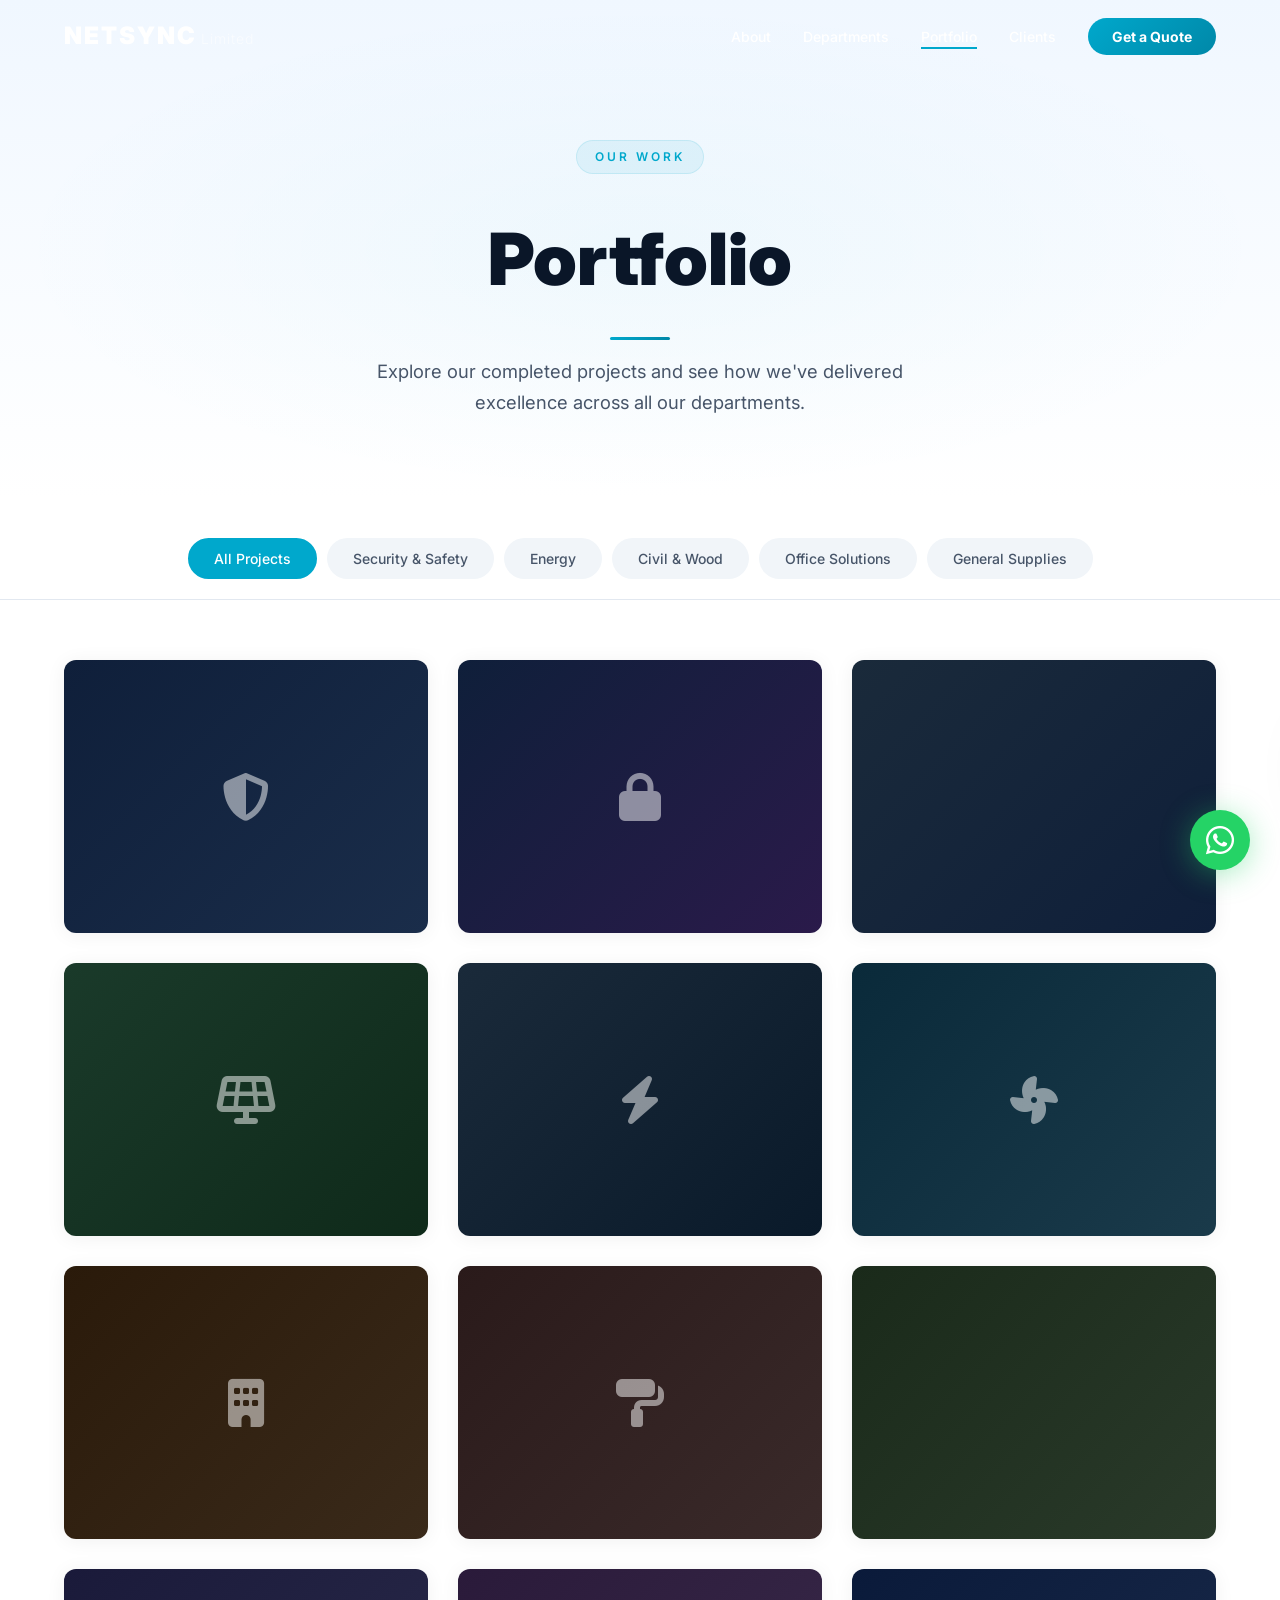
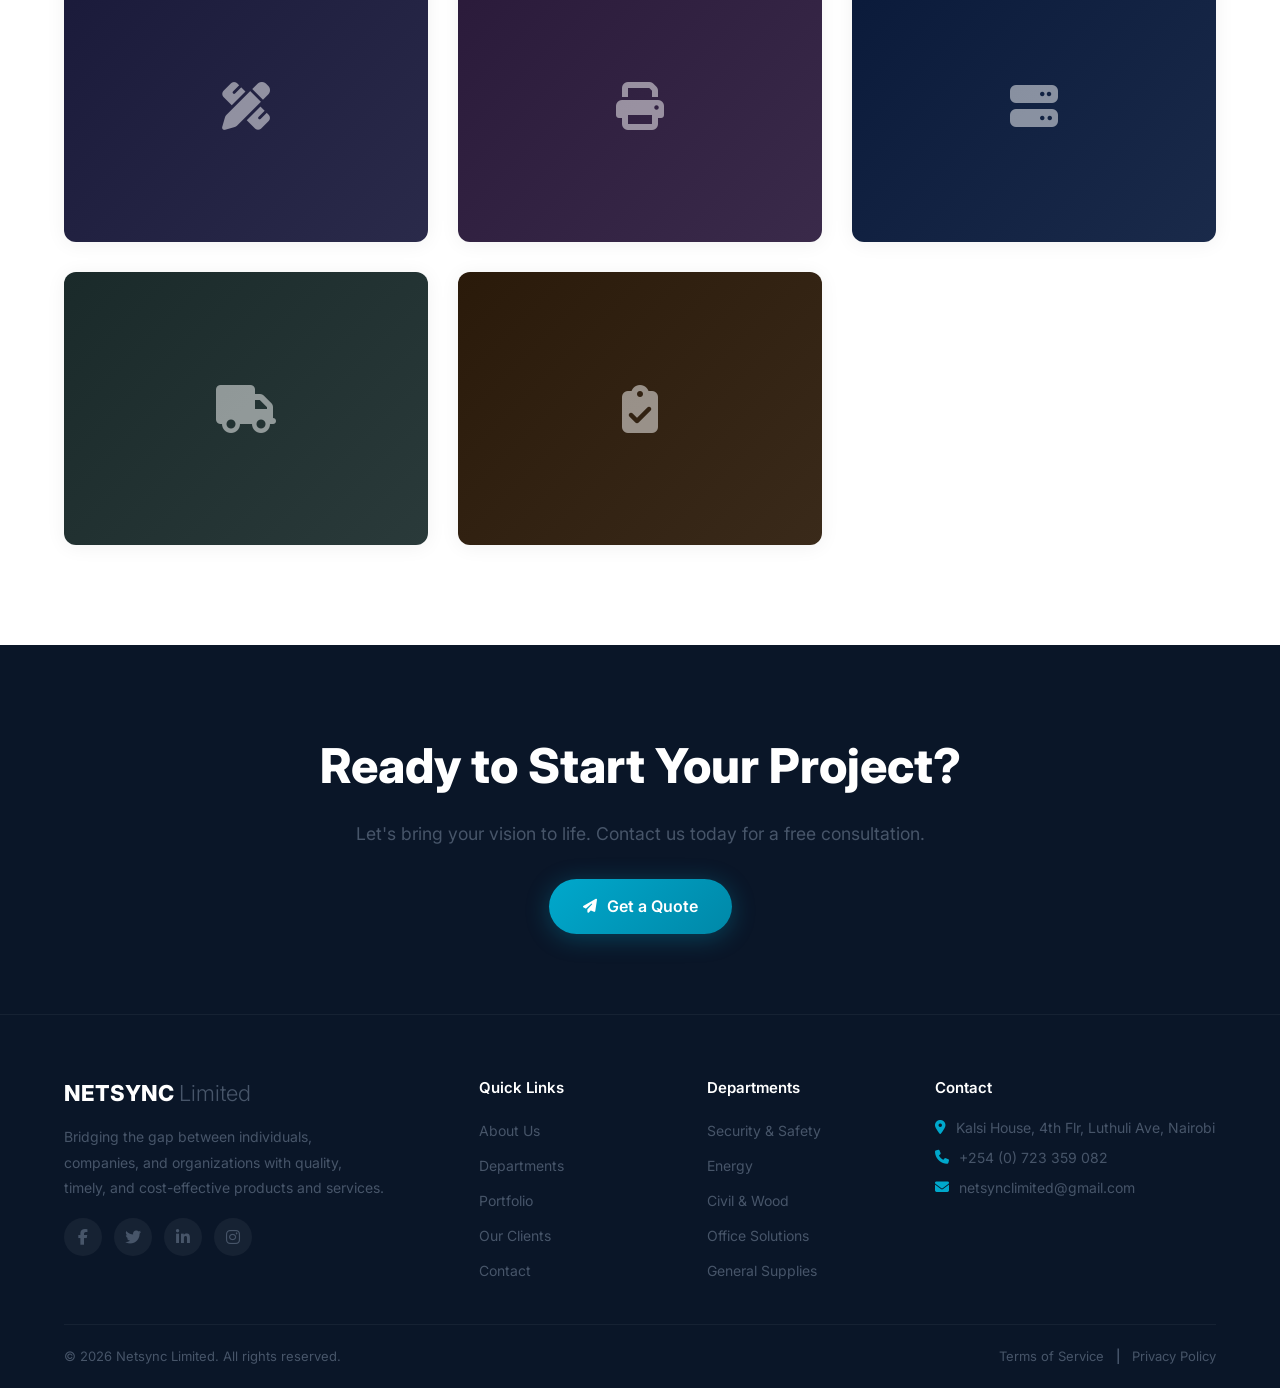
==== portfolio.html @ a8cf63d8 "initial commit" ====
<!DOCTYPE html>
<html lang="en">
<head>
    <meta charset="UTF-8" />
    <meta name="viewport" content="width=device-width, initial-scale=1.0" />
    
    <!-- SEO Meta Tags -->
    <title>Our Portfolio - Netsync Limited</title>
    <meta name="description" content="Explore our portfolio of completed projects across Security, Energy, Civil Works, Office Solutions, and General Supplies." />
    <meta name="keywords" content="Netsync portfolio, projects, security systems, energy solutions, civil works, office solutions, Kenya" />
    <meta name="author" content="Netsync Limited" />
    <meta name="robots" content="index, follow" />
    
    <!-- Open Graph Tags -->
    <meta property="og:title" content="Our Portfolio - Netsync Limited" />
    <meta property="og:description" content="Explore our portfolio of completed projects across Security, Energy, Civil Works, Office Solutions, and General Supplies." />
    <meta property="og:type" content="website" />
    <meta property="og:url" content="https://netsync-ltd.vercel.app/portfolio.html" />
    
    <!-- Favicon -->
    <link rel="icon" type="image/x-icon" href="data:image/svg+xml,<svg xmlns='http://www.w3.org/2000/svg' viewBox='0 0 100 100'><text y='.9em' font-size='90'>⚡</text></svg>" />
    
    <!-- Google Fonts -->
    <link rel="preconnect" href="https://fonts.googleapis.com" />
    <link rel="preconnect" href="https://fonts.gstatic.com" crossorigin />
    <link href="https://fonts.googleapis.com/css2?family=Inter:wght@300;400;600;700;800;900&display=swap" rel="stylesheet" />
    
    <!-- Font Awesome Icons -->
    <link rel="stylesheet" href="https://cdnjs.cloudflare.com/ajax/libs/font-awesome/6.5.0/css/all.min.css" />
    
    <!-- External CSS -->
    <link rel="stylesheet" href="css/style.css" />
</head>
<body>
    <!-- ===== LOADING SCREEN ===== -->
    <div id="loader" aria-hidden="true">
        <div class="loader-spinner"></div>
        <p>Loading...</p>
    </div>

    <!-- ===== NAVIGATION ===== -->
    <header id="navbar" role="navigation" aria-label="Main navigation">
        <nav class="nav-container">
            <div class="nav-logo">
                <a href="index.html" aria-label="Netsync Limited Home">
                    <span class="logo-text">NETSYNC</span>
                    <span class="logo-sub">Limited</span>
                </a>
            </div>
            
            <button class="nav-toggle" id="navToggle" aria-label="Toggle navigation menu" aria-expanded="false">
                <span class="hamburger-line"></span>
                <span class="hamburger-line"></span>
                <span class="hamburger-line"></span>
            </button>
            
            <ul class="nav-menu" id="navMenu" role="menubar">
                <li role="none"><a href="index.html#about" role="menuitem">About</a></li>
                <li role="none"><a href="index.html#departments" role="menuitem">Departments</a></li>
                <li role="none"><a href="portfolio.html" role="menuitem" class="active">Portfolio</a></li>
                <li role="none"><a href="index.html#clients" role="menuitem">Clients</a></li>
                <li role="none"><a href="index.html#contact" role="menuitem" class="nav-cta">Get a Quote</a></li>
            </ul>
        </nav>
    </header>

    <!-- ===== PORTFOLIO HERO ===== -->
    <section class="page-hero">
        <div class="page-hero-overlay"></div>
        <div class="container">
            <div class="page-hero-content">
                <span class="section-tag">Our Work</span>
                <h1>Portfolio</h1>
                <div class="section-divider"></div>
                <p class="page-hero-subtitle">
                    Explore our completed projects and see how we've delivered excellence 
                    across all our departments.
                </p>
            </div>
        </div>
    </section>

    <!-- ===== PORTFOLIO FILTER ===== -->
    <section class="portfolio-filter-section">
        <div class="container">
            <div class="filter-tabs" id="filterTabs">
                <button class="filter-tab active" data-filter="all">All Projects</button>
                <button class="filter-tab" data-filter="security">Security & Safety</button>
                <button class="filter-tab" data-filter="energy">Energy</button>
                <button class="filter-tab" data-filter="civil">Civil & Wood</button>
                <button class="filter-tab" data-filter="office">Office Solutions</button>
                <button class="filter-tab" data-filter="supplies">General Supplies</button>
            </div>
        </div>
    </section>

    <!-- ===== PORTFOLIO GRID ===== -->
    <section class="portfolio-grid-section">
        <div class="container">
            <div class="portfolio-grid" id="portfolioGrid">
                <!-- Project 1: Security -->
                <div class="portfolio-item" data-category="security">
                    <div class="portfolio-image">
                        <div class="portfolio-placeholder" style="background: linear-gradient(135deg, #0f1f3a, #1a2d4a);">
                            <i class="fas fa-shield-halved" aria-hidden="true"></i>
                        </div>
                        <div class="portfolio-overlay">
                            <h3>CCTV Installation</h3>
                            <p>Commercial building surveillance system with 24/7 monitoring.</p>
                            <span class="portfolio-tag">Security</span>
                        </div>
                    </div>
                </div>

                <!-- Project 2: Security -->
                <div class="portfolio-item" data-category="security">
                    <div class="portfolio-image">
                        <div class="portfolio-placeholder" style="background: linear-gradient(135deg, #0f1f3a, #2a1a4a);">
                            <i class="fas fa-lock" aria-hidden="true"></i>
                        </div>
                        <div class="portfolio-overlay">
                            <h3>Access Control System</h3>
                            <p>Biometric access control for a corporate office building.</p>
                            <span class="portfolio-tag">Security</span>
                        </div>
                    </div>
                </div>

                <!-- Project 3: Security -->
                <div class="portfolio-item" data-category="security">
                    <div class="portfolio-image">
                        <div class="portfolio-placeholder" style="background: linear-gradient(135deg, #1a2a3a, #0f1f3a);">
                            <i class="fas fa-fence" aria-hidden="true"></i>
                        </div>
                        <div class="portfolio-overlay">
                            <h3>Electric Fence System</h3>
                            <p>Perimeter security for a residential estate in Nairobi.</p>
                            <span class="portfolio-tag">Security</span>
                        </div>
                    </div>
                </div>

                <!-- Project 4: Energy -->
                <div class="portfolio-item" data-category="energy">
                    <div class="portfolio-image">
                        <div class="portfolio-placeholder" style="background: linear-gradient(135deg, #1a3a2a, #0f2a1a);">
                            <i class="fas fa-solar-panel" aria-hidden="true"></i>
                        </div>
                        <div class="portfolio-overlay">
                            <h3>Solar Power Installation</h3>
                            <p>50kW solar system for a commercial facility in Industrial Area.</p>
                            <span class="portfolio-tag">Energy</span>
                        </div>
                    </div>
                </div>

                <!-- Project 5: Energy -->
                <div class="portfolio-item" data-category="energy">
                    <div class="portfolio-image">
                        <div class="portfolio-placeholder" style="background: linear-gradient(135deg, #1a2a3a, #0a1a2a);">
                            <i class="fas fa-bolt" aria-hidden="true"></i>
                        </div>
                        <div class="portfolio-overlay">
                            <h3>Electrical Wiring & Fittings</h3>
                            <p>Complete electrical installation for a new office block.</p>
                            <span class="portfolio-tag">Energy</span>
                        </div>
                    </div>
                </div>

                <!-- Project 6: Energy -->
                <div class="portfolio-item" data-category="energy">
                    <div class="portfolio-image">
                        <div class="portfolio-placeholder" style="background: linear-gradient(135deg, #0a2a3a, #1a3a4a);">
                            <i class="fas fa-fan" aria-hidden="true"></i>
                        </div>
                        <div class="portfolio-overlay">
                            <h3>Air Conditioning Systems</h3>
                            <p>HVAC installation for a medical facility in Westlands.</p>
                            <span class="portfolio-tag">Energy</span>
                        </div>
                    </div>
                </div>

                <!-- Project 7: Civil -->
                <div class="portfolio-item" data-category="civil">
                    <div class="portfolio-image">
                        <div class="portfolio-placeholder" style="background: linear-gradient(135deg, #2a1a0a, #3a2a1a);">
                            <i class="fas fa-building" aria-hidden="true"></i>
                        </div>
                        <div class="portfolio-overlay">
                            <h3>Office Partitioning</h3>
                            <p>Modern glass partitioning for a tech company in Upper Hill.</p>
                            <span class="portfolio-tag">Civil & Wood</span>
                        </div>
                    </div>
                </div>

                <!-- Project 8: Civil -->
                <div class="portfolio-item" data-category="civil">
                    <div class="portfolio-image">
                        <div class="portfolio-placeholder" style="background: linear-gradient(135deg, #2a1a1a, #3a2a2a);">
                            <i class="fas fa-paint-roller" aria-hidden="true"></i>
                        </div>
                        <div class="portfolio-overlay">
                            <h3>Surface Painting</h3>
                            <p>Interior and exterior painting for a luxury apartment complex.</p>
                            <span class="portfolio-tag">Civil & Wood</span>
                        </div>
                    </div>
                </div>

                <!-- Project 9: Civil -->
                <div class="portfolio-item" data-category="civil">
                    <div class="portfolio-image">
                        <div class="portfolio-placeholder" style="background: linear-gradient(135deg, #1a2a1a, #2a3a2a);">
                            <i class="fas fa-cabinet-filing" aria-hidden="true"></i>
                        </div>
                        <div class="portfolio-overlay">
                            <h3>Custom Cabinets & Shelves</h3>
                            <p>Designer cabinets for a corporate executive office.</p>
                            <span class="portfolio-tag">Civil & Wood</span>
                        </div>
                    </div>
                </div>

                <!-- Project 10: Office -->
                <div class="portfolio-item" data-category="office">
                    <div class="portfolio-image">
                        <div class="portfolio-placeholder" style="background: linear-gradient(135deg, #1a1a3a, #2a2a4a);">
                            <i class="fas fa-pen-ruler" aria-hidden="true"></i>
                        </div>
                        <div class="portfolio-overlay">
                            <h3>Branding & Design</h3>
                            <p>Complete brand identity for a new startup in Nairobi.</p>
                            <span class="portfolio-tag">Office Solutions</span>
                        </div>
                    </div>
                </div>

                <!-- Project 11: Office -->
                <div class="portfolio-item" data-category="office">
                    <div class="portfolio-image">
                        <div class="portfolio-placeholder" style="background: linear-gradient(135deg, #2a1a3a, #3a2a4a);">
                            <i class="fas fa-print" aria-hidden="true"></i>
                        </div>
                        <div class="portfolio-overlay">
                            <h3>Printing Solutions</h3>
                            <p>Large format printing for a retail chain's marketing campaign.</p>
                            <span class="portfolio-tag">Office Solutions</span>
                        </div>
                    </div>
                </div>

                <!-- Project 12: Office -->
                <div class="portfolio-item" data-category="office">
                    <div class="portfolio-image">
                        <div class="portfolio-placeholder" style="background: linear-gradient(135deg, #0a1a3a, #1a2a4a);">
                            <i class="fas fa-server" aria-hidden="true"></i>
                        </div>
                        <div class="portfolio-overlay">
                            <h3>Server & Hardware Supply</h3>
                            <p>Complete IT infrastructure for a financial institution.</p>
                            <span class="portfolio-tag">Office Solutions</span>
                        </div>
                    </div>
                </div>

                <!-- Project 13: Supplies -->
                <div class="portfolio-item" data-category="supplies">
                    <div class="portfolio-image">
                        <div class="portfolio-placeholder" style="background: linear-gradient(135deg, #1a2a2a, #2a3a3a);">
                            <i class="fas fa-truck" aria-hidden="true"></i>
                        </div>
                        <div class="portfolio-overlay">
                            <h3>Procurement Services</h3>
                            <p>Sourcing and supply of quality equipment for a construction firm.</p>
                            <span class="portfolio-tag">General Supplies</span>
                        </div>
                    </div>
                </div>

                <!-- Project 14: Supplies -->
                <div class="portfolio-item" data-category="supplies">
                    <div class="portfolio-image">
                        <div class="portfolio-placeholder" style="background: linear-gradient(135deg, #2a1a0a, #3a2a1a);">
                            <i class="fas fa-clipboard-check" aria-hidden="true"></i>
                        </div>
                        <div class="portfolio-overlay">
                            <h3>Quality Verification</h3>
                            <p>Quality assurance and verification services for imported goods.</p>
                            <span class="portfolio-tag">General Supplies</span>
                        </div>
                    </div>
                </div>
            </div>
        </div>
    </section>

    <!-- ===== CTA SECTION ===== -->
    <section class="portfolio-cta">
        <div class="container">
            <div class="cta-content">
                <h2>Ready to Start Your Project?</h2>
                <p>Let's bring your vision to life. Contact us today for a free consultation.</p>
                <a href="index.html#contact" class="btn btn-primary">
                    <i class="fas fa-paper-plane" aria-hidden="true"></i>
                    Get a Quote
                </a>
            </div>
        </div>
    </section>

    <!-- ===== FOOTER ===== -->
    <footer class="footer">
        <div class="container">
            <div class="footer-grid">
                <div class="footer-brand">
                    <h3>NETSYNC <span>Limited</span></h3>
                    <p>
                        Bridging the gap between individuals, companies, and organizations 
                        with quality, timely, and cost-effective products and services.
                    </p>
                    <div class="footer-social">
                        <a href="#" aria-label="Facebook"><i class="fab fa-facebook-f" aria-hidden="true"></i></a>
                        <a href="#" aria-label="Twitter"><i class="fab fa-twitter" aria-hidden="true"></i></a>
                        <a href="#" aria-label="LinkedIn"><i class="fab fa-linkedin-in" aria-hidden="true"></i></a>
                        <a href="#" aria-label="Instagram"><i class="fab fa-instagram" aria-hidden="true"></i></a>
                    </div>
                </div>
                
                <div class="footer-links">
                    <h4>Quick Links</h4>
                    <ul>
                        <li><a href="index.html#about">About Us</a></li>
                        <li><a href="index.html#departments">Departments</a></li>
                        <li><a href="portfolio.html">Portfolio</a></li>
                        <li><a href="index.html#clients">Our Clients</a></li>
                        <li><a href="index.html#contact">Contact</a></li>
                    </ul>
                </div>
                
                <div class="footer-departments">
                    <h4>Departments</h4>
                    <ul>
                        <li><a href="index.html#departments">Security &amp; Safety</a></li>
                        <li><a href="index.html#departments">Energy</a></li>
                        <li><a href="index.html#departments">Civil &amp; Wood</a></li>
                        <li><a href="index.html#departments">Office Solutions</a></li>
                        <li><a href="index.html#departments">General Supplies</a></li>
                    </ul>
                </div>
                
                <div class="footer-contact">
                    <h4>Contact</h4>
                    <ul>
                        <li><i class="fas fa-map-marker-alt" aria-hidden="true"></i> Kalsi House, 4th Flr, Luthuli Ave, Nairobi</li>
                        <li><i class="fas fa-phone" aria-hidden="true"></i> +254 (0) 723 359 082</li>
                        <li><i class="fas fa-envelope" aria-hidden="true"></i> netsynclimited@gmail.com</li>
                    </ul>
                </div>
            </div>
            
            <div class="footer-bottom">
                <p>&copy; 2026 Netsync Limited. All rights reserved.</p>
                <div class="footer-legal">
                    <a href="#">Terms of Service</a>
                    <span>|</span>
                    <a href="#">Privacy Policy</a>
                </div>
            </div>
        </div>
    </footer>

    <!-- ===== WHATSAPP FLOATING BUTTON ===== -->
    <a href="https://wa.me/254723359082?text=Hi%20Netsync%2C%20I'd%20like%20to%20inquire%20about%20your%20services." 
       class="whatsapp-float" 
       target="_blank" 
       rel="noopener noreferrer" 
       aria-label="Chat on WhatsApp">
        <i class="fab fa-whatsapp" aria-hidden="true"></i>
    </a>

    <!-- ===== TOAST NOTIFICATION ===== -->
    <div id="toast" class="toast" role="alert" aria-live="polite">
        <div class="toast-icon">
            <i class="fas fa-check-circle" aria-hidden="true"></i>
        </div>
        <div class="toast-content">
            <h4>Success!</h4>
            <p id="toastMessage">Your message has been sent.</p>
        </div>
        <button class="toast-close" aria-label="Close notification">&times;</button>
    </div>

    <!-- ===== EXTERNAL JAVASCRIPT ===== -->
    <script src="js/script.js"></script>
</body>
</html>
---- css/style.css ----
/* ============================================================
   CSS VARIABLES & RESET - WHITE THEME
   ============================================================ */
:root {
    --primary-dark: #0A1628;
    --primary-mid: #f8fafc;
    --primary-light: #e2e8f0;
    --accent-cyan: #00A8CC;
    --accent-teal: #0088A8;
    --accent-glow: rgba(0, 168, 204, 0.25);
    --white: #FFFFFF;
    --gray-100: #f1f5f9;
    --gray-200: #e2e8f0;
    --gray-300: #cbd5e1;
    --gray-400: #94a3b8;
    --gray-500: #64748b;
    --gray-600: #475569;
    --gray-700: #334155;
    --text-dark: #0A1628;
    --text-muted: #475569;
    --text-light: #64748b;
    --shadow-sm: 0 2px 20px rgba(0, 0, 0, 0.06);
    --shadow-md: 0 4px 30px rgba(0, 0, 0, 0.08);
    --shadow-lg: 0 10px 60px rgba(0, 0, 0, 0.1);
    --glass-bg: rgba(255, 255, 255, 0.8);
    --glass-border: rgba(0, 0, 0, 0.06);
    --radius: 12px;
    --transition: 0.4s cubic-bezier(0.25, 0.46, 0.45, 0.94);
    --font-primary: 'Inter', -apple-system, BlinkMacSystemFont, 'Segoe UI', sans-serif;
}

*,
*::before,
*::after {
    margin: 0;
    padding: 0;
    box-sizing: border-box;
}

html {
    scroll-behavior: smooth;
    -webkit-font-smoothing: antialiased;
    -moz-osx-font-smoothing: grayscale;
}

body {
    font-family: var(--font-primary);
    background-color: var(--white);
    color: var(--text-dark);
    line-height: 1.7;
    overflow-x: hidden;
}

img {
    max-width: 100%;
    height: auto;
    display: block;
}

a {
    color: var(--accent-cyan);
    text-decoration: none;
    transition: var(--transition);
}

a:hover {
    color: var(--accent-teal);
}

ul {
    list-style: none;
}

.container {
    width: 100%;
    max-width: 1200px;
    margin: 0 auto;
    padding: 0 24px;
}

/* ============================================================
   LOADING SCREEN
   ============================================================ */
#loader {
    position: fixed;
    inset: 0;
    z-index: 9999;
    display: flex;
    flex-direction: column;
    align-items: center;
    justify-content: center;
    background: var(--white);
    transition: opacity 0.8s ease, visibility 0.8s ease;
}

#loader.hidden {
    opacity: 0;
    visibility: hidden;
    pointer-events: none;
}

.loader-spinner {
    width: 60px;
    height: 60px;
    border: 3px solid rgba(0, 168, 204, 0.1);
    border-top-color: var(--accent-cyan);
    border-radius: 50%;
    animation: spin 1s linear infinite;
}

@keyframes spin {
    to {
        transform: rotate(360deg);
    }
}

#loader p {
    margin-top: 20px;
    font-size: 14px;
    color: var(--gray-400);
    letter-spacing: 2px;
    text-transform: uppercase;
}

/* ============================================================
   SECTION HEADERS
   ============================================================ */
.section-header {
    text-align: center;
    margin-bottom: 60px;
}

.section-tag {
    display: inline-block;
    font-size: 12px;
    font-weight: 600;
    letter-spacing: 3px;
    text-transform: uppercase;
    color: var(--accent-cyan);
    background: rgba(0, 168, 204, 0.08);
    padding: 6px 18px;
    border-radius: 50px;
    border: 1px solid rgba(0, 168, 204, 0.12);
    margin-bottom: 12px;
}

.section-title {
    font-size: clamp(2rem, 5vw, 3.2rem);
    font-weight: 800;
    line-height: 1.15;
    color: var(--text-dark);
}

.section-divider {
    width: 60px;
    height: 3px;
    background: linear-gradient(90deg, var(--accent-cyan), var(--accent-teal));
    margin: 16px auto 0;
    border-radius: 10px;
}

.section-subtitle {
    font-size: clamp(1rem, 1.2vw, 1.2rem);
    color: var(--text-muted);
    max-width: 600px;
    margin: 16px auto 0;
}

/* ============================================================
   BUTTONS
   ============================================================ */
.btn {
    display: inline-flex;
    align-items: center;
    gap: 10px;
    padding: 14px 34px;
    font-family: var(--font-primary);
    font-size: 16px;
    font-weight: 600;
    border: none;
    border-radius: 50px;
    cursor: pointer;
    transition: var(--transition);
    position: relative;
    overflow: hidden;
}

.btn i {
    font-size: 14px;
}

.btn-primary {
    background: linear-gradient(135deg, var(--accent-cyan), var(--accent-teal));
    color: var(--white);
    box-shadow: 0 4px 25px rgba(0, 168, 204, 0.3);
}

.btn-primary:hover {
    transform: translateY(-3px);
    box-shadow: 0 8px 40px rgba(0, 168, 204, 0.4);
    color: var(--white);
}

.btn-secondary {
    background: transparent;
    color: var(--text-dark);
    border: 2px solid var(--gray-300);
}

.btn-secondary:hover {
    background: var(--gray-100);
    border-color: var(--accent-cyan);
    transform: translateY(-3px);
    color: var(--text-dark);
}

.btn-full {
    width: 100%;
    justify-content: center;
}

/* ============================================================
   NAVIGATION
   ============================================================ */
#navbar {
    position: fixed;
    top: 0;
    left: 0;
    right: 0;
    z-index: 1000;
    padding: 16px 0;
    transition: var(--transition);
    background: transparent;
}

#navbar.scrolled {
    background: rgba(255, 255, 255, 0.95);
    backdrop-filter: blur(20px);
    -webkit-backdrop-filter: blur(20px);
    padding: 10px 0;
    box-shadow: 0 4px 30px rgba(0, 0, 0, 0.06);
}

.nav-container {
    display: flex;
    align-items: center;
    justify-content: space-between;
    max-width: 1200px;
    margin: 0 auto;
    padding: 0 24px;
}

.nav-logo a {
    display: flex;
    align-items: baseline;
    gap: 4px;
    color: var(--white);
}

.logo-text {
    font-size: 24px;
    font-weight: 900;
    letter-spacing: 2px;
    color: var(--white);
}

#navbar.scrolled .logo-text {
    color: var(--text-dark);
}

.logo-sub {
    font-size: 14px;
    font-weight: 300;
    color: rgba(255, 255, 255, 0.6);
    letter-spacing: 1px;
}

#navbar.scrolled .logo-sub {
    color: var(--gray-500);
}

.nav-toggle {
    display: none;
    flex-direction: column;
    gap: 5px;
    background: none;
    border: none;
    cursor: pointer;
    padding: 8px;
}

.hamburger-line {
    width: 28px;
    height: 2.5px;
    background: var(--white);
    border-radius: 10px;
    transition: var(--transition);
}

#navbar.scrolled .hamburger-line {
    background: var(--text-dark);
}

.nav-menu {
    display: flex;
    align-items: center;
    gap: 32px;
}

.nav-menu a {
    color: var(--white);
    font-size: 14px;
    font-weight: 500;
    position: relative;
    padding: 4px 0;
}

#navbar.scrolled .nav-menu a {
    color: var(--text-dark);
}

.nav-menu a::after {
    content: '';
    position: absolute;
    bottom: 0;
    left: 0;
    width: 0;
    height: 2px;
    background: var(--accent-cyan);
    transition: var(--transition);
}

.nav-menu a:hover::after,
.nav-menu a:focus::after,
.nav-menu a.active::after {
    width: 100%;
}

.nav-cta {
    background: linear-gradient(135deg, var(--accent-cyan), var(--accent-teal));
    color: var(--white) !important;
    padding: 10px 24px !important;
    border-radius: 50px;
    font-weight: 700 !important;
}

.nav-cta::after {
    display: none !important;
}

.nav-cta:hover {
    transform: translateY(-2px);
    box-shadow: 0 4px 20px rgba(0, 168, 204, 0.4);
    color: var(--white) !important;
}

/* ============================================================
   HERO SECTION
   ============================================================ */
.hero-section {
    position: relative;
    min-height: 100vh;
    display: flex;
    align-items: center;
    justify-content: center;
    overflow: hidden;
    padding: 100px 24px 60px;
    /* Background is now set via inline style */
}

.hero-overlay {
    position: absolute;
    inset: 0;
    background:
        radial-gradient(ellipse at 20% 50%, rgba(0, 168, 204, 0.06) 0%, transparent 60%),
        radial-gradient(ellipse at 80% 50%, rgba(0, 136, 168, 0.04) 0%, transparent 60%);
    z-index: 1;
}

.hero-binary-bg {
    position: absolute;
    inset: 0;
    z-index: 0;
    opacity: 0.04;
    background-image:
        repeating-linear-gradient(0deg,
            transparent,
            transparent 28px,
            rgba(0, 168, 204, 0.08) 28px,
            rgba(0, 168, 204, 0.08) 29px),
        repeating-linear-gradient(90deg,
            transparent,
            transparent 28px,
            rgba(0, 168, 204, 0.08) 28px,
            rgba(0, 168, 204, 0.08) 29px);
    background-size: 58px 58px;
    animation: binaryMove 20s linear infinite;
}

@keyframes binaryMove {
    0% {
        transform: translate(0, 0);
    }
    100% {
        transform: translate(58px, 58px);
    }
}

.hero-content {
    position: relative;
    z-index: 2;
    max-width: 900px;
    text-align: center;
}

.hero-badge {
    display: inline-flex;
    align-items: center;
    gap: 8px;
    font-size: 13px;
    font-weight: 500;
    color: var(--accent-cyan);
    background: rgba(0, 168, 204, 0.08);
    padding: 8px 20px;
    border-radius: 50px;
    border: 1px solid rgba(0, 168, 204, 0.12);
    margin-bottom: 24px;
}

.hero-title {
    font-size: clamp(2.4rem, 8vw, 5rem);
    font-weight: 900;
    line-height: 1.05;
    margin-bottom: 20px;
    /* Color set via inline style */
}


.typed-text {
    /* Color and border set via inline style */
    padding-right: 6px;
    animation: blink 0.8s step-end infinite;
}

@keyframes blink {
    50% {
        border-color: transparent;
    }
}

.hero-subtitle {
    font-size: clamp(1rem, 1.2vw, 1.25rem);
    max-width: 600px;
    margin: 0 auto 36px;
    line-height: 1.8;
    /* Color set via inline style */
}

.hero-buttons {
    display: flex;
    flex-wrap: wrap;
    gap: 16px;
    justify-content: center;
}

.hero-scroll-indicator {
    position: absolute;
    bottom: 30px;
    left: 50%;
    transform: translateX(-50%);
    z-index: 2;
    display: flex;
    flex-direction: column;
    align-items: center;
    gap: 6px;
    font-size: 12px;
    letter-spacing: 2px;
    text-transform: uppercase;
    animation: bounceDown 2s ease-in-out infinite;
    /* Color set via inline style */
}

@keyframes bounceDown {
    0%,
    100% {
        transform: translateX(-50%) translateY(0);
    }
    50% {
        transform: translateX(-50%) translateY(10px);
    }
}

/* ============================================================
   ABOUT SECTION
   ============================================================ */
.about-section {
    padding: 100px 0;
    background: var(--white);
}

.about-grid {
    display: grid;
    grid-template-columns: 1fr 1fr;
    gap: 60px;
    align-items: start;
}

.about-intro {
    font-size: 1.15rem;
    line-height: 1.9;
    margin-bottom: 20px;
    color: var(--text-dark);
}

.about-text p {
    color: var(--text-muted);
    margin-bottom: 16px;
}

.about-stats {
    display: grid;
    grid-template-columns: repeat(3, 1fr);
    gap: 20px;
    margin-top: 36px;
}

.stat-item {
    text-align: center;
    padding: 20px;
    background: var(--gray-100);
    border: 1px solid var(--gray-200);
    border-radius: var(--radius);
    transition: var(--transition);
}

.stat-item:hover {
    transform: translateY(-4px);
    border-color: var(--accent-cyan);
    box-shadow: var(--shadow-sm);
}

.stat-number {
    display: block;
    font-size: 2.4rem;
    font-weight: 800;
    color: var(--accent-cyan);
}

.stat-label {
    font-size: 13px;
    color: var(--text-muted);
    text-transform: uppercase;
    letter-spacing: 1px;
}

.about-values {
    display: grid;
    grid-template-columns: 1fr;
    gap: 20px;
}

.value-card {
    padding: 28px 30px;
    background: var(--gray-100);
    border: 1px solid var(--gray-200);
    border-radius: var(--radius);
    transition: var(--transition);
    opacity: 0;
    transform: translateY(30px);
}

.value-card.visible {
    opacity: 1;
    transform: translateY(0);
}

.value-card:hover {
    transform: translateY(-4px);
    border-color: var(--accent-cyan);
    box-shadow: var(--shadow-sm);
}

.value-icon {
    display: inline-flex;
    align-items: center;
    justify-content: center;
    width: 48px;
    height: 48px;
    background: rgba(0, 168, 204, 0.08);
    border-radius: 50%;
    margin-bottom: 14px;
    color: var(--accent-cyan);
    font-size: 20px;
}

.value-card h3 {
    font-size: 18px;
    font-weight: 700;
    margin-bottom: 6px;
    color: var(--text-dark);
}

.value-card p {
    font-size: 14px;
    color: var(--text-muted);
    line-height: 1.6;
}

/* ============================================================
   DEPARTMENTS SECTION
   ============================================================ */
.departments-section {
    padding: 100px 0;
    background: var(--gray-100);
}

.departments-grid {
    display: grid;
    grid-template-columns: repeat(auto-fit, minmax(340px, 1fr));
    gap: 30px;
}

.dept-card {
    position: relative;
    border-radius: var(--radius);
    overflow: hidden;
    min-height: 380px;
    cursor: pointer;
    transition: var(--transition);
    box-shadow: var(--shadow-sm);
}

.dept-card:hover {
    transform: translateY(-6px);
    box-shadow: var(--shadow-md);
}

.dept-card-bg {
    position: absolute;
    inset: 0;
    background-size: cover;
    background-position: center;
    transition: var(--transition);
}

/* Department background images (gradient fallbacks) */
.dept-card[data-department="security"] .dept-card-bg {
    background: linear-gradient(135deg, #0f1f3a, #1a2d4a),
        url('https://images.unsplash.com/photo-1558002038-1055907df827?w=600&auto=format');
    background-blend-mode: overlay;
}

.dept-card[data-department="energy"] .dept-card-bg {
    background: linear-gradient(135deg, #0f1f3a, #1a2d4a),
        url('https://images.unsplash.com/photo-1504328345606-18bbc8c9d7d1?w=600&auto=format');
    background-blend-mode: overlay;
}

.dept-card[data-department="civil"] .dept-card-bg {
    background: linear-gradient(135deg, #0f1f3a, #1a2d4a),
        url('https://images.unsplash.com/photo-1581094794329-c8112a89af12?w=600&auto=format');
    background-blend-mode: overlay;
}

.dept-card[data-department="office"] .dept-card-bg {
    background: linear-gradient(135deg, #0f1f3a, #1a2d4a),
        url('https://images.unsplash.com/photo-1497366216548-37526070297c?w=600&auto=format');
    background-blend-mode: overlay;
}

.dept-card[data-department="supplies"] .dept-card-bg {
    background: linear-gradient(135deg, #0f1f3a, #1a2d4a),
        url('https://images.unsplash.com/photo-1586528116311-ad8dd3c8310d?w=600&auto=format');
    background-blend-mode: overlay;
}

.dept-card-overlay {
    position: relative;
    z-index: 2;
    padding: 36px 30px;
    height: 100%;
    display: flex;
    flex-direction: column;
    background: linear-gradient(180deg,
            rgba(10, 22, 40, 0.2) 0%,
            rgba(10, 22, 40, 0.85) 70%,
            rgba(10, 22, 40, 0.95) 100%);
    transition: var(--transition);
}

.dept-card:hover .dept-card-overlay {
    background: linear-gradient(180deg,
            rgba(10, 22, 40, 0.1) 0%,
            rgba(10, 22, 40, 0.8) 60%,
            rgba(10, 22, 40, 0.95) 100%);
}

.dept-card:hover .dept-card-bg {
    transform: scale(1.08);
}

.dept-icon {
    display: inline-flex;
    align-items: center;
    justify-content: center;
    width: 56px;
    height: 56px;
    background: rgba(0, 212, 255, 0.12);
    border-radius: 50%;
    color: var(--accent-cyan);
    font-size: 24px;
    margin-bottom: 16px;
    transition: var(--transition);
}

.dept-card:hover .dept-icon {
    background: rgba(0, 212, 255, 0.2);
    transform: scale(1.05);
}

.dept-card-overlay h3 {
    font-size: 22px;
    font-weight: 700;
    margin-bottom: 4px;
    color: var(--white);
}

.dept-tagline {
    font-size: 13px;
    font-weight: 500;
    color: var(--accent-cyan);
    font-style: italic;
    margin-bottom: 4px;
}

.dept-card-overlay>p {
    font-size: 14px;
    color: rgba(255, 255, 255, 0.7);
    margin-bottom: 16px;
}

.dept-services {
    display: grid;
    grid-template-columns: 1fr 1fr;
    gap: 4px 16px;
    margin-top: auto;
}

.dept-services li {
    font-size: 13px;
    color: rgba(255, 255, 255, 0.85);
    display: flex;
    align-items: center;
    gap: 8px;
    opacity: 0.8;
    transition: var(--transition);
}

.dept-services li i {
    color: var(--accent-cyan);
    font-size: 12px;
    flex-shrink: 0;
}

.dept-card:hover .dept-services li {
    opacity: 1;
}

/* ============================================================
   CLIENTS SECTION
   ============================================================ */
.clients-section {
    padding: 80px 0;
    background: var(--white);
}

.clients-grid {
    display: grid;
    grid-template-columns: repeat(auto-fit, minmax(180px, 1fr));
    gap: 20px;
}

.client-logo {
    display: flex;
    align-items: center;
    justify-content: center;
    padding: 24px 16px;
    background: var(--gray-100);
    border: 1px solid var(--gray-200);
    border-radius: var(--radius);
    transition: var(--transition);
    text-align: center;
    min-height: 80px;
}

.client-logo span {
    font-size: 14px;
    font-weight: 500;
    color: var(--text-muted);
    transition: var(--transition);
    letter-spacing: 0.5px;
}

.client-logo:hover {
    transform: translateY(-4px);
    border-color: var(--accent-cyan);
    box-shadow: var(--shadow-sm);
    background: rgba(0, 168, 204, 0.04);
}

.client-logo:hover span {
    color: var(--text-dark);
}

/* ============================================================
   CONTACT SECTION
   ============================================================ */
.contact-section {
    padding: 100px 0;
    background: var(--gray-100);
}

.contact-wrapper {
    display: grid;
    grid-template-columns: 1fr 1.2fr;
    gap: 50px;
    align-items: start;
}

.contact-info {
    display: grid;
    grid-template-columns: 1fr 1fr;
    gap: 16px;
}

.info-card {
    display: flex;
    align-items: flex-start;
    gap: 14px;
    padding: 20px;
    background: var(--white);
    border: 1px solid var(--gray-200);
    border-radius: var(--radius);
    transition: var(--transition);
    box-shadow: var(--shadow-sm);
}

.info-card:hover {
    border-color: var(--accent-cyan);
    transform: translateY(-2px);
    box-shadow: var(--shadow-md);
}

.info-icon {
    display: flex;
    align-items: center;
    justify-content: center;
    width: 40px;
    height: 40px;
    background: rgba(0, 168, 204, 0.08);
    border-radius: 50%;
    color: var(--accent-cyan);
    font-size: 16px;
    flex-shrink: 0;
}

.info-card h4 {
    font-size: 14px;
    font-weight: 600;
    color: var(--text-dark);
    margin-bottom: 2px;
}

.info-card p,
.info-card a {
    font-size: 13px;
    color: var(--text-muted);
    line-height: 1.5;
}

.info-card a:hover {
    color: var(--accent-cyan);
}

.info-credentials {
    grid-column: 1 / -1;
    display: flex;
    flex-wrap: wrap;
    gap: 12px;
    margin-top: 8px;
}

.cred-badge {
    display: inline-flex;
    align-items: center;
    gap: 8px;
    padding: 10px 18px;
    background: rgba(0, 168, 204, 0.06);
    border: 1px solid rgba(0, 168, 204, 0.1);
    border-radius: 50px;
    font-size: 12px;
    color: var(--text-muted);
}

.cred-badge i {
    color: var(--accent-cyan);
}

/* Contact Form */
.contact-form-wrapper {
    background: var(--white);
    border: 1px solid var(--gray-200);
    border-radius: var(--radius);
    padding: 40px;
    box-shadow: var(--shadow-sm);
}

.contact-form-wrapper .form-group {
    margin-bottom: 20px;
}

.form-group label {
    display: block;
    font-size: 14px;
    font-weight: 500;
    color: var(--text-dark);
    margin-bottom: 6px;
}

.required {
    color: #ef4444;
}

.form-group input,
.form-group textarea {
    width: 100%;
    padding: 12px 16px;
    background: var(--gray-100);
    border: 2px solid var(--gray-200);
    border-radius: 8px;
    color: var(--text-dark);
    font-family: var(--font-primary);
    font-size: 15px;
    transition: var(--transition);
}

.form-group input:focus,
.form-group textarea:focus {
    outline: none;
    border-color: var(--accent-cyan);
    box-shadow: 0 0 0 3px rgba(0, 168, 204, 0.08);
    background: var(--white);
}

.form-group input::placeholder,
.form-group textarea::placeholder {
    color: var(--gray-400);
}

.form-group textarea {
    resize: vertical;
    min-height: 120px;
}

.form-row {
    display: grid;
    grid-template-columns: 1fr 1fr;
    gap: 20px;
}

.error-message {
    display: none;
    font-size: 12px;
    color: #ef4444;
    margin-top: 4px;
}

.form-group.error input,
.form-group.error textarea {
    border-color: #ef4444;
}

.form-group.error .error-message {
    display: block;
}

.form-quote-toggle {
    margin-top: 4px;
}

.checkbox-label {
    display: flex;
    align-items: center;
    gap: 12px;
    cursor: pointer;
    font-size: 14px;
    color: var(--text-muted);
}

.checkbox-label input {
    display: none;
}

.checkmark {
    display: inline-block;
    width: 20px;
    height: 20px;
    background: var(--gray-100);
    border: 2px solid var(--gray-300);
    border-radius: 4px;
    flex-shrink: 0;
    transition: var(--transition);
}

.checkbox-label input:checked+.checkmark {
    background: var(--accent-cyan);
    border-color: var(--accent-cyan);
    position: relative;
}

.checkbox-label input:checked+.checkmark::after {
    content: '✓';
    position: absolute;
    top: 50%;
    left: 50%;
    transform: translate(-50%, -50%);
    color: var(--white);
    font-size: 14px;
    font-weight: 700;
}

/* ============================================================
   TOAST NOTIFICATION
   ============================================================ */
.toast {
    position: fixed;
    bottom: 100px;
    right: 30px;
    z-index: 9998;
    display: flex;
    align-items: center;
    gap: 16px;
    padding: 16px 24px;
    background: var(--white);
    border: 1px solid var(--gray-200);
    border-radius: var(--radius);
    box-shadow: var(--shadow-lg);
    transform: translateX(120%);
    transition: transform 0.5s cubic-bezier(0.34, 1.56, 0.64, 1);
    max-width: 400px;
}

.toast.show {
    transform: translateX(0);
}

.toast-icon {
    display: flex;
    align-items: center;
    justify-content: center;
    width: 40px;
    height: 40px;
    background: rgba(0, 168, 204, 0.1);
    border-radius: 50%;
    color: var(--accent-cyan);
    font-size: 18px;
    flex-shrink: 0;
}

.toast-content h4 {
    font-size: 15px;
    font-weight: 600;
    color: var(--text-dark);
}

.toast-content p {
    font-size: 13px;
    color: var(--text-muted);
}

.toast-close {
    background: none;
    border: none;
    color: var(--gray-400);
    font-size: 24px;
    cursor: pointer;
    padding: 0 4px;
    transition: var(--transition);
}

.toast-close:hover {
    color: var(--text-dark);
}

/* ============================================================
   WHATSAPP FLOATING BUTTON
   ============================================================ */
.whatsapp-float {
    position: fixed;
    bottom: 30px;
    right: 30px;
    z-index: 1000;
    display: flex;
    align-items: center;
    justify-content: center;
    width: 60px;
    height: 60px;
    background: #25D366;
    border-radius: 50%;
    color: var(--white);
    font-size: 32px;
    box-shadow: 0 4px 30px rgba(37, 211, 102, 0.4);
    transition: var(--transition);
    animation: floatPulse 2s ease-in-out infinite;
}

.whatsapp-float:hover {
    transform: scale(1.1);
    color: var(--white);
    box-shadow: 0 8px 40px rgba(37, 211, 102, 0.6);
}

@keyframes floatPulse {
    0%,
    100% {
        transform: scale(1);
    }
    50% {
        transform: scale(1.05);
    }
}

/* ============================================================
   FOOTER
   ============================================================ */
.footer {
    padding: 60px 0 20px;
    background: var(--primary-dark);
    border-top: 1px solid rgba(255, 255, 255, 0.05);
}

.footer-grid {
    display: grid;
    grid-template-columns: 2fr 1fr 1fr 1.5fr;
    gap: 40px;
    padding-bottom: 40px;
    border-bottom: 1px solid rgba(255, 255, 255, 0.05);
}

.footer-brand h3 {
    font-size: 22px;
    font-weight: 800;
    margin-bottom: 12px;
    color: var(--white);
}

.footer-brand h3 span {
    color: var(--text-muted);
    font-weight: 300;
}

.footer-brand p {
    font-size: 14px;
    color: var(--text-muted);
    line-height: 1.8;
    max-width: 320px;
}

.footer-social {
    display: flex;
    gap: 12px;
    margin-top: 18px;
}

.footer-social a {
    display: flex;
    align-items: center;
    justify-content: center;
    width: 38px;
    height: 38px;
    background: rgba(255, 255, 255, 0.05);
    border-radius: 50%;
    color: var(--text-muted);
    transition: var(--transition);
}

.footer-social a:hover {
    background: rgba(0, 212, 255, 0.1);
    color: var(--accent-cyan);
    transform: translateY(-3px);
}

.footer h4 {
    font-size: 15px;
    font-weight: 600;
    color: var(--white);
    margin-bottom: 16px;
}

.footer-links ul,
.footer-departments ul,
.footer-contact ul {
    display: flex;
    flex-direction: column;
    gap: 8px;
}

.footer-links a,
.footer-departments a {
    font-size: 14px;
    color: var(--text-muted);
    transition: var(--transition);
}

.footer-links a:hover,
.footer-departments a:hover {
    color: var(--accent-cyan);
    padding-left: 4px;
}

.footer-contact li {
    font-size: 14px;
    color: var(--text-muted);
    display: flex;
    align-items: flex-start;
    gap: 10px;
    line-height: 1.6;
}

.footer-contact li i {
    color: var(--accent-cyan);
    margin-top: 3px;
    flex-shrink: 0;
}

.footer-bottom {
    display: flex;
    justify-content: space-between;
    align-items: center;
    padding-top: 20px;
    font-size: 13px;
    color: var(--text-muted);
}

.footer-legal {
    display: flex;
    align-items: center;
    gap: 12px;
}

.footer-legal a {
    color: var(--text-muted);
    font-size: 13px;
}

.footer-legal a:hover {
    color: var(--accent-cyan);
}

.footer-legal span {
    color: var(--gray-500);
}

/* ============================================================
   PORTFOLIO PAGE STYLES
   ============================================================ */

/* Page Hero */
.page-hero {
    position: relative;
    padding: 140px 0 80px;
    background: linear-gradient(180deg, #f0f7ff 0%, var(--white) 100%);
    text-align: center;
    overflow: hidden;
}

.page-hero-overlay {
    position: absolute;
    inset: 0;
    background: radial-gradient(ellipse at 50% 50%, rgba(0, 168, 204, 0.04) 0%, transparent 70%);
}

.page-hero-content {
    position: relative;
    z-index: 1;
}

.page-hero h1 {
    font-size: clamp(2.8rem, 6vw, 4.5rem);
    font-weight: 900;
    color: var(--text-dark);
    margin: 12px 0;
}

.page-hero-subtitle {
    font-size: 1.15rem;
    color: var(--text-muted);
    max-width: 600px;
    margin: 16px auto 0;
}

/* Portfolio Filter */
.portfolio-filter-section {
    padding: 40px 0 20px;
    background: var(--white);
    border-bottom: 1px solid var(--gray-200);
}

.filter-tabs {
    display: flex;
    flex-wrap: wrap;
    gap: 10px;
    justify-content: center;
}

.filter-tab {
    padding: 10px 24px;
    background: var(--gray-100);
    border: 2px solid transparent;
    border-radius: 50px;
    font-family: var(--font-primary);
    font-size: 14px;
    font-weight: 500;
    color: var(--text-muted);
    cursor: pointer;
    transition: var(--transition);
}

.filter-tab:hover {
    background: var(--gray-200);
    color: var(--text-dark);
}

.filter-tab.active {
    background: var(--accent-cyan);
    color: var(--white);
    border-color: var(--accent-cyan);
}

/* Portfolio Grid */
.portfolio-grid-section {
    padding: 60px 0 100px;
    background: var(--white);
}

.portfolio-grid {
    display: grid;
    grid-template-columns: repeat(auto-fill, minmax(340px, 1fr));
    gap: 30px;
}

.portfolio-item {
    opacity: 0;
    transform: translateY(30px);
    animation: fadeUp 0.6s ease forwards;
}

.portfolio-item:nth-child(1) {
    animation-delay: 0.1s;
}
.portfolio-item:nth-child(2) {
    animation-delay: 0.15s;
}
.portfolio-item:nth-child(3) {
    animation-delay: 0.2s;
}
.portfolio-item:nth-child(4) {
    animation-delay: 0.25s;
}
.portfolio-item:nth-child(5) {
    animation-delay: 0.3s;
}
.portfolio-item:nth-child(6) {
    animation-delay: 0.35s;
}
.portfolio-item:nth-child(7) {
    animation-delay: 0.4s;
}
.portfolio-item:nth-child(8) {
    animation-delay: 0.45s;
}
.portfolio-item:nth-child(9) {
    animation-delay: 0.5s;
}
.portfolio-item:nth-child(10) {
    animation-delay: 0.55s;
}
.portfolio-item:nth-child(11) {
    animation-delay: 0.6s;
}
.portfolio-item:nth-child(12) {
    animation-delay: 0.65s;
}
.portfolio-item:nth-child(13) {
    animation-delay: 0.7s;
}
.portfolio-item:nth-child(14) {
    animation-delay: 0.75s;
}

@keyframes fadeUp {
    to {
        opacity: 1;
        transform: translateY(0);
    }
}

.portfolio-item.hidden {
    display: none;
}

.portfolio-image {
    position: relative;
    border-radius: var(--radius);
    overflow: hidden;
    aspect-ratio: 4/3;
    cursor: pointer;
    box-shadow: var(--shadow-sm);
    transition: var(--transition);
}

.portfolio-image:hover {
    transform: translateY(-6px);
    box-shadow: var(--shadow-md);
}

.portfolio-placeholder {
    width: 100%;
    height: 100%;
    display: flex;
    align-items: center;
    justify-content: center;
    color: rgba(255, 255, 255, 0.5);
    font-size: 48px;
}

.portfolio-overlay {
    position: absolute;
    inset: 0;
    padding: 24px;
    display: flex;
    flex-direction: column;
    justify-content: flex-end;
    background: linear-gradient(180deg, transparent 40%, rgba(0, 0, 0, 0.8) 100%);
    opacity: 0;
    transition: var(--transition);
}

.portfolio-image:hover .portfolio-overlay {
    opacity: 1;
}

.portfolio-overlay h3 {
    font-size: 20px;
    font-weight: 700;
    color: var(--white);
    margin-bottom: 4px;
}

.portfolio-overlay p {
    font-size: 14px;
    color: rgba(255, 255, 255, 0.7);
    margin-bottom: 10px;
}

.portfolio-tag {
    display: inline-block;
    padding: 4px 14px;
    background: var(--accent-cyan);
    color: var(--white);
    font-size: 11px;
    font-weight: 600;
    border-radius: 50px;
    text-transform: uppercase;
    letter-spacing: 0.5px;
    align-self: flex-start;
}

/* Portfolio CTA */
.portfolio-cta {
    padding: 80px 0;
    background: var(--primary-dark);
    text-align: center;
}

.cta-content h2 {
    font-size: clamp(2rem, 4vw, 3rem);
    font-weight: 800;
    color: var(--white);
    margin-bottom: 12px;
}

.cta-content p {
    font-size: 1.1rem;
    color: var(--text-muted);
    margin-bottom: 30px;
}

/* ============================================================
   REVEAL ANIMATIONS (Intersection Observer)
   ============================================================ */
.reveal {
    opacity: 0;
    transform: translateY(40px);
    transition: opacity 0.8s ease, transform 0.8s ease;
}

.reveal.visible {
    opacity: 1;
    transform: translateY(0);
}

.reveal-left {
    opacity: 0;
    transform: translateX(-40px);
    transition: opacity 0.8s ease, transform 0.8s ease;
}

.reveal-left.visible {
    opacity: 1;
    transform: translateX(0);
}

.reveal-right {
    opacity: 0;
    transform: translateX(40px);
    transition: opacity 0.8s ease, transform 0.8s ease;
}

.reveal-right.visible {
    opacity: 1;
    transform: translateX(0);
}

/* ============================================================
   RESPONSIVE BREAKPOINTS
   ============================================================ */

/* Tablets & Small Laptops */
@media (max-width: 1024px) {
    .about-grid {
        grid-template-columns: 1fr;
        gap: 40px;
    }

    .contact-wrapper {
        grid-template-columns: 1fr;
        gap: 40px;
    }

    .contact-info {
        grid-template-columns: 1fr 1fr;
    }

    .footer-grid {
        grid-template-columns: 1fr 1fr;
        gap: 30px;
    }

    .portfolio-grid {
        grid-template-columns: repeat(auto-fill, minmax(280px, 1fr));
    }
}

/* Mobile & Small Tablets */
@media (max-width: 768px) {
    .nav-toggle {
        display: flex;
    }

    .nav-menu {
        position: absolute;
        top: 100%;
        left: 0;
        right: 0;
        flex-direction: column;
        background: rgba(255, 255, 255, 0.98);
        backdrop-filter: blur(20px);
        -webkit-backdrop-filter: blur(20px);
        padding: 24px 32px;
        gap: 16px;
        transform: scaleY(0);
        transform-origin: top center;
        opacity: 0;
        transition: var(--transition);
        border-top: 1px solid var(--gray-200);
        box-shadow: var(--shadow-md);
    }

    .nav-menu.open {
        transform: scaleY(1);
        opacity: 1;
    }

    .nav-toggle.open .hamburger-line:nth-child(1) {
        transform: rotate(45deg) translate(5px, 5px);
    }
    .nav-toggle.open .hamburger-line:nth-child(2) {
        opacity: 0;
    }
    .nav-toggle.open .hamburger-line:nth-child(3) {
        transform: rotate(-45deg) translate(5px, -5px);
    }

    /* Mobile menu links - dark text on white background */
    .nav-menu a {
        color: var(--text-dark) !important;
    }

    .nav-menu .nav-cta {
        color: var(--white) !important;
    }

    .hero-title {
        font-size: clamp(2rem, 10vw, 3rem);
    }

    .hero-buttons {
        flex-direction: column;
        align-items: center;
    }

    .hero-buttons .btn {
        width: 100%;
        max-width: 300px;
        justify-content: center;
    }

    .departments-grid {
        grid-template-columns: 1fr;
    }

    .dept-services {
        grid-template-columns: 1fr 1fr;
    }

    .clients-grid {
        grid-template-columns: repeat(auto-fit, minmax(140px, 1fr));
    }

    .contact-info {
        grid-template-columns: 1fr;
    }

    .contact-form-wrapper {
        padding: 24px;
    }

    .form-row {
        grid-template-columns: 1fr;
        gap: 0;
    }

    .footer-grid {
        grid-template-columns: 1fr;
        gap: 24px;
    }

    .footer-bottom {
        flex-direction: column;
        gap: 12px;
        text-align: center;
    }

    .whatsapp-float {
        width: 52px;
        height: 52px;
        font-size: 26px;
        bottom: 20px;
        right: 20px;
    }

    .toast {
        bottom: 80px;
        right: 16px;
        left: 16px;
        max-width: none;
        padding: 14px 18px;
    }

    .page-hero {
        padding: 120px 0 60px;
    }

    .portfolio-grid {
        grid-template-columns: 1fr;
        gap: 20px;
    }

    .filter-tabs {
        gap: 8px;
    }

    .filter-tab {
        padding: 8px 16px;
        font-size: 12px;
    }
}

/* Small Phones */
@media (max-width: 480px) {
    .container {
        padding: 0 16px;
    }

    .hero-section {
        padding: 80px 16px 40px;
        min-height: 90vh;
    }

    .hero-badge {
        font-size: 11px;
        padding: 6px 14px;
    }

    .hero-subtitle {
        font-size: 15px;
    }

    .about-stats {
        grid-template-columns: 1fr 1fr;
    }

    .stat-item:last-child {
        grid-column: span 2;
    }

    .dept-services {
        grid-template-columns: 1fr;
    }

    .dept-card-overlay {
        padding: 24px 18px;
    }

    .clients-grid {
        grid-template-columns: repeat(2, 1fr);
    }

    .client-logo {
        padding: 16px 12px;
        min-height: 60px;
    }

    .client-logo span {
        font-size: 12px;
    }

    .info-credentials {
        flex-direction: column;
    }

    .cred-badge {
        justify-content: center;
    }

    .section-header {
        margin-bottom: 40px;
    }

    .portfolio-item .portfolio-image {
        aspect-ratio: 4/3;
    }
}

/* Touch devices: remove sticky hovers */
@media (hover: none) {
    .dept-card:hover .dept-card-bg {
        transform: none;
    }
    .dept-card:hover .dept-card-overlay {
        background: linear-gradient(180deg,
                rgba(10, 22, 40, 0.2) 0%,
                rgba(10, 22, 40, 0.85) 70%,
                rgba(10, 22, 40, 0.95) 100%);
    }
    .client-logo:hover {
        transform: none;
    }
    .info-card:hover {
        transform: none;
    }
    .stat-item:hover {
        transform: none;
    }
    .value-card:hover {
        transform: none;
    }
    .portfolio-image:hover {
        transform: none;
    }
    .portfolio-image:hover .portfolio-overlay {
        opacity: 0;
    }
}
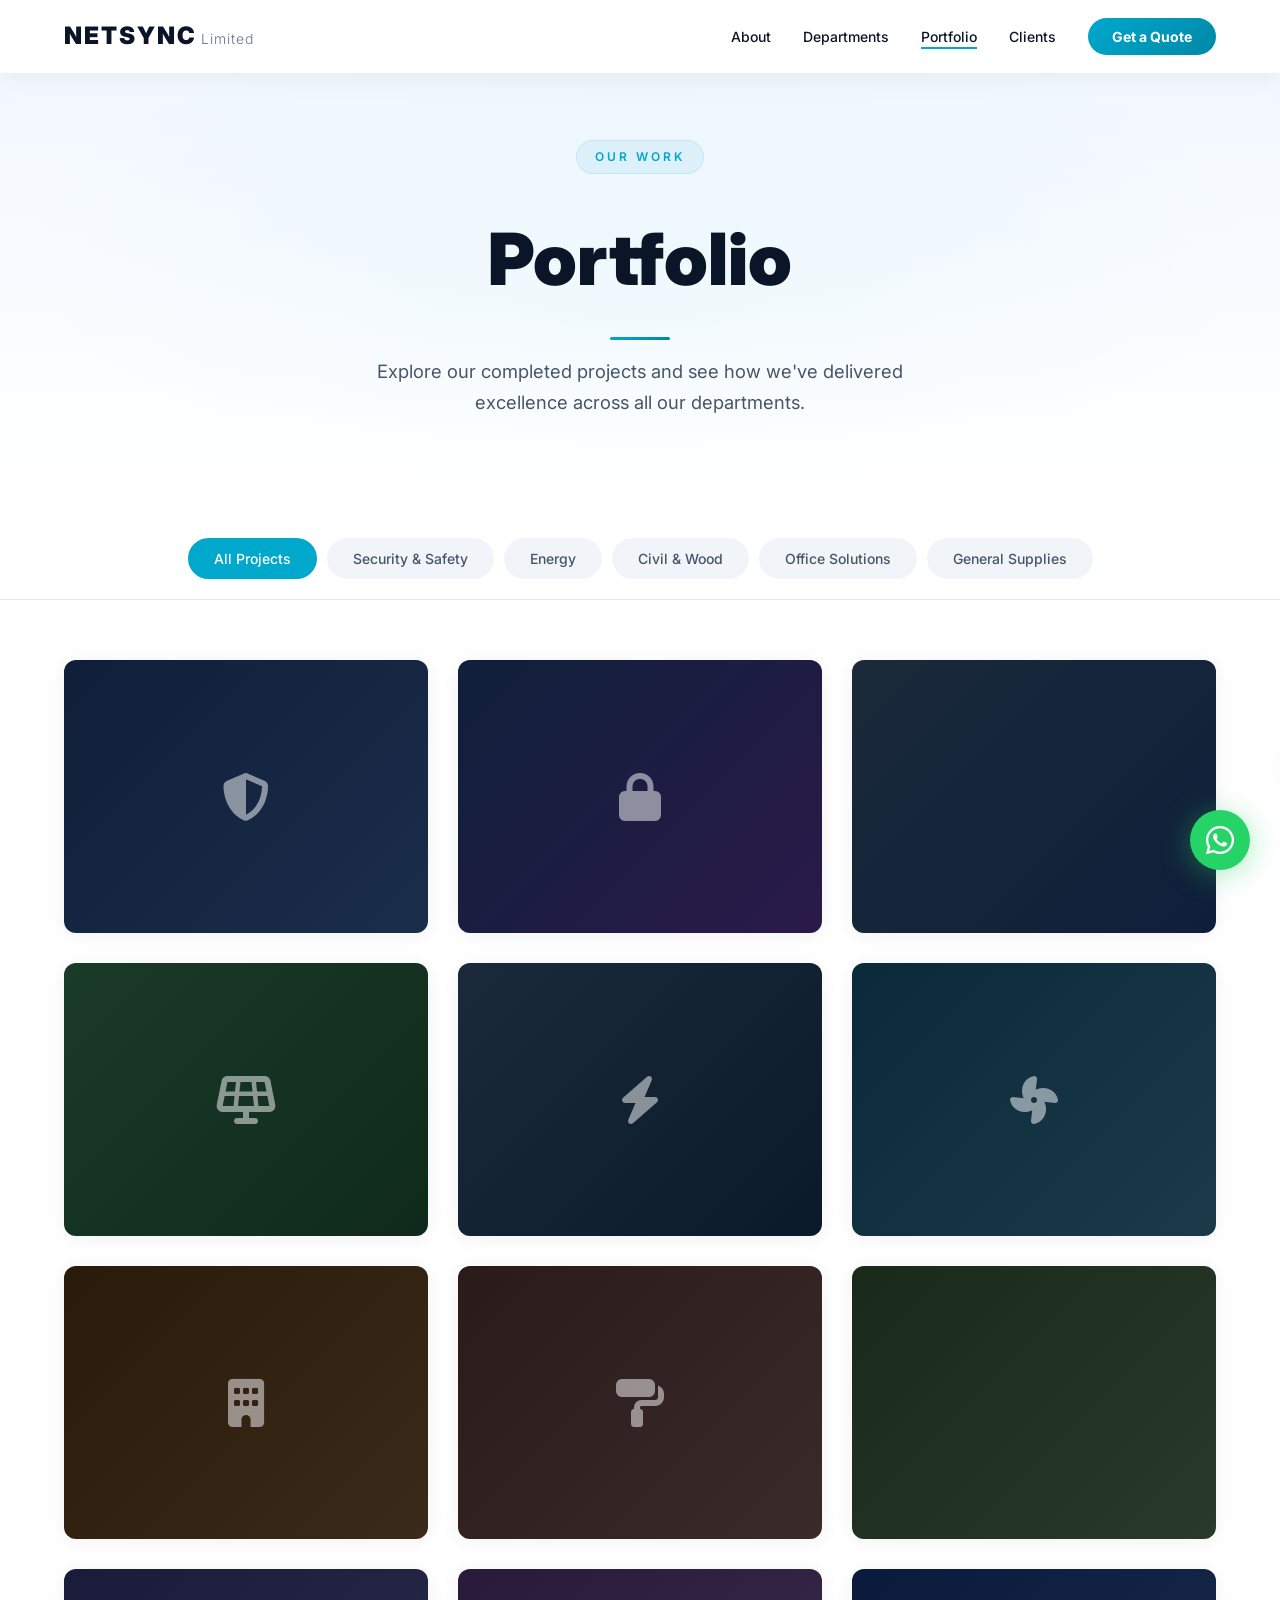
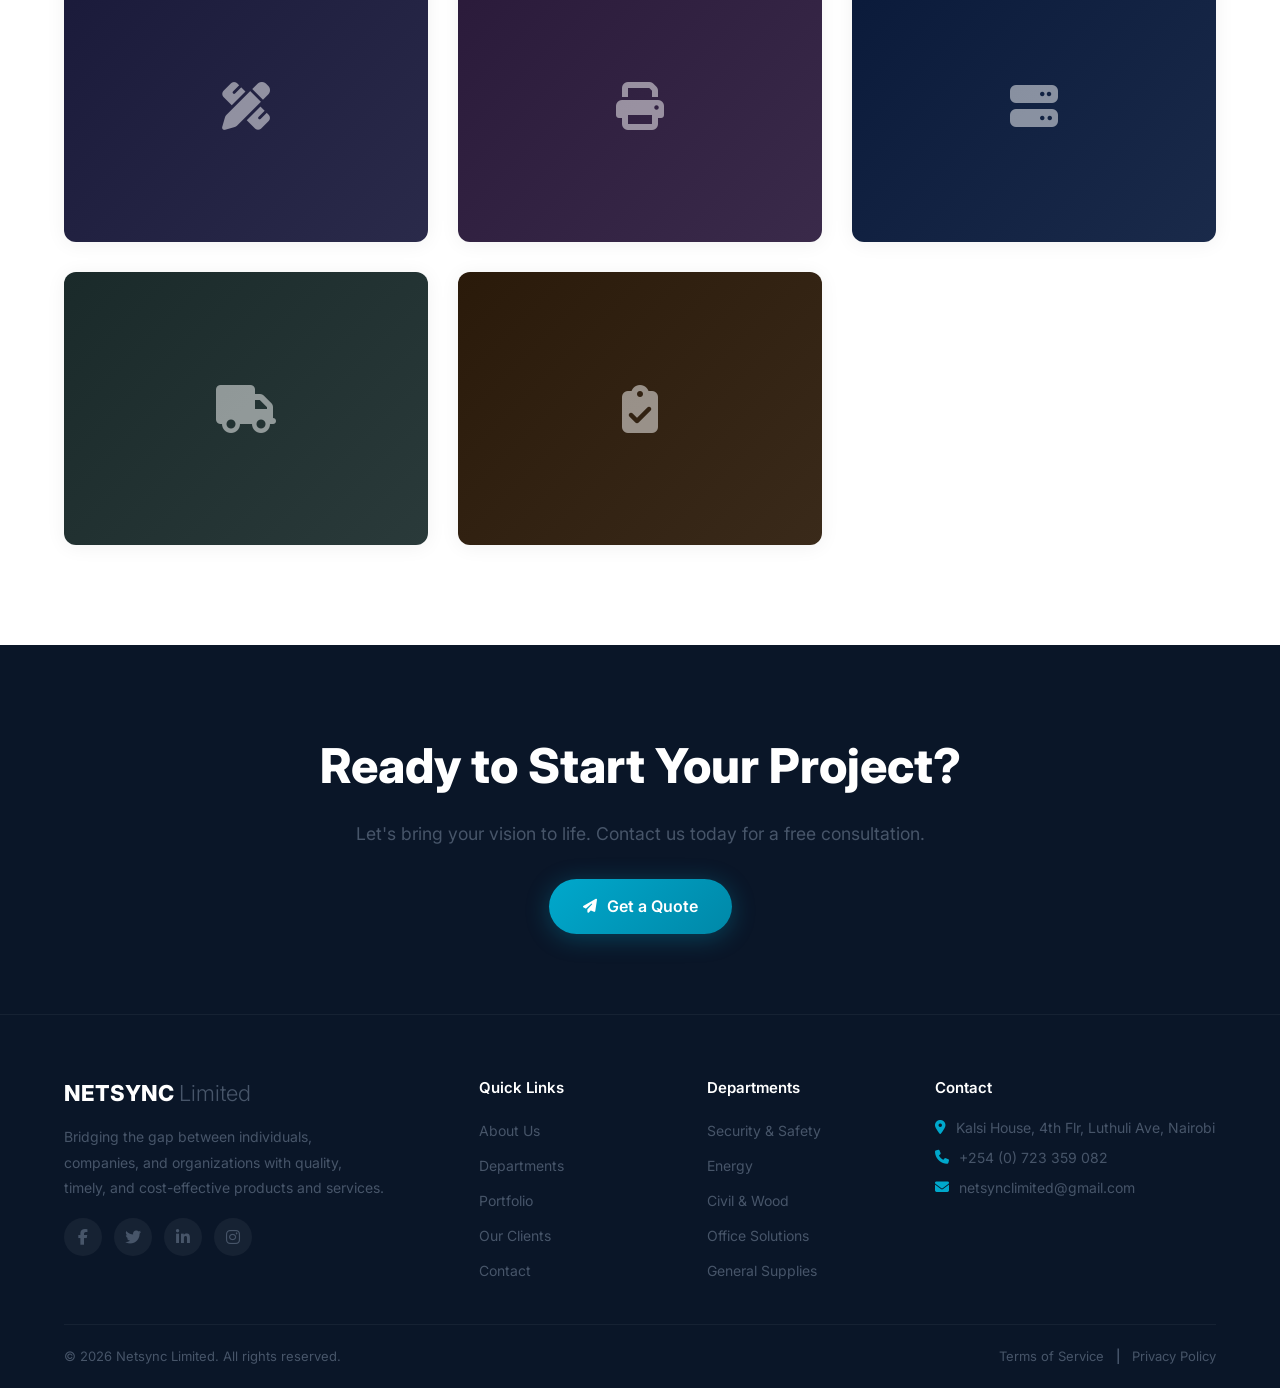
==== commit caabcdd6: "added terms and privacy pages" ====
--- a/portfolio.html
+++ b/portfolio.html
@@ -39,27 +39,27 @@
     </div>
 
     <!-- ===== NAVIGATION ===== -->
-    <header id="navbar" role="navigation" aria-label="Main navigation">
+    <header id="navbar" role="navigation" aria-label="Main navigation" style="background: rgba(255, 255, 255, 0.95); backdrop-filter: blur(20px); -webkit-backdrop-filter: blur(20px); box-shadow: 0 4px 30px rgba(0, 0, 0, 0.06);">
         <nav class="nav-container">
             <div class="nav-logo">
                 <a href="index.html" aria-label="Netsync Limited Home">
-                    <span class="logo-text">NETSYNC</span>
-                    <span class="logo-sub">Limited</span>
+                    <span class="logo-text" style="color: #0A1628;">NETSYNC</span>
+                    <span class="logo-sub" style="color: #64748b;">Limited</span>
                 </a>
             </div>
             
-            <button class="nav-toggle" id="navToggle" aria-label="Toggle navigation menu" aria-expanded="false">
-                <span class="hamburger-line"></span>
-                <span class="hamburger-line"></span>
-                <span class="hamburger-line"></span>
+            <button class="nav-toggle" id="navToggle" aria-label="Toggle navigation menu" aria-expanded="false" style="display: none;">
+                <span class="hamburger-line" style="background: #0A1628;"></span>
+                <span class="hamburger-line" style="background: #0A1628;"></span>
+                <span class="hamburger-line" style="background: #0A1628;"></span>
             </button>
             
             <ul class="nav-menu" id="navMenu" role="menubar">
-                <li role="none"><a href="index.html#about" role="menuitem">About</a></li>
-                <li role="none"><a href="index.html#departments" role="menuitem">Departments</a></li>
-                <li role="none"><a href="portfolio.html" role="menuitem" class="active">Portfolio</a></li>
-                <li role="none"><a href="index.html#clients" role="menuitem">Clients</a></li>
-                <li role="none"><a href="index.html#contact" role="menuitem" class="nav-cta">Get a Quote</a></li>
+                <li role="none"><a href="index.html#about" role="menuitem" style="color: #0A1628;">About</a></li>
+                <li role="none"><a href="index.html#departments" role="menuitem" style="color: #0A1628;">Departments</a></li>
+                <li role="none"><a href="portfolio.html" role="menuitem" style="color: #0A1628;" class="active">Portfolio</a></li>
+                <li role="none"><a href="index.html#clients" role="menuitem" style="color: #0A1628;">Clients</a></li>
+                <li role="none"><a href="index.html#contact" role="menuitem" class="nav-cta" style="background: linear-gradient(135deg, #00A8CC, #0088A8); color: #FFFFFF !important;">Get a Quote</a></li>
             </ul>
         </nav>
     </header>
@@ -364,9 +364,9 @@
             <div class="footer-bottom">
                 <p>&copy; 2026 Netsync Limited. All rights reserved.</p>
                 <div class="footer-legal">
-                    <a href="#">Terms of Service</a>
+                    <a href="terms.html">Terms of Service</a>
                     <span>|</span>
-                    <a href="#">Privacy Policy</a>
+                    <a href="privacy.html">Privacy Policy</a>
                 </div>
             </div>
         </div>
--- a/css/style.css
+++ b/css/style.css
@@ -1792,4 +1792,289 @@
     .portfolio-image:hover .portfolio-overlay {
         opacity: 0;
     }
+}
+
+/* ============================================================
+   LEGAL PAGES (Terms & Privacy)
+   ============================================================ */
+
+/* Legal Hero */
+.legal-hero {
+    position: relative;
+    padding: 140px 0 60px;
+    background: linear-gradient(180deg, #f0f7ff 0%, var(--white) 100%);
+    text-align: center;
+    overflow: hidden;
+}
+
+.legal-hero-content {
+    position: relative;
+    z-index: 1;
+}
+
+.legal-hero h1 {
+    font-size: clamp(2.8rem, 6vw, 4.5rem);
+    font-weight: 900;
+    color: var(--text-dark);
+    margin: 12px 0;
+}
+
+.legal-hero-subtitle {
+    font-size: 1.15rem;
+    color: var(--text-muted);
+    max-width: 600px;
+    margin: 16px auto 0;
+}
+
+.legal-meta {
+    display: flex;
+    flex-wrap: wrap;
+    gap: 24px;
+    justify-content: center;
+    margin-top: 24px;
+}
+
+.legal-meta span {
+    display: inline-flex;
+    align-items: center;
+    gap: 8px;
+    font-size: 14px;
+    color: var(--text-muted);
+    background: var(--gray-100);
+    padding: 6px 16px;
+    border-radius: 50px;
+    border: 1px solid var(--gray-200);
+}
+
+.legal-meta i {
+    color: var(--accent-cyan);
+}
+
+/* Legal Content Layout */
+.legal-content {
+    padding: 60px 0 100px;
+    background: var(--white);
+}
+
+.legal-wrapper {
+    display: grid;
+    grid-template-columns: 280px 1fr;
+    gap: 50px;
+    align-items: start;
+}
+
+/* Sidebar / Table of Contents */
+.legal-sidebar {
+    position: sticky;
+    top: 100px;
+}
+
+.legal-toc {
+    background: var(--gray-100);
+    border: 1px solid var(--gray-200);
+    border-radius: var(--radius);
+    padding: 28px 24px;
+}
+
+.legal-toc h3 {
+    font-size: 16px;
+    font-weight: 700;
+    color: var(--text-dark);
+    margin-bottom: 16px;
+    padding-bottom: 12px;
+    border-bottom: 2px solid var(--gray-200);
+}
+
+.legal-toc ul {
+    display: flex;
+    flex-direction: column;
+    gap: 6px;
+}
+
+.legal-toc ul li a {
+    font-size: 14px;
+    color: var(--text-muted);
+    transition: var(--transition);
+    display: block;
+    padding: 4px 0;
+}
+
+.legal-toc ul li a:hover {
+    color: var(--accent-cyan);
+    padding-left: 8px;
+}
+
+/* Legal Body */
+.legal-body {
+    max-width: 800px;
+}
+
+.legal-section {
+    margin-bottom: 48px;
+    padding-bottom: 40px;
+    border-bottom: 1px solid var(--gray-200);
+}
+
+.legal-section:last-child {
+    border-bottom: none;
+    margin-bottom: 0;
+    padding-bottom: 0;
+}
+
+.legal-section h2 {
+    font-size: 24px;
+    font-weight: 700;
+    color: var(--text-dark);
+    margin-bottom: 16px;
+}
+
+.legal-section p {
+    font-size: 15px;
+    color: var(--text-muted);
+    line-height: 1.8;
+    margin-bottom: 12px;
+}
+
+.legal-section p strong {
+    color: var(--text-dark);
+}
+
+.legal-list {
+    list-style: none;
+    padding-left: 0;
+    margin: 12px 0 16px 0;
+}
+
+.legal-list li {
+    font-size: 15px;
+    color: var(--text-muted);
+    line-height: 1.7;
+    padding: 6px 0 6px 28px;
+    position: relative;
+}
+
+.legal-list li::before {
+    content: '▸';
+    position: absolute;
+    left: 0;
+    color: var(--accent-cyan);
+    font-weight: 700;
+}
+
+.legal-list li strong {
+    color: var(--text-dark);
+}
+
+/* Legal Contact */
+.legal-contact {
+    background: var(--gray-100);
+    border: 1px solid var(--gray-200);
+    border-radius: var(--radius);
+    padding: 20px 24px;
+    margin-top: 12px;
+}
+
+.legal-contact p {
+    display: flex;
+    align-items: center;
+    gap: 12px;
+    margin-bottom: 8px;
+    font-size: 15px;
+    color: var(--text-muted);
+}
+
+.legal-contact p:last-child {
+    margin-bottom: 0;
+}
+
+.legal-contact i {
+    width: 20px;
+    color: var(--accent-cyan);
+    flex-shrink: 0;
+}
+
+.legal-contact a {
+    color: var(--accent-cyan);
+}
+
+.legal-contact a:hover {
+    color: var(--accent-teal);
+}
+
+/* ============================================================
+   LEGAL PAGES RESPONSIVE
+   ============================================================ */
+
+@media (max-width: 1024px) {
+    .legal-wrapper {
+        grid-template-columns: 1fr;
+        gap: 30px;
+    }
+
+    .legal-sidebar {
+        position: static;
+        display: none;
+    }
+
+    .legal-body {
+        max-width: 100%;
+    }
+}
+
+@media (max-width: 768px) {
+    .legal-hero {
+        padding: 120px 0 40px;
+    }
+
+    .legal-hero h1 {
+        font-size: 2.4rem;
+    }
+
+    .legal-meta {
+        gap: 12px;
+    }
+
+    .legal-meta span {
+        font-size: 12px;
+        padding: 4px 12px;
+    }
+
+    .legal-section h2 {
+        font-size: 20px;
+    }
+
+    .legal-section p,
+    .legal-list li {
+        font-size: 14px;
+    }
+
+    .legal-contact {
+        padding: 16px 18px;
+    }
+
+    .legal-contact p {
+        font-size: 14px;
+    }
+}
+
+@media (max-width: 480px) {
+    .legal-meta {
+        flex-direction: column;
+        align-items: center;
+    }
+
+    .legal-meta span {
+        width: 100%;
+        justify-content: center;
+    }
+
+    .legal-section {
+        margin-bottom: 32px;
+        padding-bottom: 24px;
+    }
+
+    .legal-list li {
+        padding-left: 22px;
+        font-size: 13px;
+    }
 }
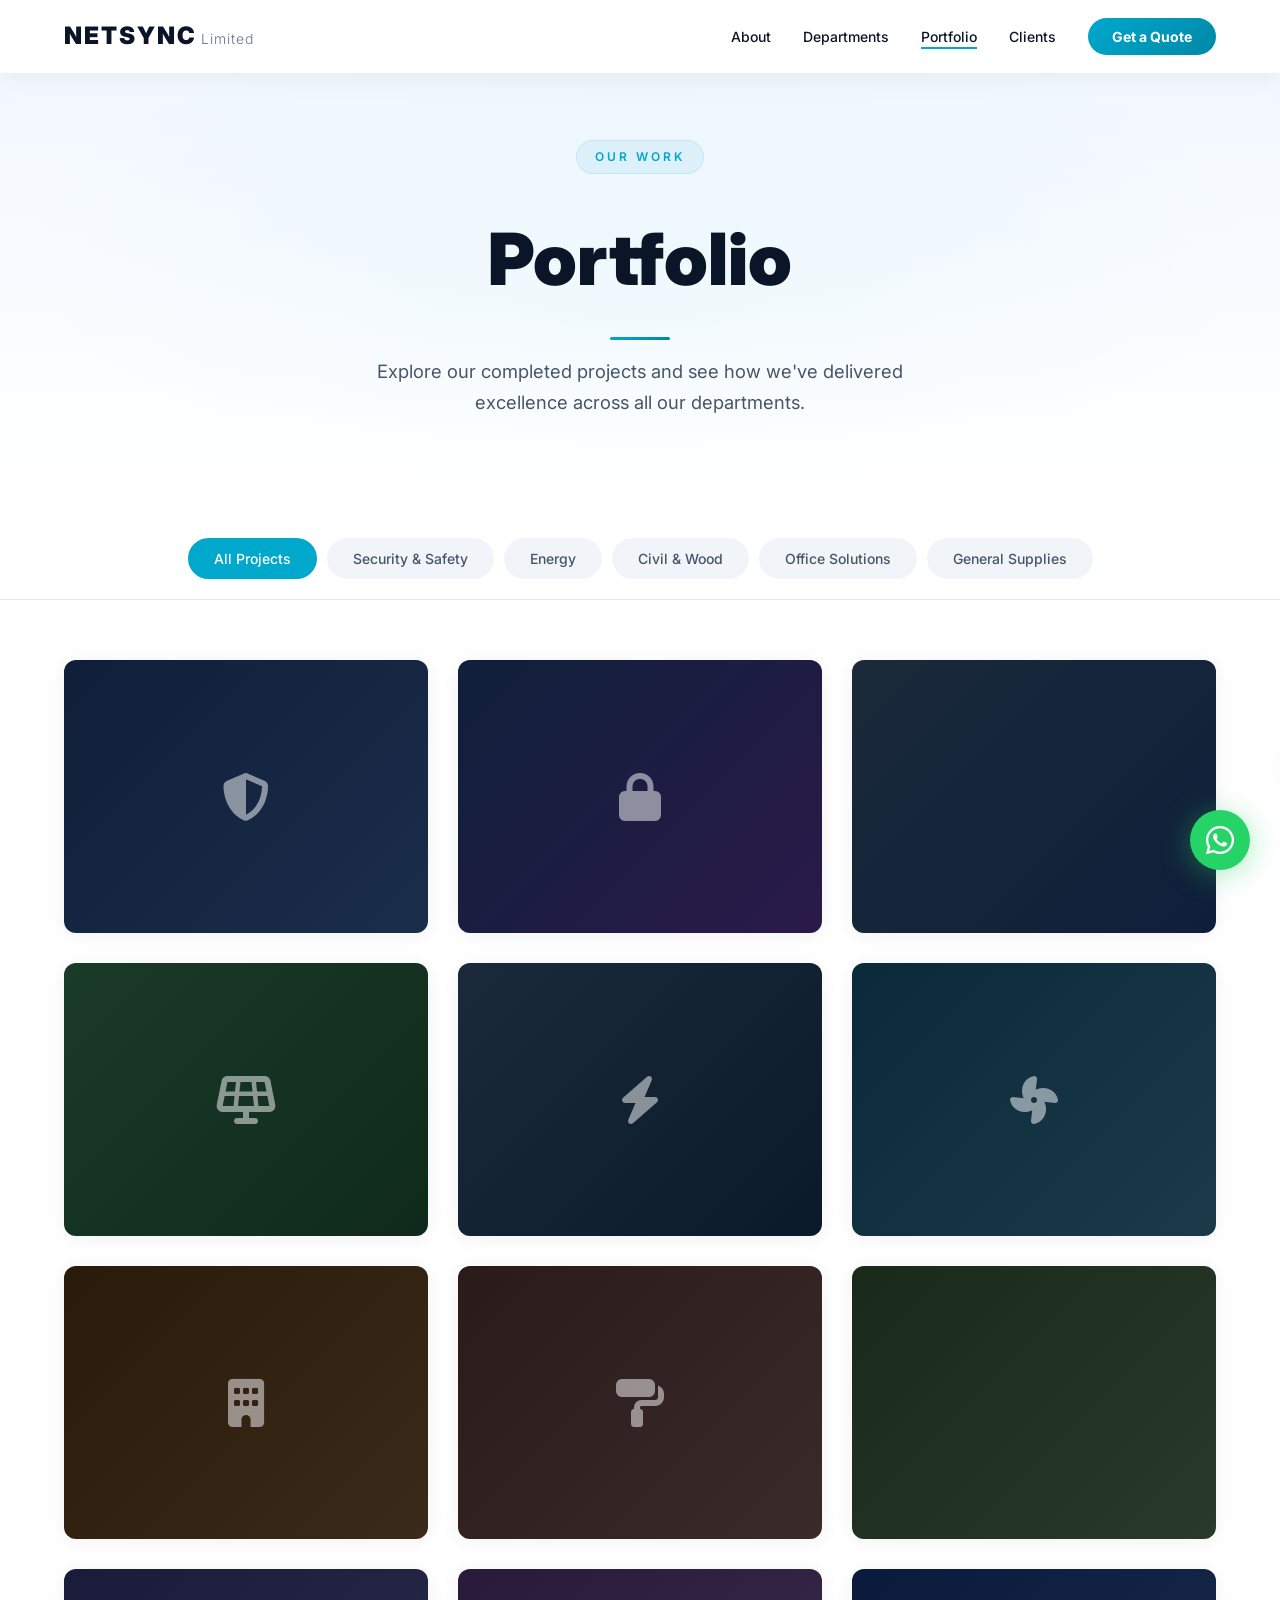
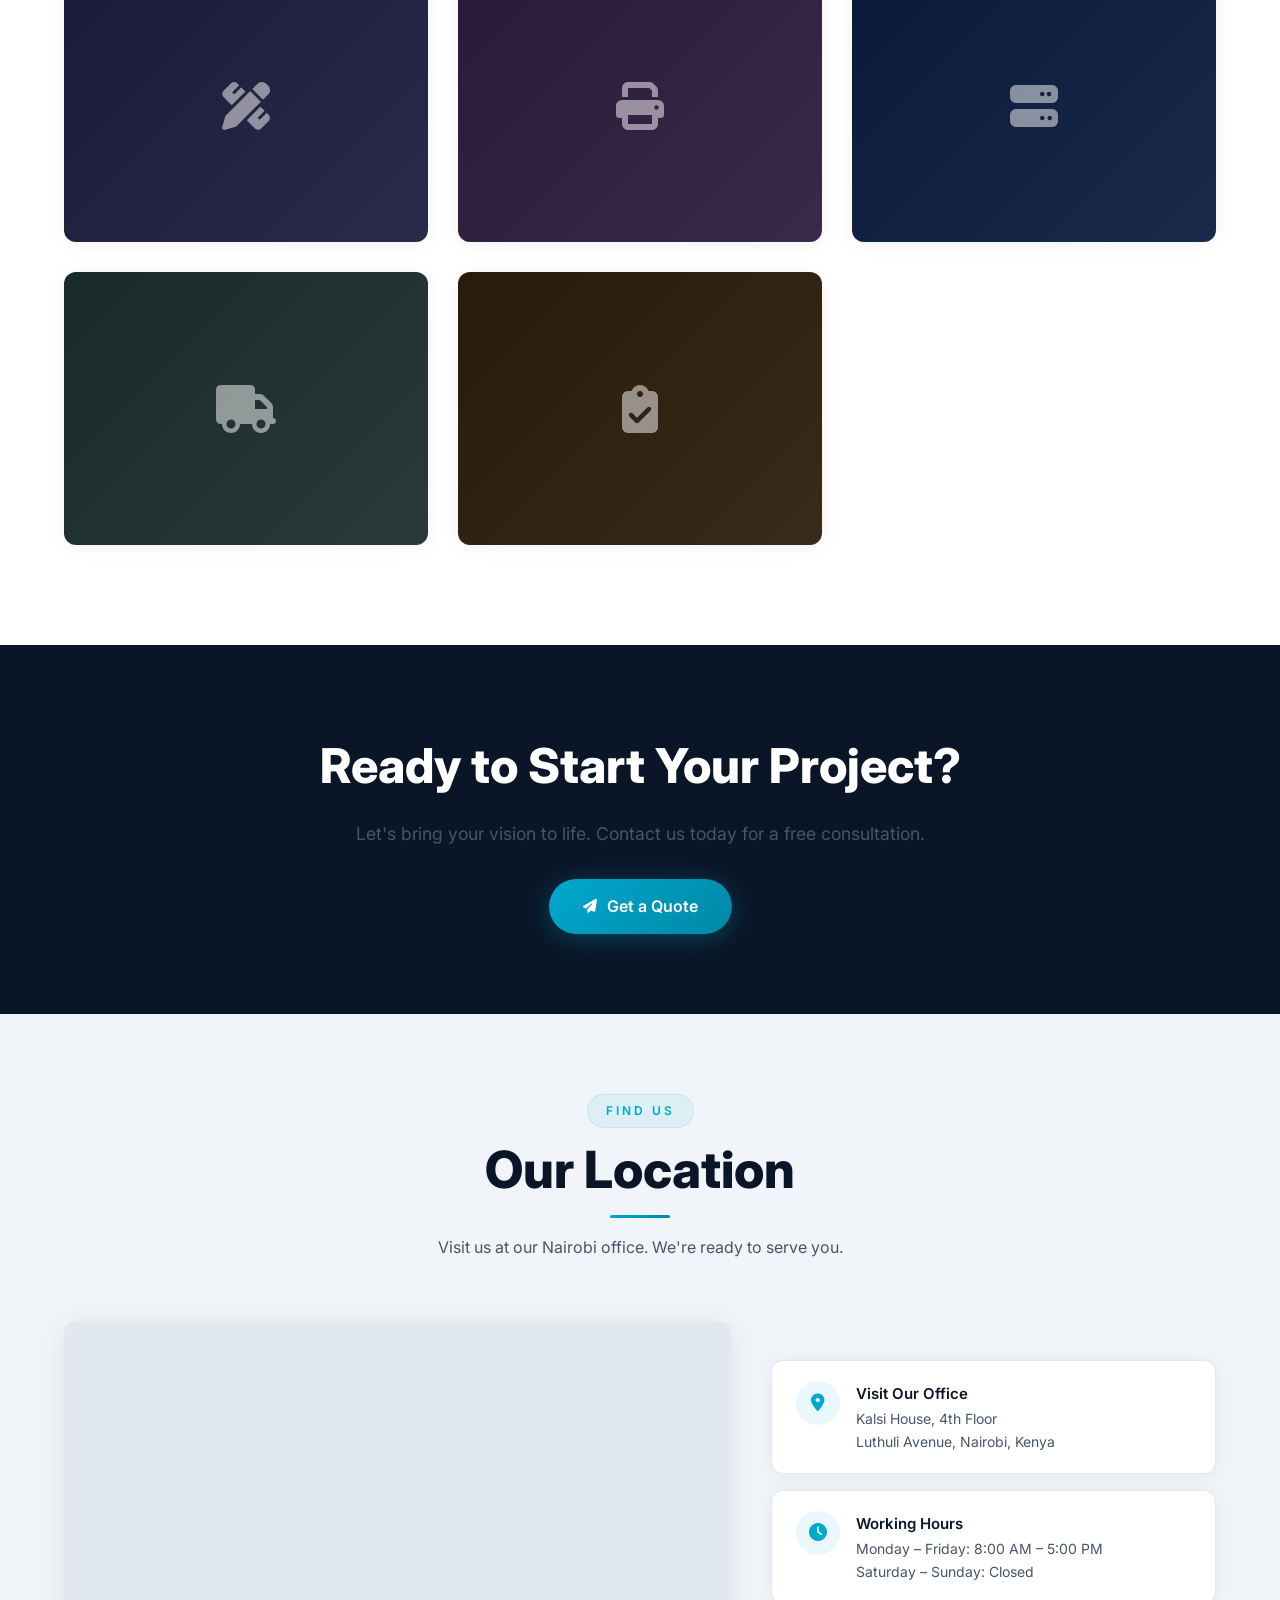
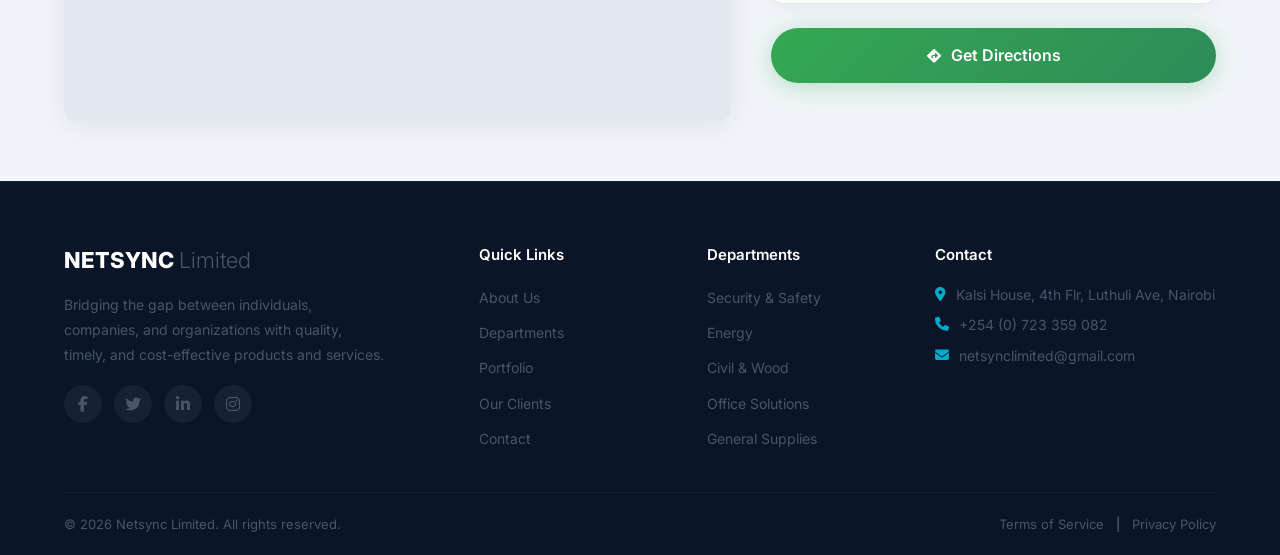
==== commit e98d0692: "fixed header visibility" ====
--- a/portfolio.html
+++ b/portfolio.html
@@ -43,23 +43,23 @@
         <nav class="nav-container">
             <div class="nav-logo">
                 <a href="index.html" aria-label="Netsync Limited Home">
-                    <span class="logo-text" style="color: #0A1628;">NETSYNC</span>
-                    <span class="logo-sub" style="color: #64748b;">Limited</span>
+                    <span class="logo-text" style="color: #0A1628 !important;">NETSYNC</span>
+                    <span class="logo-sub" style="color: #64748b !important;">Limited</span>
                 </a>
             </div>
             
-            <button class="nav-toggle" id="navToggle" aria-label="Toggle navigation menu" aria-expanded="false" style="display: none;">
-                <span class="hamburger-line" style="background: #0A1628;"></span>
-                <span class="hamburger-line" style="background: #0A1628;"></span>
-                <span class="hamburger-line" style="background: #0A1628;"></span>
+            <button class="nav-toggle" id="navToggle" aria-label="Toggle navigation menu" aria-expanded="false">
+                <span class="hamburger-line" style="background: #0A1628 !important;"></span>
+                <span class="hamburger-line" style="background: #0A1628 !important;"></span>
+                <span class="hamburger-line" style="background: #0A1628 !important;"></span>
             </button>
             
             <ul class="nav-menu" id="navMenu" role="menubar">
-                <li role="none"><a href="index.html#about" role="menuitem" style="color: #0A1628;">About</a></li>
-                <li role="none"><a href="index.html#departments" role="menuitem" style="color: #0A1628;">Departments</a></li>
-                <li role="none"><a href="portfolio.html" role="menuitem" style="color: #0A1628;" class="active">Portfolio</a></li>
-                <li role="none"><a href="index.html#clients" role="menuitem" style="color: #0A1628;">Clients</a></li>
-                <li role="none"><a href="index.html#contact" role="menuitem" class="nav-cta" style="background: linear-gradient(135deg, #00A8CC, #0088A8); color: #FFFFFF !important;">Get a Quote</a></li>
+                <li role="none"><a href="index.html#about" role="menuitem" style="color: #0A1628 !important;">About</a></li>
+                <li role="none"><a href="index.html#departments" role="menuitem" style="color: #0A1628 !important;">Departments</a></li>
+                <li role="none"><a href="portfolio.html" role="menuitem" style="color: #0A1628 !important;" class="active">Portfolio</a></li>
+                <li role="none"><a href="index.html#clients" role="menuitem" style="color: #0A1628 !important;">Clients</a></li>
+                <li role="none"><a href="index.html#contact" role="menuitem" class="nav-cta" style="background: linear-gradient(135deg, #00A8CC, #0088A8) !important; color: #FFFFFF !important;">Get a Quote</a></li>
             </ul>
         </nav>
     </header>
@@ -307,6 +307,65 @@
                     <i class="fas fa-paper-plane" aria-hidden="true"></i>
                     Get a Quote
                 </a>
+            </div>
+        </div>
+    </section>
+
+    <!-- ===== MAP SECTION ===== -->
+    <section class="map-section">
+        <div class="container">
+            <div class="section-header">
+                <span class="section-tag">Find Us</span>
+                <h2 class="section-title">Our Location</h2>
+                <div class="section-divider"></div>
+                <p class="section-subtitle">
+                    Visit us at our Nairobi office. We're ready to serve you.
+                </p>
+            </div>
+            
+            <div class="map-wrapper">
+                <div class="map-container">
+                    <iframe 
+                        src="https://www.google.com/maps/embed?pb=!1m18!1m12!1m3!1d3988.819602!2d36.8212728!3d-1.2836186!2m3!1f0!2f0!3f0!3m2!1i1024!2i768!4f13.1!3m3!1m2!1s0x182f1171625a0b5b%3A0x2c8a0e5d8f1a3c7d!2sKalsi%20House!5e0!3m2!1sen!2ske!4v1700000000000" 
+                        width="100%" 
+                        height="100%" 
+                        style="border:0; border-radius: 12px;" 
+                        allowfullscreen="" 
+                        loading="lazy" 
+                        referrerpolicy="no-referrer-when-downgrade"
+                        title="Kalsi House - Netsync Limited Office Location"
+                        aria-label="Google Maps showing Kalsi House, Luthuli Avenue, Nairobi, the office location of Netsync Limited">
+                    </iframe>
+                </div>
+                <div class="map-details">
+                    <div class="map-info-card">
+                        <div class="map-info-icon">
+                            <i class="fas fa-location-dot" aria-hidden="true"></i>
+                        </div>
+                        <div>
+                            <h4>Visit Our Office</h4>
+                            <p>Kalsi House, 4th Floor</p>
+                            <p>Luthuli Avenue, Nairobi, Kenya</p>
+                        </div>
+                    </div>
+                    <div class="map-info-card">
+                        <div class="map-info-icon">
+                            <i class="fas fa-clock" aria-hidden="true"></i>
+                        </div>
+                        <div>
+                            <h4>Working Hours</h4>
+                            <p>Monday – Friday: 8:00 AM – 5:00 PM</p>
+                            <p>Saturday – Sunday: Closed</p>
+                        </div>
+                    </div>
+                    <a href="https://maps.app.goo.gl/UtrdAbxBU79KjLDu7" 
+                       target="_blank" 
+                       rel="noopener noreferrer" 
+                       class="btn btn-primary btn-get-directions">
+                        <i class="fas fa-directions" aria-hidden="true"></i>
+                        Get Directions
+                    </a>
+                </div>
             </div>
         </div>
     </section>
--- a/css/style.css
+++ b/css/style.css
@@ -2077,4 +2077,198 @@
         padding-left: 22px;
         font-size: 13px;
     }
+}
+
+/* ============================================================
+   MAP SECTION
+   ============================================================ */
+.map-section {
+    padding: 80px 0 60px;
+    background: var(--gray-100);
+}
+
+.map-wrapper {
+    display: grid;
+    grid-template-columns: 1.5fr 1fr;
+    gap: 40px;
+    align-items: stretch;
+}
+
+.map-container {
+    position: relative;
+    border-radius: var(--radius);
+    overflow: hidden;
+    box-shadow: var(--shadow-md);
+    min-height: 400px;
+    background: var(--gray-200);
+}
+
+.map-container iframe {
+    position: absolute;
+    top: 0;
+    left: 0;
+    width: 100%;
+    height: 100%;
+    border: 0;
+}
+
+.map-details {
+    display: flex;
+    flex-direction: column;
+    gap: 16px;
+    justify-content: center;
+}
+
+.map-info-card {
+    display: flex;
+    align-items: flex-start;
+    gap: 16px;
+    padding: 20px 24px;
+    background: var(--white);
+    border: 1px solid var(--gray-200);
+    border-radius: var(--radius);
+    box-shadow: var(--shadow-sm);
+    transition: var(--transition);
+}
+
+.map-info-card:hover {
+    transform: translateY(-2px);
+    box-shadow: var(--shadow-md);
+    border-color: var(--accent-cyan);
+}
+
+.map-info-icon {
+    display: flex;
+    align-items: center;
+    justify-content: center;
+    width: 44px;
+    height: 44px;
+    background: rgba(0, 168, 204, 0.08);
+    border-radius: 50%;
+    color: var(--accent-cyan);
+    font-size: 18px;
+    flex-shrink: 0;
+}
+
+.map-info-card h4 {
+    font-size: 15px;
+    font-weight: 600;
+    color: var(--text-dark);
+    margin-bottom: 2px;
+}
+
+.map-info-card p {
+    font-size: 14px;
+    color: var(--text-muted);
+    line-height: 1.6;
+    margin-bottom: 0;
+}
+
+.btn-get-directions {
+    margin-top: 8px;
+    justify-content: center;
+    background: linear-gradient(135deg, #34A853, #2E8B57);
+    box-shadow: 0 4px 25px rgba(52, 168, 83, 0.3);
+}
+
+.btn-get-directions:hover {
+    background: linear-gradient(135deg, #2E8B57, #1A6B3C);
+    box-shadow: 0 8px 40px rgba(52, 168, 83, 0.4);
+    transform: translateY(-3px);
+}
+
+/* ============================================================
+   MAP SECTION RESPONSIVE
+   ============================================================ */
+
+@media (max-width: 1024px) {
+    .map-wrapper {
+        grid-template-columns: 1fr;
+        gap: 30px;
+    }
+
+    .map-container {
+        min-height: 350px;
+    }
+
+    .map-details {
+        display: grid;
+        grid-template-columns: 1fr 1fr;
+        gap: 16px;
+    }
+
+    .btn-get-directions {
+        grid-column: 1 / -1;
+    }
+}
+
+@media (max-width: 768px) {
+    .map-section {
+        padding: 60px 0 40px;
+    }
+
+    .map-container {
+        min-height: 280px;
+    }
+
+    .map-details {
+        grid-template-columns: 1fr;
+        gap: 12px;
+    }
+
+    .map-info-card {
+        padding: 16px 18px;
+    }
+
+    .map-info-card h4 {
+        font-size: 14px;
+    }
+
+    .map-info-card p {
+        font-size: 13px;
+    }
+
+    .btn-get-directions {
+        width: 100%;
+        justify-content: center;
+        padding: 12px 24px;
+        font-size: 14px;
+    }
+}
+
+@media (max-width: 480px) {
+    .map-container {
+        min-height: 220px;
+    }
+
+    .map-info-card {
+        padding: 14px 16px;
+        gap: 12px;
+    }
+
+    .map-info-icon {
+        width: 36px;
+        height: 36px;
+        font-size: 14px;
+    }
+
+    .map-info-card h4 {
+        font-size: 13px;
+    }
+
+    .map-info-card p {
+        font-size: 12px;
+    }
+
+    .btn-get-directions {
+        padding: 10px 20px;
+        font-size: 13px;
+    }
+}
+
+/* Touch devices: remove sticky hovers */
+@media (hover: none) {
+    .map-info-card:hover {
+        transform: none;
+    }
 }
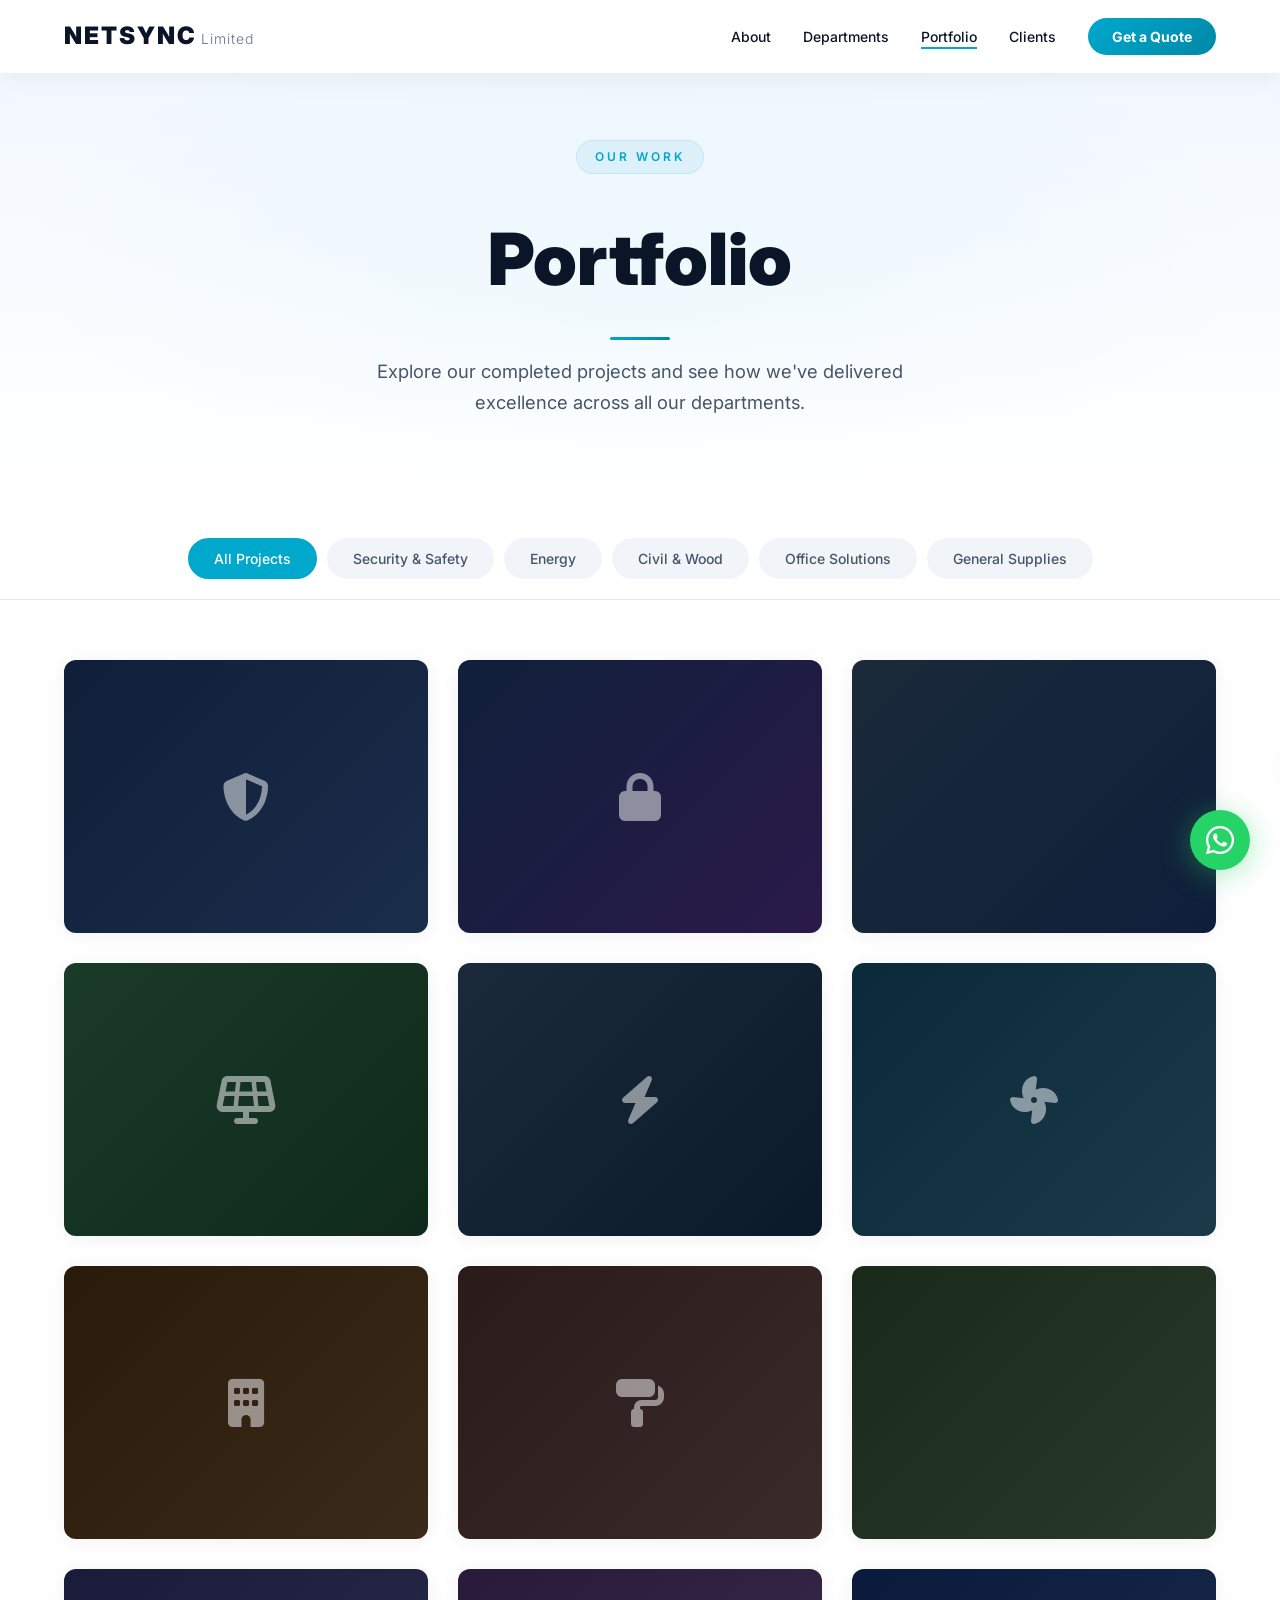
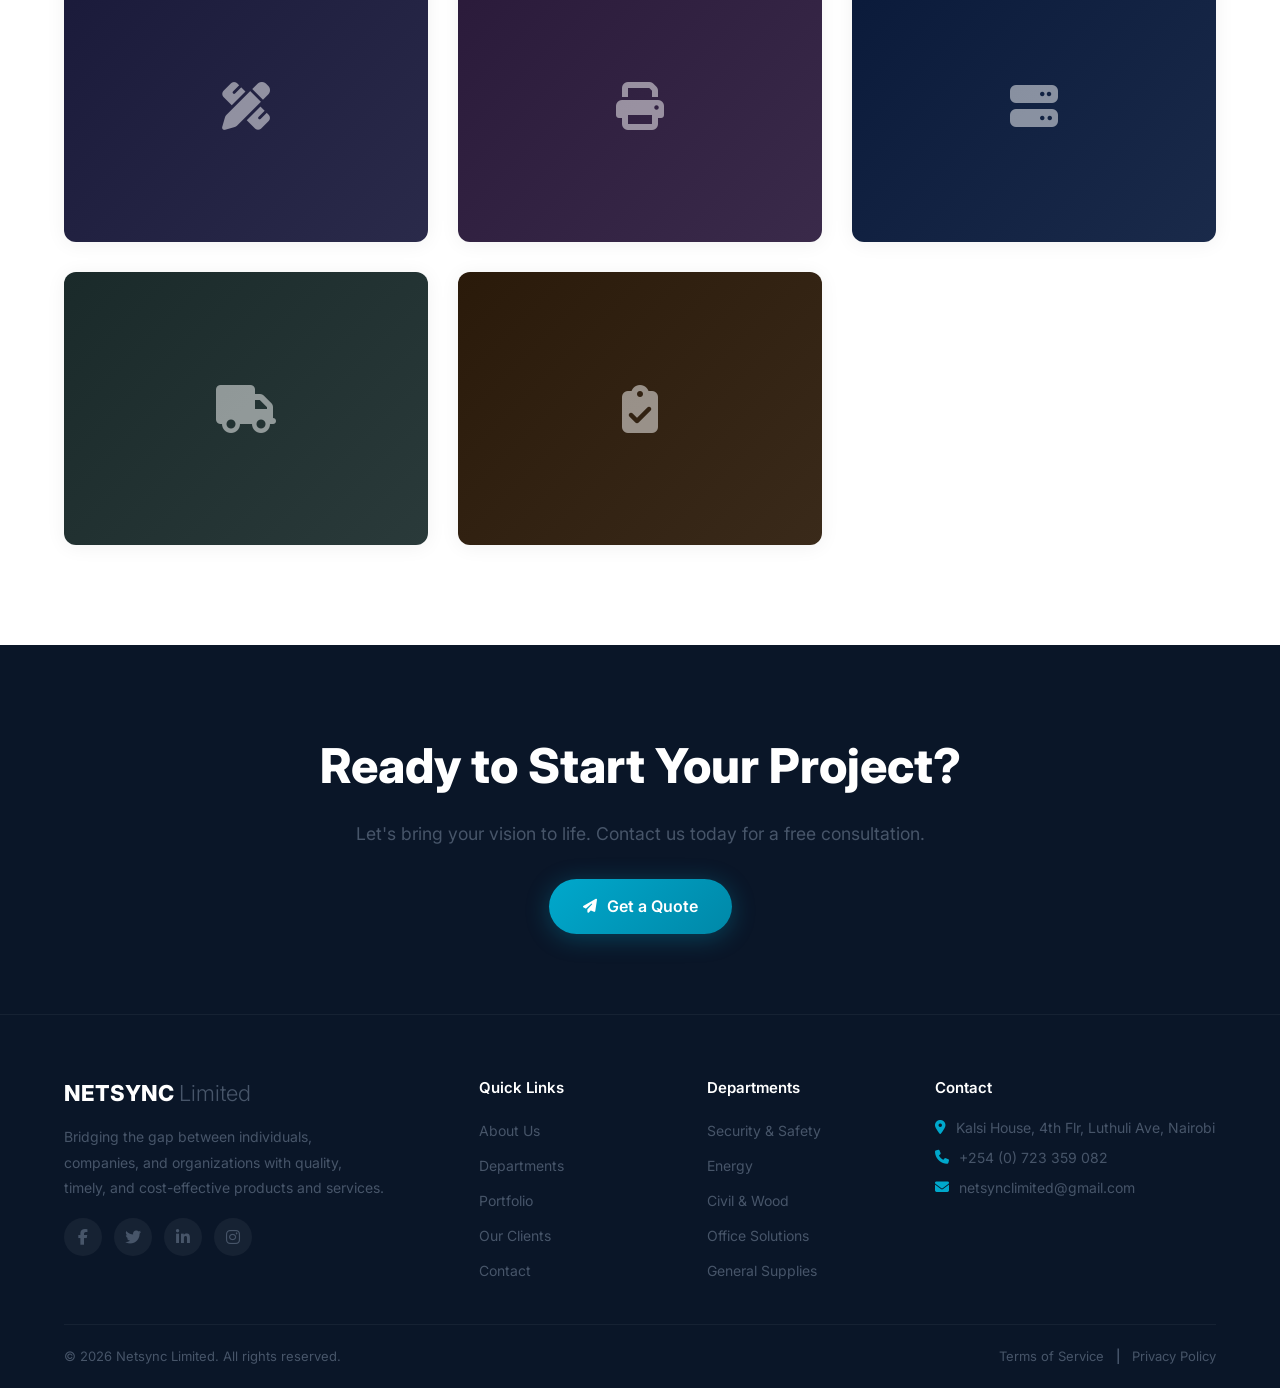
==== commit 6e7916d8: "changes" ====
--- a/portfolio.html
+++ b/portfolio.html
@@ -311,65 +311,6 @@
         </div>
     </section>
 
-    <!-- ===== MAP SECTION ===== -->
-    <section class="map-section">
-        <div class="container">
-            <div class="section-header">
-                <span class="section-tag">Find Us</span>
-                <h2 class="section-title">Our Location</h2>
-                <div class="section-divider"></div>
-                <p class="section-subtitle">
-                    Visit us at our Nairobi office. We're ready to serve you.
-                </p>
-            </div>
-            
-            <div class="map-wrapper">
-                <div class="map-container">
-                    <iframe 
-                        src="https://www.google.com/maps/embed?pb=!1m18!1m12!1m3!1d3988.819602!2d36.8212728!3d-1.2836186!2m3!1f0!2f0!3f0!3m2!1i1024!2i768!4f13.1!3m3!1m2!1s0x182f1171625a0b5b%3A0x2c8a0e5d8f1a3c7d!2sKalsi%20House!5e0!3m2!1sen!2ske!4v1700000000000" 
-                        width="100%" 
-                        height="100%" 
-                        style="border:0; border-radius: 12px;" 
-                        allowfullscreen="" 
-                        loading="lazy" 
-                        referrerpolicy="no-referrer-when-downgrade"
-                        title="Kalsi House - Netsync Limited Office Location"
-                        aria-label="Google Maps showing Kalsi House, Luthuli Avenue, Nairobi, the office location of Netsync Limited">
-                    </iframe>
-                </div>
-                <div class="map-details">
-                    <div class="map-info-card">
-                        <div class="map-info-icon">
-                            <i class="fas fa-location-dot" aria-hidden="true"></i>
-                        </div>
-                        <div>
-                            <h4>Visit Our Office</h4>
-                            <p>Kalsi House, 4th Floor</p>
-                            <p>Luthuli Avenue, Nairobi, Kenya</p>
-                        </div>
-                    </div>
-                    <div class="map-info-card">
-                        <div class="map-info-icon">
-                            <i class="fas fa-clock" aria-hidden="true"></i>
-                        </div>
-                        <div>
-                            <h4>Working Hours</h4>
-                            <p>Monday – Friday: 8:00 AM – 5:00 PM</p>
-                            <p>Saturday – Sunday: Closed</p>
-                        </div>
-                    </div>
-                    <a href="https://maps.app.goo.gl/UtrdAbxBU79KjLDu7" 
-                       target="_blank" 
-                       rel="noopener noreferrer" 
-                       class="btn btn-primary btn-get-directions">
-                        <i class="fas fa-directions" aria-hidden="true"></i>
-                        Get Directions
-                    </a>
-                </div>
-            </div>
-        </div>
-    </section>
-
     <!-- ===== FOOTER ===== -->
     <footer class="footer">
         <div class="container">
--- a/css/style.css
+++ b/css/style.css
@@ -2271,4 +2271,278 @@
     .map-info-card:hover {
         transform: none;
     }
+}
+
+/* ============================================================
+   FULL-WIDTH IMMERSIVE DEPARTMENT DESIGN
+   ============================================================ */
+.departments-wrapper {
+    padding: 4rem 0 0 0;
+    background: var(--white);
+}
+
+.dept-row {
+    position: relative;
+    min-height: 70vh;
+    display: flex;
+    align-items: center;
+    overflow: hidden;
+    margin-top: 4rem;
+}
+
+.dept-row:first-of-type {
+    margin-top: 2rem;
+}
+
+.dept-bg {
+    position: absolute;
+    top: 0;
+    left: 0;
+    width: 100%;
+    height: 100%;
+    background-size: cover;
+    background-position: center;
+    transition: transform 0.8s ease;
+    z-index: 1;
+}
+
+.dept-row:hover .dept-bg {
+    transform: scale(1.04);
+}
+
+.dept-content {
+    position: relative;
+    z-index: 2;
+    width: 100%;
+}
+
+.dept-info {
+    max-width: 550px;
+    background: rgba(5, 11, 20, 0.85);
+    backdrop-filter: blur(16px);
+    -webkit-backdrop-filter: blur(16px);
+    padding: 3.5rem;
+    border-left: 3px solid var(--accent-cyan);
+    box-shadow: 0 8px 32px 0 rgba(0, 0, 0, 0.37);
+    border-radius: 0 var(--radius) var(--radius) 0;
+}
+
+.dept-row.reverse .dept-info {
+    margin-left: auto;
+    border-left: none;
+    border-right: 3px solid var(--accent-cyan);
+    border-radius: var(--radius) 0 0 var(--radius);
+}
+
+.dept-number {
+    font-size: 0.9rem;
+    font-weight: 700;
+    color: var(--accent-cyan);
+    letter-spacing: 2px;
+}
+
+.dept-info h3 {
+    font-size: 2rem;
+    margin: 0.5rem 0 1rem;
+    color: var(--white);
+    font-weight: 700;
+}
+
+.dept-info p {
+    color: var(--gray-400);
+    margin-bottom: 2rem;
+    line-height: 1.8;
+}
+
+.service-list {
+    list-style: none;
+    display: grid;
+    grid-template-columns: repeat(auto-fit, minmax(220px, 1fr));
+    gap: 1rem;
+}
+
+.service-list li {
+    font-size: 0.95rem;
+    color: rgba(255, 255, 255, 0.85);
+    display: flex;
+    align-items: center;
+    gap: 0.75rem;
+}
+
+.service-list i {
+    color: var(--accent-cyan);
+    width: 20px;
+    font-size: 14px;
+}
+
+/* ============================================================
+   ENDLESS CLIENT MARQUEE STRIP
+   ============================================================ */
+.clients-section {
+    padding: 6rem 0;
+    background: var(--white);
+}
+
+.clients-section .section-header {
+    margin-bottom: 40px;
+}
+
+.marquee-container {
+    width: 100%;
+    overflow: hidden;
+    background: var(--primary-dark);
+    padding: 2.5rem 0;
+    border-top: 1px solid rgba(0, 212, 255, 0.15);
+    border-bottom: 1px solid rgba(0, 212, 255, 0.15);
+    position: relative;
+}
+
+.marquee-track {
+    display: flex;
+    width: max-content;
+    animation: scrollMarquee 35s linear infinite;
+    gap: 4rem;
+}
+
+.marquee-track span {
+    font-size: 1.15rem;
+    font-weight: 600;
+    color: var(--gray-400);
+    letter-spacing: 1px;
+    transition: all 0.4s ease;
+    cursor: default;
+    white-space: nowrap;
+}
+
+.marquee-track span:hover {
+    color: var(--accent-cyan);
+    text-shadow: 0 0 10px rgba(0, 212, 255, 0.3);
+}
+
+/* ============================================================
+   CORE KEYFRAME ANIMATIONS
+   ============================================================ */
+@keyframes scrollMarquee {
+    0% {
+        transform: translateX(0);
+    }
+    100% {
+        transform: translateX(-50%);
+    }
+}
+
+/* ============================================================
+   DEPARTMENTS RESPONSIVE
+   ============================================================ */
+@media (max-width: 1024px) {
+    .dept-info {
+        max-width: 480px;
+        padding: 2.5rem;
+    }
+    
+    .dept-info h3 {
+        font-size: 1.6rem;
+    }
+    
+    .service-list {
+        grid-template-columns: 1fr 1fr;
+        gap: 0.75rem;
+    }
+}
+
+@media (max-width: 768px) {
+    .departments-wrapper {
+        padding: 2rem 0 0 0;
+    }
+    
+    .dept-row {
+        min-height: 60vh;
+        margin-top: 2rem;
+    }
+    
+    .dept-row:first-of-type {
+        margin-top: 1rem;
+    }
+    
+    .dept-info {
+        max-width: 100%;
+        padding: 1.8rem;
+        border-left: 3px solid var(--accent-cyan);
+        border-radius: var(--radius);
+        margin: 0 0;
+    }
+    
+    .dept-row.reverse .dept-info {
+        border-right: none;
+        border-left: 3px solid var(--accent-cyan);
+        border-radius: var(--radius);
+    }
+    
+    .dept-info h3 {
+        font-size: 1.4rem;
+    }
+    
+    .dept-info p {
+        font-size: 0.95rem;
+    }
+    
+    .service-list {
+        grid-template-columns: 1fr;
+        gap: 0.5rem;
+    }
+    
+    .service-list li {
+        font-size: 0.9rem;
+    }
+    
+    .marquee-container {
+        padding: 1.5rem 0;
+    }
+    
+    .marquee-track {
+        gap: 2rem;
+        animation-duration: 25s;
+    }
+    
+    .marquee-track span {
+        font-size: 0.95rem;
+    }
+}
+
+@media (max-width: 480px) {
+    .dept-row {
+        min-height: 50vh;
+    }
+    
+    .dept-info {
+        padding: 1.5rem;
+    }
+    
+    .dept-info h3 {
+        font-size: 1.2rem;
+    }
+    
+    .dept-number {
+        font-size: 0.75rem;
+    }
+    
+    .marquee-track {
+        gap: 1.5rem;
+        animation-duration: 20s;
+    }
+    
+    .marquee-track span {
+        font-size: 0.85rem;
+    }
+}
+
+/* Touch devices: remove sticky hovers */
+@media (hover: none) {
+    .dept-row:hover .dept-bg {
+        transform: none;
+    }
+    .marquee-track span:hover {
+        color: var(--gray-400);
+        text-shadow: none;
+    }
 }
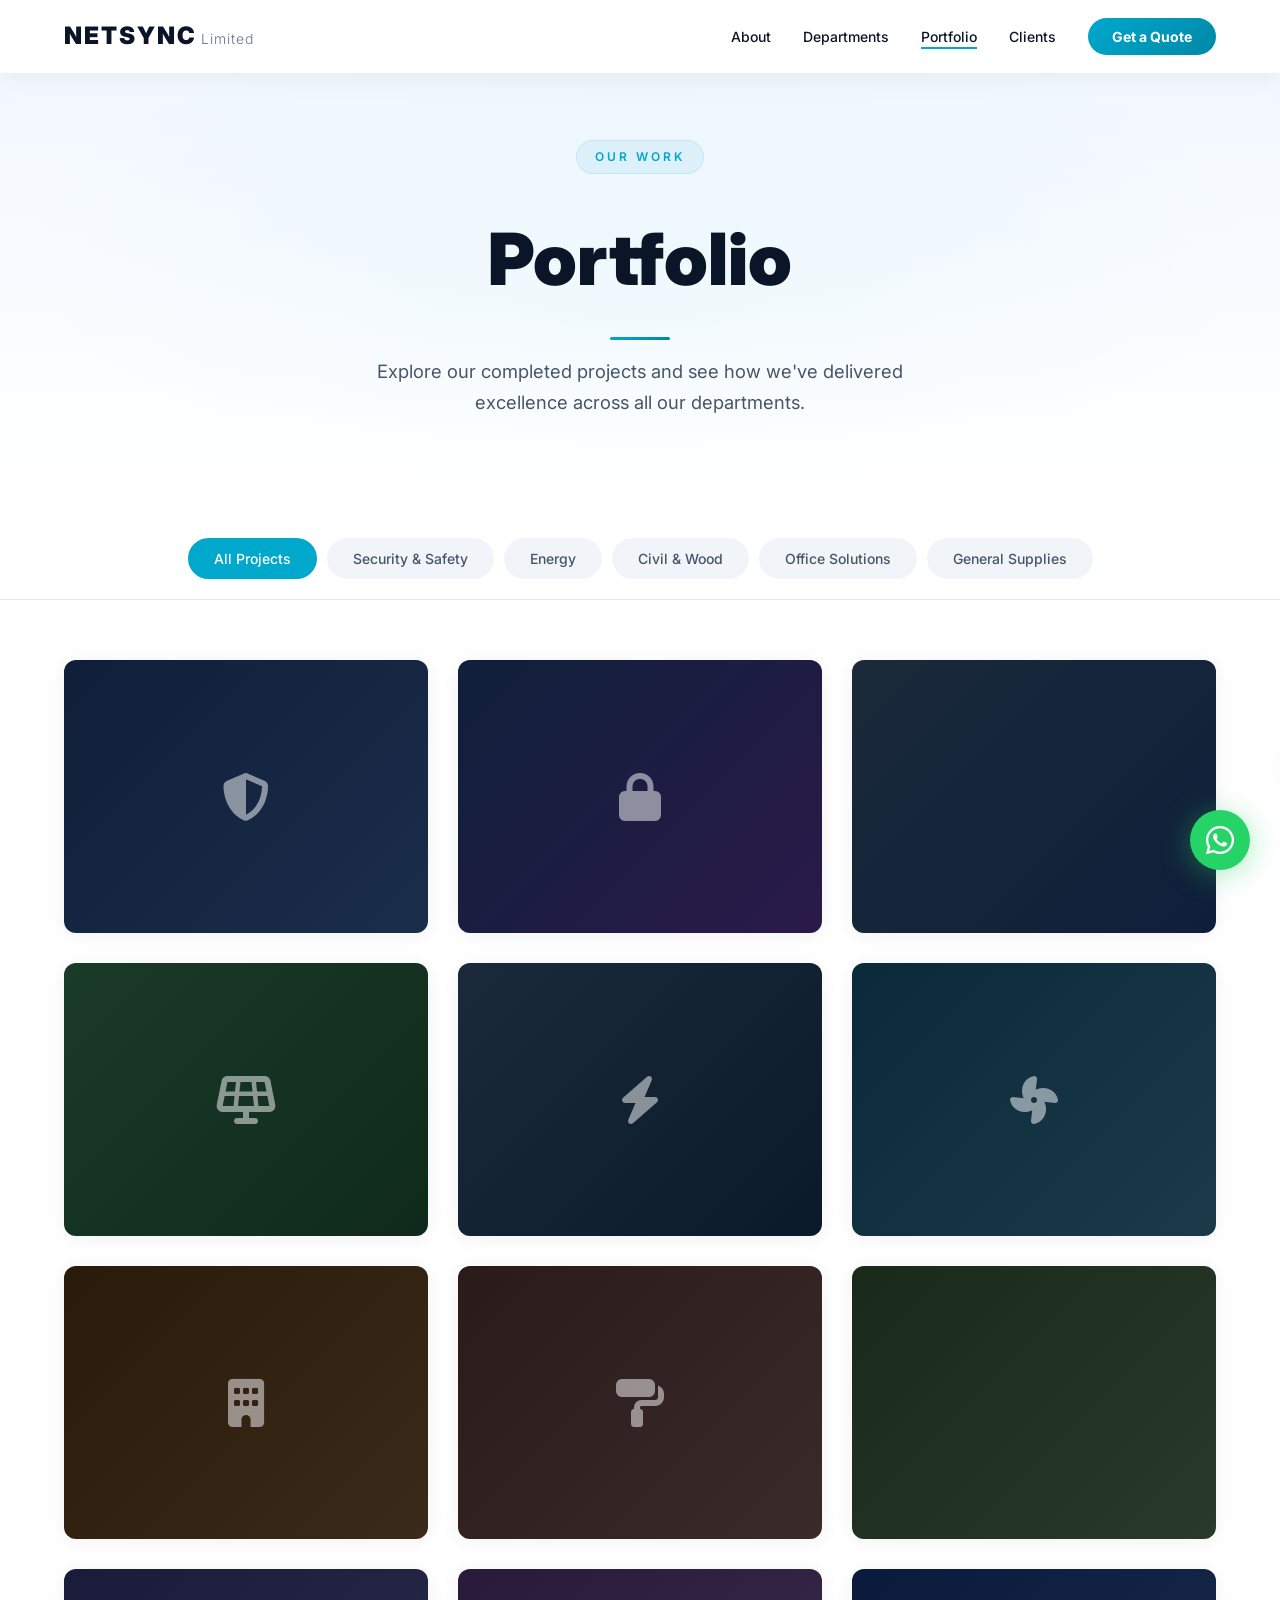
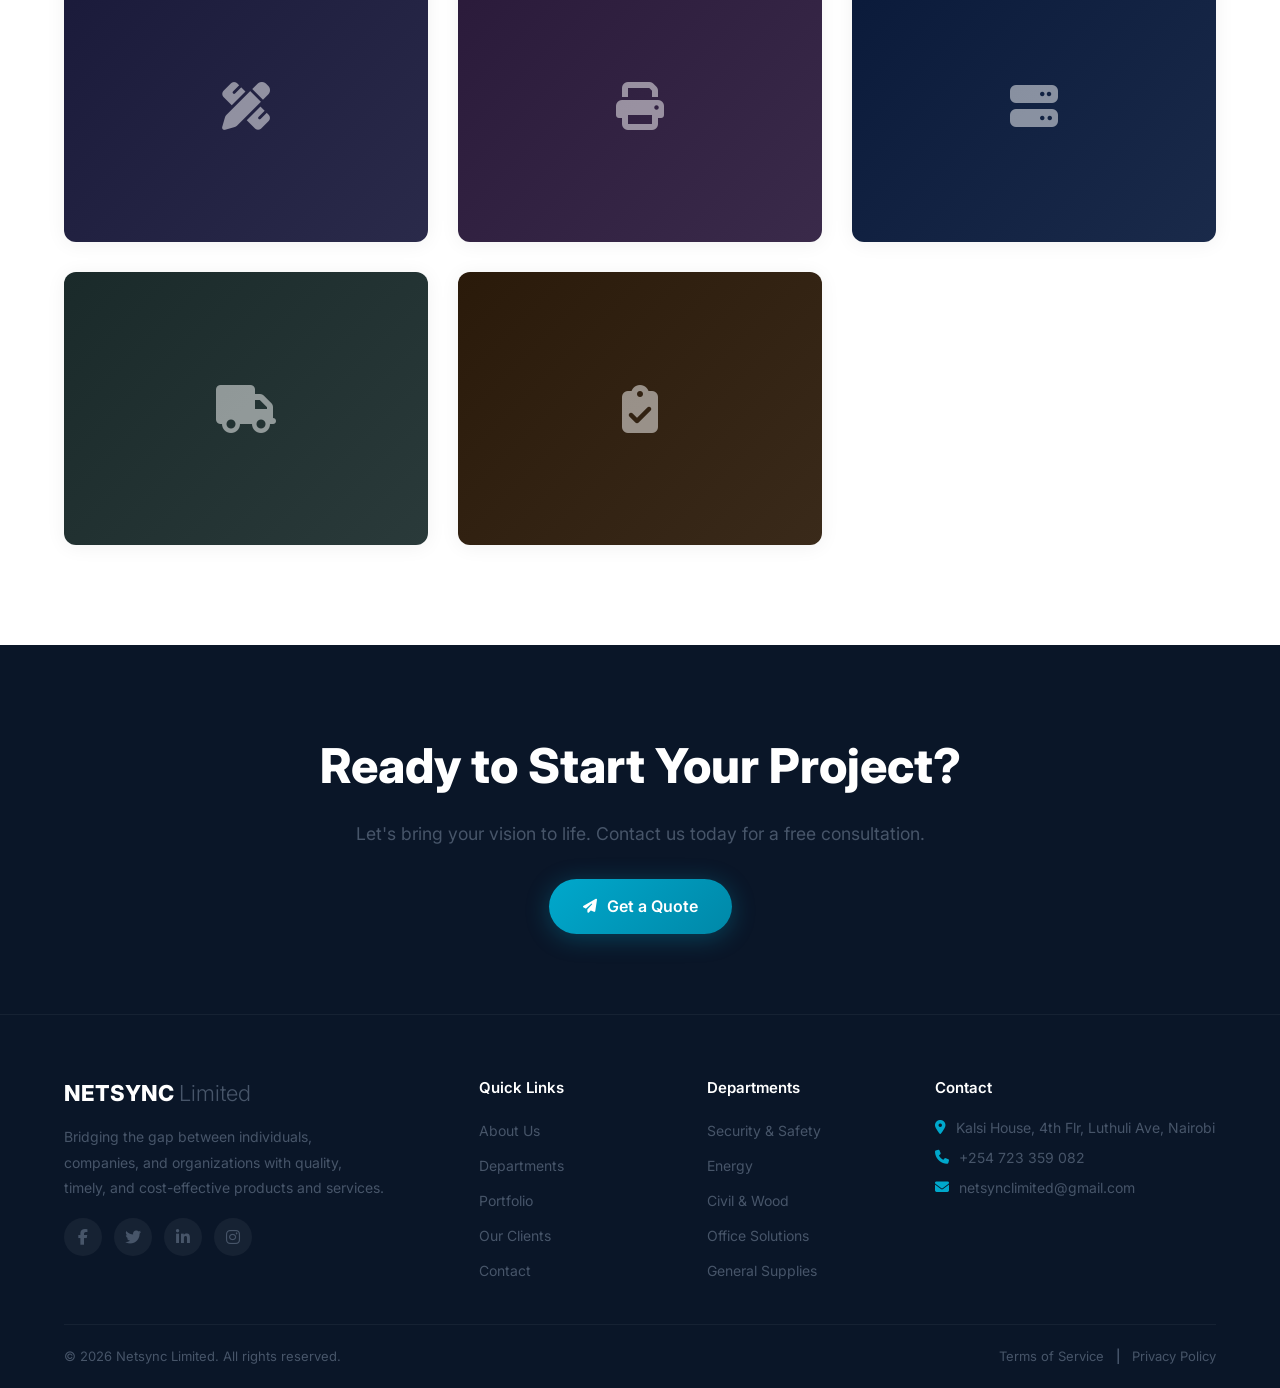
==== commit ff801377: "more changes" ====
--- a/portfolio.html
+++ b/portfolio.html
@@ -355,7 +355,7 @@
                     <h4>Contact</h4>
                     <ul>
                         <li><i class="fas fa-map-marker-alt" aria-hidden="true"></i> Kalsi House, 4th Flr, Luthuli Ave, Nairobi</li>
-                        <li><i class="fas fa-phone" aria-hidden="true"></i> +254 (0) 723 359 082</li>
+                        <li><i class="fas fa-phone" aria-hidden="true"></i> +254 723 359 082</li>
                         <li><i class="fas fa-envelope" aria-hidden="true"></i> netsynclimited@gmail.com</li>
                     </ul>
                 </div>
--- a/css/style.css
+++ b/css/style.css
@@ -354,6 +354,48 @@
     color: var(--white) !important;
 }
 
+/* Light Navbar (for portfolio, terms, privacy pages) */
+#navbar.navbar-light {
+    background: rgba(255, 255, 255, 0.95);
+    backdrop-filter: blur(20px);
+    -webkit-backdrop-filter: blur(20px);
+    box-shadow: 0 4px 30px rgba(0, 0, 0, 0.06);
+}
+
+#navbar.navbar-light .logo-text {
+    color: var(--text-dark);
+}
+
+#navbar.navbar-light .logo-sub {
+    color: var(--gray-500);
+}
+
+#navbar.navbar-light .hamburger-line {
+    background: var(--text-dark);
+}
+
+#navbar.navbar-light .nav-menu a {
+    color: var(--text-dark);
+}
+
+#navbar.navbar-light .nav-menu a:hover,
+#navbar.navbar-light .nav-menu a.active {
+    color: var(--accent-cyan);
+}
+
+#navbar.navbar-light .nav-menu a::after {
+    background: var(--accent-cyan);
+}
+
+#navbar.navbar-light .nav-cta {
+    color: var(--white) !important;
+}
+
+#navbar.navbar-light .nav-cta:hover {
+    color: var(--white) !important;
+    box-shadow: 0 4px 20px rgba(0, 168, 204, 0.4);
+}
+
 /* ============================================================
    HERO SECTION
    ============================================================ */
@@ -365,7 +407,6 @@
     justify-content: center;
     overflow: hidden;
     padding: 100px 24px 60px;
-    /* Background is now set via inline style */
 }
 
 .hero-overlay {
@@ -432,12 +473,9 @@
     font-weight: 900;
     line-height: 1.05;
     margin-bottom: 20px;
-    /* Color set via inline style */
-}
-
+}
 
 .typed-text {
-    /* Color and border set via inline style */
     padding-right: 6px;
     animation: blink 0.8s step-end infinite;
 }
@@ -453,7 +491,6 @@
     max-width: 600px;
     margin: 0 auto 36px;
     line-height: 1.8;
-    /* Color set via inline style */
 }
 
 .hero-buttons {
@@ -477,7 +514,6 @@
     letter-spacing: 2px;
     text-transform: uppercase;
     animation: bounceDown 2s ease-in-out infinite;
-    /* Color set via inline style */
 }
 
 @keyframes bounceDown {
@@ -491,325 +527,351 @@
 }
 
 /* ============================================================
-   ABOUT SECTION
+   ABOUT SECTION - NEW LAYOUT
    ============================================================ */
 .about-section {
     padding: 100px 0;
     background: var(--white);
 }
 
-.about-grid {
+.about-header {
+    text-align: center;
+    max-width: 800px;
+    margin: 0 auto 60px;
+}
+
+.about-tag {
+    display: inline-block;
+    font-size: 12px;
+    font-weight: 600;
+    letter-spacing: 3px;
+    text-transform: uppercase;
+    color: var(--accent-cyan);
+    background: rgba(0, 168, 204, 0.08);
+    padding: 6px 18px;
+    border-radius: 50px;
+    border: 1px solid rgba(0, 168, 204, 0.12);
+    margin-bottom: 16px;
+}
+
+.about-title {
+    font-size: clamp(2rem, 4vw, 3rem);
+    font-weight: 800;
+    color: var(--text-dark);
+    margin-bottom: 8px;
+}
+
+.about-divider {
+    width: 50px;
+    height: 3px;
+    background: linear-gradient(90deg, var(--accent-cyan), var(--accent-teal));
+    border-radius: 10px;
+    margin: 0 auto 24px;
+}
+
+.about-intro {
+    font-size: 1.05rem;
+    color: var(--text-muted);
+    line-height: 1.8;
+    margin-bottom: 16px;
+}
+
+.about-intro strong {
+    color: var(--text-dark);
+}
+
+/* Mission & Vision Cards */
+.mission-vision-grid {
     display: grid;
     grid-template-columns: 1fr 1fr;
-    gap: 60px;
-    align-items: start;
-}
-
-.about-intro {
-    font-size: 1.15rem;
-    line-height: 1.9;
-    margin-bottom: 20px;
-    color: var(--text-dark);
-}
-
-.about-text p {
-    color: var(--text-muted);
-    margin-bottom: 16px;
-}
-
-.about-stats {
-    display: grid;
-    grid-template-columns: repeat(3, 1fr);
-    gap: 20px;
-    margin-top: 36px;
-}
-
-.stat-item {
-    text-align: center;
-    padding: 20px;
-    background: var(--gray-100);
-    border: 1px solid var(--gray-200);
-    border-radius: var(--radius);
-    transition: var(--transition);
-}
-
-.stat-item:hover {
-    transform: translateY(-4px);
-    border-color: var(--accent-cyan);
-    box-shadow: var(--shadow-sm);
-}
-
-.stat-number {
-    display: block;
-    font-size: 2.4rem;
-    font-weight: 800;
-    color: var(--accent-cyan);
-}
-
-.stat-label {
-    font-size: 13px;
-    color: var(--text-muted);
-    text-transform: uppercase;
-    letter-spacing: 1px;
-}
-
-.about-values {
-    display: grid;
-    grid-template-columns: 1fr;
-    gap: 20px;
-}
-
-.value-card {
-    padding: 28px 30px;
-    background: var(--gray-100);
-    border: 1px solid var(--gray-200);
-    border-radius: var(--radius);
-    transition: var(--transition);
-    opacity: 0;
-    transform: translateY(30px);
-}
-
-.value-card.visible {
-    opacity: 1;
-    transform: translateY(0);
-}
-
-.value-card:hover {
-    transform: translateY(-4px);
-    border-color: var(--accent-cyan);
-    box-shadow: var(--shadow-sm);
-}
-
-.value-icon {
-    display: inline-flex;
-    align-items: center;
-    justify-content: center;
-    width: 48px;
-    height: 48px;
-    background: rgba(0, 168, 204, 0.08);
-    border-radius: 50%;
-    margin-bottom: 14px;
-    color: var(--accent-cyan);
-    font-size: 20px;
-}
-
-.value-card h3 {
-    font-size: 18px;
-    font-weight: 700;
-    margin-bottom: 6px;
-    color: var(--text-dark);
-}
-
-.value-card p {
-    font-size: 14px;
-    color: var(--text-muted);
-    line-height: 1.6;
-}
-
-/* ============================================================
-   DEPARTMENTS SECTION
-   ============================================================ */
-.departments-section {
-    padding: 100px 0;
-    background: var(--gray-100);
-}
-
-.departments-grid {
-    display: grid;
-    grid-template-columns: repeat(auto-fit, minmax(340px, 1fr));
     gap: 30px;
-}
-
-.dept-card {
+    margin-bottom: 60px;
+}
+
+.mv-card {
     position: relative;
     border-radius: var(--radius);
     overflow: hidden;
-    min-height: 380px;
-    cursor: pointer;
+    min-height: 300px;
+    display: flex;
+    align-items: center;
     transition: var(--transition);
     box-shadow: var(--shadow-sm);
 }
 
-.dept-card:hover {
+.mv-card:hover {
     transform: translateY(-6px);
     box-shadow: var(--shadow-md);
 }
 
-.dept-card-bg {
+.mv-bg {
     position: absolute;
     inset: 0;
     background-size: cover;
     background-position: center;
-    transition: var(--transition);
-}
-
-/* Department background images (gradient fallbacks) */
-.dept-card[data-department="security"] .dept-card-bg {
-    background: linear-gradient(135deg, #0f1f3a, #1a2d4a),
-        url('https://images.unsplash.com/photo-1558002038-1055907df827?w=600&auto=format');
-    background-blend-mode: overlay;
-}
-
-.dept-card[data-department="energy"] .dept-card-bg {
-    background: linear-gradient(135deg, #0f1f3a, #1a2d4a),
-        url('https://images.unsplash.com/photo-1504328345606-18bbc8c9d7d1?w=600&auto=format');
-    background-blend-mode: overlay;
-}
-
-.dept-card[data-department="civil"] .dept-card-bg {
-    background: linear-gradient(135deg, #0f1f3a, #1a2d4a),
-        url('https://images.unsplash.com/photo-1581094794329-c8112a89af12?w=600&auto=format');
-    background-blend-mode: overlay;
-}
-
-.dept-card[data-department="office"] .dept-card-bg {
-    background: linear-gradient(135deg, #0f1f3a, #1a2d4a),
-        url('https://images.unsplash.com/photo-1497366216548-37526070297c?w=600&auto=format');
-    background-blend-mode: overlay;
-}
-
-.dept-card[data-department="supplies"] .dept-card-bg {
-    background: linear-gradient(135deg, #0f1f3a, #1a2d4a),
-        url('https://images.unsplash.com/photo-1586528116311-ad8dd3c8310d?w=600&auto=format');
-    background-blend-mode: overlay;
-}
-
-.dept-card-overlay {
+    transition: transform 0.6s ease;
+    z-index: 1;
+}
+
+.mv-card:hover .mv-bg {
+    transform: scale(1.05);
+}
+
+.mv-content {
     position: relative;
     z-index: 2;
-    padding: 36px 30px;
-    height: 100%;
-    display: flex;
-    flex-direction: column;
-    background: linear-gradient(180deg,
-            rgba(10, 22, 40, 0.2) 0%,
-            rgba(10, 22, 40, 0.85) 70%,
-            rgba(10, 22, 40, 0.95) 100%);
-    transition: var(--transition);
-}
-
-.dept-card:hover .dept-card-overlay {
-    background: linear-gradient(180deg,
-            rgba(10, 22, 40, 0.1) 0%,
-            rgba(10, 22, 40, 0.8) 60%,
-            rgba(10, 22, 40, 0.95) 100%);
-}
-
-.dept-card:hover .dept-card-bg {
-    transform: scale(1.08);
-}
-
-.dept-icon {
+    padding: 40px 36px;
+    color: var(--white);
+    width: 100%;
+}
+
+.mv-icon {
     display: inline-flex;
     align-items: center;
     justify-content: center;
     width: 56px;
     height: 56px;
-    background: rgba(0, 212, 255, 0.12);
+    background: rgba(0, 168, 204, 0.2);
     border-radius: 50%;
     color: var(--accent-cyan);
     font-size: 24px;
     margin-bottom: 16px;
-    transition: var(--transition);
-}
-
-.dept-card:hover .dept-icon {
-    background: rgba(0, 212, 255, 0.2);
-    transform: scale(1.05);
-}
-
-.dept-card-overlay h3 {
-    font-size: 22px;
+    border: 1px solid rgba(0, 168, 204, 0.2);
+}
+
+.mv-content h3 {
+    font-size: 1.5rem;
     font-weight: 700;
-    margin-bottom: 4px;
+    margin-bottom: 8px;
     color: var(--white);
 }
 
-.dept-tagline {
-    font-size: 13px;
-    font-weight: 500;
-    color: var(--accent-cyan);
-    font-style: italic;
-    margin-bottom: 4px;
-}
-
-.dept-card-overlay>p {
-    font-size: 14px;
-    color: rgba(255, 255, 255, 0.7);
-    margin-bottom: 16px;
-}
-
-.dept-services {
+.mv-content p {
+    font-size: 1rem;
+    color: rgba(255, 255, 255, 0.85);
+    line-height: 1.7;
+    max-width: 90%;
+}
+
+/* Founded & Core Values */
+.about-bottom {
     display: grid;
-    grid-template-columns: 1fr 1fr;
-    gap: 4px 16px;
-    margin-top: auto;
-}
-
-.dept-services li {
-    font-size: 13px;
-    color: rgba(255, 255, 255, 0.85);
-    display: flex;
-    align-items: center;
-    gap: 8px;
-    opacity: 0.8;
-    transition: var(--transition);
-}
-
-.dept-services li i {
-    color: var(--accent-cyan);
-    font-size: 12px;
-    flex-shrink: 0;
-}
-
-.dept-card:hover .dept-services li {
-    opacity: 1;
-}
-
-/* ============================================================
-   CLIENTS SECTION
-   ============================================================ */
-.clients-section {
-    padding: 80px 0;
-    background: var(--white);
-}
-
-.clients-grid {
-    display: grid;
-    grid-template-columns: repeat(auto-fit, minmax(180px, 1fr));
-    gap: 20px;
-}
-
-.client-logo {
-    display: flex;
-    align-items: center;
-    justify-content: center;
-    padding: 24px 16px;
+    grid-template-columns: 280px 1fr;
+    gap: 40px;
+    align-items: center;
     background: var(--gray-100);
     border: 1px solid var(--gray-200);
     border-radius: var(--radius);
-    transition: var(--transition);
+    padding: 40px 48px;
+}
+
+.founded-card {
+    display: flex;
+    flex-direction: column;
+    align-items: center;
+    justify-content: center;
     text-align: center;
-    min-height: 80px;
-}
-
-.client-logo span {
+    padding-right: 40px;
+    border-right: 2px solid var(--gray-200);
+}
+
+.founded-number {
+    font-size: 4rem;
+    font-weight: 900;
+    color: var(--accent-cyan);
+    line-height: 1;
+}
+
+.founded-label {
+    font-size: 1rem;
+    font-weight: 600;
+    color: var(--text-dark);
+    text-transform: uppercase;
+    letter-spacing: 2px;
+    margin-top: 4px;
+}
+
+.founded-icon {
+    margin-top: 8px;
+    font-size: 20px;
+    color: var(--accent-cyan);
+    opacity: 0.5;
+}
+
+.values-list {
+    display: grid;
+    grid-template-columns: 1fr 1fr 1fr;
+    gap: 16px;
+}
+
+.value-item {
+    display: flex;
+    align-items: center;
+    gap: 10px;
+    font-size: 0.95rem;
+    color: var(--text-dark);
+    padding: 8px 0;
+}
+
+.value-item i {
+    color: var(--accent-cyan);
+    font-size: 16px;
+    flex-shrink: 0;
+}
+
+/* ============================================================
+   FULL-WIDTH IMMERSIVE DEPARTMENT DESIGN
+   ============================================================ */
+.departments-wrapper {
+    padding: 4rem 0 0 0;
+    background: var(--white);
+}
+
+.dept-row {
+    position: relative;
+    min-height: 70vh;
+    display: flex;
+    align-items: center;
+    overflow: hidden;
+    margin-top: 4rem;
+}
+
+.dept-row:first-of-type {
+    margin-top: 2rem;
+}
+
+.dept-bg {
+    position: absolute;
+    top: 0;
+    left: 0;
+    width: 100%;
+    height: 100%;
+    background-size: cover;
+    background-position: center;
+    transition: transform 0.8s ease;
+    z-index: 1;
+}
+
+.dept-row:hover .dept-bg {
+    transform: scale(1.04);
+}
+
+.dept-content {
+    position: relative;
+    z-index: 2;
+    width: 100%;
+}
+
+.dept-info {
+    max-width: 550px;
+    background: rgba(5, 11, 20, 0.85);
+    backdrop-filter: blur(16px);
+    -webkit-backdrop-filter: blur(16px);
+    padding: 3.5rem;
+    border-left: 3px solid var(--accent-cyan);
+    box-shadow: 0 8px 32px 0 rgba(0, 0, 0, 0.37);
+    border-radius: 0 var(--radius) var(--radius) 0;
+}
+
+.dept-row.reverse .dept-info {
+    margin-left: auto;
+    border-left: none;
+    border-right: 3px solid var(--accent-cyan);
+    border-radius: var(--radius) 0 0 var(--radius);
+}
+
+.dept-number {
+    font-size: 0.9rem;
+    font-weight: 700;
+    color: var(--accent-cyan);
+    letter-spacing: 2px;
+}
+
+.dept-info h3 {
+    font-size: 2rem;
+    margin: 0.5rem 0 1rem;
+    color: var(--white);
+    font-weight: 700;
+}
+
+.dept-info p {
+    color: var(--gray-400);
+    margin-bottom: 2rem;
+    line-height: 1.8;
+}
+
+.service-list {
+    list-style: none;
+    display: grid;
+    grid-template-columns: repeat(auto-fit, minmax(220px, 1fr));
+    gap: 1rem;
+}
+
+.service-list li {
+    font-size: 0.95rem;
+    color: rgba(255, 255, 255, 0.85);
+    display: flex;
+    align-items: center;
+    gap: 0.75rem;
+}
+
+.service-list i {
+    color: var(--accent-cyan);
+    width: 20px;
     font-size: 14px;
-    font-weight: 500;
-    color: var(--text-muted);
-    transition: var(--transition);
-    letter-spacing: 0.5px;
-}
-
-.client-logo:hover {
-    transform: translateY(-4px);
-    border-color: var(--accent-cyan);
-    box-shadow: var(--shadow-sm);
-    background: rgba(0, 168, 204, 0.04);
-}
-
-.client-logo:hover span {
-    color: var(--text-dark);
+}
+
+/* ============================================================
+   ENDLESS CLIENT MARQUEE STRIP
+   ============================================================ */
+.clients-section {
+    padding: 6rem 0;
+    background: var(--white);
+}
+
+.clients-section .section-header {
+    margin-bottom: 40px;
+}
+
+.marquee-container {
+    width: 100%;
+    overflow: hidden;
+    background: var(--primary-dark);
+    padding: 2.5rem 0;
+    border-top: 1px solid rgba(0, 212, 255, 0.15);
+    border-bottom: 1px solid rgba(0, 212, 255, 0.15);
+    position: relative;
+}
+
+.marquee-track {
+    display: flex;
+    width: max-content;
+    animation: scrollMarquee 35s linear infinite;
+    gap: 4rem;
+}
+
+.marquee-track span {
+    font-size: 1.15rem;
+    font-weight: 600;
+    color: var(--gray-400);
+    letter-spacing: 1px;
+    transition: all 0.4s ease;
+    cursor: default;
+    white-space: nowrap;
+}
+
+.marquee-track span:hover {
+    color: var(--accent-cyan);
+    text-shadow: 0 0 10px rgba(0, 212, 255, 0.3);
+}
+
+@keyframes scrollMarquee {
+    0% {
+        transform: translateX(0);
+    }
+    100% {
+        transform: translateX(-50%);
+    }
 }
 
 /* ============================================================
@@ -1030,242 +1092,106 @@
 }
 
 /* ============================================================
-   TOAST NOTIFICATION
+   MAP SECTION
    ============================================================ */
-.toast {
-    position: fixed;
-    bottom: 100px;
-    right: 30px;
-    z-index: 9998;
-    display: flex;
-    align-items: center;
+.map-section {
+    padding: 80px 0 60px;
+    background: var(--gray-100);
+}
+
+.map-wrapper {
+    display: grid;
+    grid-template-columns: 1.5fr 1fr;
+    gap: 40px;
+    align-items: stretch;
+}
+
+.map-container {
+    position: relative;
+    border-radius: var(--radius);
+    overflow: hidden;
+    box-shadow: var(--shadow-md);
+    min-height: 400px;
+    background: var(--gray-200);
+}
+
+.map-container iframe {
+    position: absolute;
+    top: 0;
+    left: 0;
+    width: 100%;
+    height: 100%;
+    border: 0;
+}
+
+.map-details {
+    display: flex;
+    flex-direction: column;
     gap: 16px;
-    padding: 16px 24px;
+    justify-content: center;
+}
+
+.map-info-card {
+    display: flex;
+    align-items: flex-start;
+    gap: 16px;
+    padding: 20px 24px;
     background: var(--white);
     border: 1px solid var(--gray-200);
     border-radius: var(--radius);
-    box-shadow: var(--shadow-lg);
-    transform: translateX(120%);
-    transition: transform 0.5s cubic-bezier(0.34, 1.56, 0.64, 1);
-    max-width: 400px;
-}
-
-.toast.show {
-    transform: translateX(0);
-}
-
-.toast-icon {
+    box-shadow: var(--shadow-sm);
+    transition: var(--transition);
+}
+
+.map-info-card:hover {
+    transform: translateY(-2px);
+    box-shadow: var(--shadow-md);
+    border-color: var(--accent-cyan);
+}
+
+.map-info-icon {
     display: flex;
     align-items: center;
     justify-content: center;
-    width: 40px;
-    height: 40px;
-    background: rgba(0, 168, 204, 0.1);
+    width: 44px;
+    height: 44px;
+    background: rgba(0, 168, 204, 0.08);
     border-radius: 50%;
     color: var(--accent-cyan);
     font-size: 18px;
     flex-shrink: 0;
 }
 
-.toast-content h4 {
+.map-info-card h4 {
     font-size: 15px;
     font-weight: 600;
     color: var(--text-dark);
-}
-
-.toast-content p {
-    font-size: 13px;
-    color: var(--text-muted);
-}
-
-.toast-close {
-    background: none;
-    border: none;
-    color: var(--gray-400);
-    font-size: 24px;
-    cursor: pointer;
-    padding: 0 4px;
-    transition: var(--transition);
-}
-
-.toast-close:hover {
-    color: var(--text-dark);
-}
-
-/* ============================================================
-   WHATSAPP FLOATING BUTTON
-   ============================================================ */
-.whatsapp-float {
-    position: fixed;
-    bottom: 30px;
-    right: 30px;
-    z-index: 1000;
-    display: flex;
-    align-items: center;
-    justify-content: center;
-    width: 60px;
-    height: 60px;
-    background: #25D366;
-    border-radius: 50%;
-    color: var(--white);
-    font-size: 32px;
-    box-shadow: 0 4px 30px rgba(37, 211, 102, 0.4);
-    transition: var(--transition);
-    animation: floatPulse 2s ease-in-out infinite;
-}
-
-.whatsapp-float:hover {
-    transform: scale(1.1);
-    color: var(--white);
-    box-shadow: 0 8px 40px rgba(37, 211, 102, 0.6);
-}
-
-@keyframes floatPulse {
-    0%,
-    100% {
-        transform: scale(1);
-    }
-    50% {
-        transform: scale(1.05);
-    }
-}
-
-/* ============================================================
-   FOOTER
-   ============================================================ */
-.footer {
-    padding: 60px 0 20px;
-    background: var(--primary-dark);
-    border-top: 1px solid rgba(255, 255, 255, 0.05);
-}
-
-.footer-grid {
-    display: grid;
-    grid-template-columns: 2fr 1fr 1fr 1.5fr;
-    gap: 40px;
-    padding-bottom: 40px;
-    border-bottom: 1px solid rgba(255, 255, 255, 0.05);
-}
-
-.footer-brand h3 {
-    font-size: 22px;
-    font-weight: 800;
-    margin-bottom: 12px;
-    color: var(--white);
-}
-
-.footer-brand h3 span {
-    color: var(--text-muted);
-    font-weight: 300;
-}
-
-.footer-brand p {
+    margin-bottom: 2px;
+}
+
+.map-info-card p {
     font-size: 14px;
     color: var(--text-muted);
-    line-height: 1.8;
-    max-width: 320px;
-}
-
-.footer-social {
-    display: flex;
-    gap: 12px;
-    margin-top: 18px;
-}
-
-.footer-social a {
-    display: flex;
-    align-items: center;
+    line-height: 1.6;
+    margin-bottom: 0;
+}
+
+.btn-get-directions {
+    margin-top: 8px;
     justify-content: center;
-    width: 38px;
-    height: 38px;
-    background: rgba(255, 255, 255, 0.05);
-    border-radius: 50%;
-    color: var(--text-muted);
-    transition: var(--transition);
-}
-
-.footer-social a:hover {
-    background: rgba(0, 212, 255, 0.1);
-    color: var(--accent-cyan);
+    background: linear-gradient(135deg, #34A853, #2E8B57);
+    box-shadow: 0 4px 25px rgba(52, 168, 83, 0.3);
+}
+
+.btn-get-directions:hover {
+    background: linear-gradient(135deg, #2E8B57, #1A6B3C);
+    box-shadow: 0 8px 40px rgba(52, 168, 83, 0.4);
     transform: translateY(-3px);
-}
-
-.footer h4 {
-    font-size: 15px;
-    font-weight: 600;
-    color: var(--white);
-    margin-bottom: 16px;
-}
-
-.footer-links ul,
-.footer-departments ul,
-.footer-contact ul {
-    display: flex;
-    flex-direction: column;
-    gap: 8px;
-}
-
-.footer-links a,
-.footer-departments a {
-    font-size: 14px;
-    color: var(--text-muted);
-    transition: var(--transition);
-}
-
-.footer-links a:hover,
-.footer-departments a:hover {
-    color: var(--accent-cyan);
-    padding-left: 4px;
-}
-
-.footer-contact li {
-    font-size: 14px;
-    color: var(--text-muted);
-    display: flex;
-    align-items: flex-start;
-    gap: 10px;
-    line-height: 1.6;
-}
-
-.footer-contact li i {
-    color: var(--accent-cyan);
-    margin-top: 3px;
-    flex-shrink: 0;
-}
-
-.footer-bottom {
-    display: flex;
-    justify-content: space-between;
-    align-items: center;
-    padding-top: 20px;
-    font-size: 13px;
-    color: var(--text-muted);
-}
-
-.footer-legal {
-    display: flex;
-    align-items: center;
-    gap: 12px;
-}
-
-.footer-legal a {
-    color: var(--text-muted);
-    font-size: 13px;
-}
-
-.footer-legal a:hover {
-    color: var(--accent-cyan);
-}
-
-.footer-legal span {
-    color: var(--gray-500);
 }
 
 /* ============================================================
    PORTFOLIO PAGE STYLES
    ============================================================ */
-
-/* Page Hero */
 .page-hero {
     position: relative;
     padding: 140px 0 80px;
@@ -1299,7 +1225,6 @@
     margin: 16px auto 0;
 }
 
-/* Portfolio Filter */
 .portfolio-filter-section {
     padding: 40px 0 20px;
     background: var(--white);
@@ -1337,7 +1262,6 @@
     border-color: var(--accent-cyan);
 }
 
-/* Portfolio Grid */
 .portfolio-grid-section {
     padding: 60px 0 100px;
     background: var(--white);
@@ -1355,48 +1279,20 @@
     animation: fadeUp 0.6s ease forwards;
 }
 
-.portfolio-item:nth-child(1) {
-    animation-delay: 0.1s;
-}
-.portfolio-item:nth-child(2) {
-    animation-delay: 0.15s;
-}
-.portfolio-item:nth-child(3) {
-    animation-delay: 0.2s;
-}
-.portfolio-item:nth-child(4) {
-    animation-delay: 0.25s;
-}
-.portfolio-item:nth-child(5) {
-    animation-delay: 0.3s;
-}
-.portfolio-item:nth-child(6) {
-    animation-delay: 0.35s;
-}
-.portfolio-item:nth-child(7) {
-    animation-delay: 0.4s;
-}
-.portfolio-item:nth-child(8) {
-    animation-delay: 0.45s;
-}
-.portfolio-item:nth-child(9) {
-    animation-delay: 0.5s;
-}
-.portfolio-item:nth-child(10) {
-    animation-delay: 0.55s;
-}
-.portfolio-item:nth-child(11) {
-    animation-delay: 0.6s;
-}
-.portfolio-item:nth-child(12) {
-    animation-delay: 0.65s;
-}
-.portfolio-item:nth-child(13) {
-    animation-delay: 0.7s;
-}
-.portfolio-item:nth-child(14) {
-    animation-delay: 0.75s;
-}
+.portfolio-item:nth-child(1) { animation-delay: 0.1s; }
+.portfolio-item:nth-child(2) { animation-delay: 0.15s; }
+.portfolio-item:nth-child(3) { animation-delay: 0.2s; }
+.portfolio-item:nth-child(4) { animation-delay: 0.25s; }
+.portfolio-item:nth-child(5) { animation-delay: 0.3s; }
+.portfolio-item:nth-child(6) { animation-delay: 0.35s; }
+.portfolio-item:nth-child(7) { animation-delay: 0.4s; }
+.portfolio-item:nth-child(8) { animation-delay: 0.45s; }
+.portfolio-item:nth-child(9) { animation-delay: 0.5s; }
+.portfolio-item:nth-child(10) { animation-delay: 0.55s; }
+.portfolio-item:nth-child(11) { animation-delay: 0.6s; }
+.portfolio-item:nth-child(12) { animation-delay: 0.65s; }
+.portfolio-item:nth-child(13) { animation-delay: 0.7s; }
+.portfolio-item:nth-child(14) { animation-delay: 0.75s; }
 
 @keyframes fadeUp {
     to {
@@ -1476,7 +1372,6 @@
     align-self: flex-start;
 }
 
-/* Portfolio CTA */
 .portfolio-cta {
     padding: 80px 0;
     background: var(--primary-dark);
@@ -1494,6 +1389,439 @@
     font-size: 1.1rem;
     color: var(--text-muted);
     margin-bottom: 30px;
+}
+
+/* ============================================================
+   LEGAL PAGES (Terms & Privacy)
+   ============================================================ */
+.legal-hero {
+    position: relative;
+    padding: 140px 0 60px;
+    background: linear-gradient(180deg, #f0f7ff 0%, var(--white) 100%);
+    text-align: center;
+    overflow: hidden;
+}
+
+.legal-hero-content {
+    position: relative;
+    z-index: 1;
+}
+
+.legal-hero h1 {
+    font-size: clamp(2.8rem, 6vw, 4.5rem);
+    font-weight: 900;
+    color: var(--text-dark);
+    margin: 12px 0;
+}
+
+.legal-hero-subtitle {
+    font-size: 1.15rem;
+    color: var(--text-muted);
+    max-width: 600px;
+    margin: 16px auto 0;
+}
+
+.legal-meta {
+    display: flex;
+    flex-wrap: wrap;
+    gap: 24px;
+    justify-content: center;
+    margin-top: 24px;
+}
+
+.legal-meta span {
+    display: inline-flex;
+    align-items: center;
+    gap: 8px;
+    font-size: 14px;
+    color: var(--text-muted);
+    background: var(--gray-100);
+    padding: 6px 16px;
+    border-radius: 50px;
+    border: 1px solid var(--gray-200);
+}
+
+.legal-meta i {
+    color: var(--accent-cyan);
+}
+
+.legal-content {
+    padding: 60px 0 100px;
+    background: var(--white);
+}
+
+.legal-wrapper {
+    display: grid;
+    grid-template-columns: 280px 1fr;
+    gap: 50px;
+    align-items: start;
+}
+
+.legal-sidebar {
+    position: sticky;
+    top: 100px;
+}
+
+.legal-toc {
+    background: var(--gray-100);
+    border: 1px solid var(--gray-200);
+    border-radius: var(--radius);
+    padding: 28px 24px;
+}
+
+.legal-toc h3 {
+    font-size: 16px;
+    font-weight: 700;
+    color: var(--text-dark);
+    margin-bottom: 16px;
+    padding-bottom: 12px;
+    border-bottom: 2px solid var(--gray-200);
+}
+
+.legal-toc ul {
+    display: flex;
+    flex-direction: column;
+    gap: 6px;
+}
+
+.legal-toc ul li a {
+    font-size: 14px;
+    color: var(--text-muted);
+    transition: var(--transition);
+    display: block;
+    padding: 4px 0;
+}
+
+.legal-toc ul li a:hover {
+    color: var(--accent-cyan);
+    padding-left: 8px;
+}
+
+.legal-body {
+    max-width: 800px;
+}
+
+.legal-section {
+    margin-bottom: 48px;
+    padding-bottom: 40px;
+    border-bottom: 1px solid var(--gray-200);
+}
+
+.legal-section:last-child {
+    border-bottom: none;
+    margin-bottom: 0;
+    padding-bottom: 0;
+}
+
+.legal-section h2 {
+    font-size: 24px;
+    font-weight: 700;
+    color: var(--text-dark);
+    margin-bottom: 16px;
+}
+
+.legal-section p {
+    font-size: 15px;
+    color: var(--text-muted);
+    line-height: 1.8;
+    margin-bottom: 12px;
+}
+
+.legal-section p strong {
+    color: var(--text-dark);
+}
+
+.legal-list {
+    list-style: none;
+    padding-left: 0;
+    margin: 12px 0 16px 0;
+}
+
+.legal-list li {
+    font-size: 15px;
+    color: var(--text-muted);
+    line-height: 1.7;
+    padding: 6px 0 6px 28px;
+    position: relative;
+}
+
+.legal-list li::before {
+    content: '▸';
+    position: absolute;
+    left: 0;
+    color: var(--accent-cyan);
+    font-weight: 700;
+}
+
+.legal-list li strong {
+    color: var(--text-dark);
+}
+
+.legal-contact {
+    background: var(--gray-100);
+    border: 1px solid var(--gray-200);
+    border-radius: var(--radius);
+    padding: 20px 24px;
+    margin-top: 12px;
+}
+
+.legal-contact p {
+    display: flex;
+    align-items: center;
+    gap: 12px;
+    margin-bottom: 8px;
+    font-size: 15px;
+    color: var(--text-muted);
+}
+
+.legal-contact p:last-child {
+    margin-bottom: 0;
+}
+
+.legal-contact i {
+    width: 20px;
+    color: var(--accent-cyan);
+    flex-shrink: 0;
+}
+
+.legal-contact a {
+    color: var(--accent-cyan);
+}
+
+.legal-contact a:hover {
+    color: var(--accent-teal);
+}
+
+/* ============================================================
+   FOOTER
+   ============================================================ */
+.footer {
+    padding: 60px 0 20px;
+    background: var(--primary-dark);
+    border-top: 1px solid rgba(255, 255, 255, 0.05);
+}
+
+.footer-grid {
+    display: grid;
+    grid-template-columns: 2fr 1fr 1fr 1.5fr;
+    gap: 40px;
+    padding-bottom: 40px;
+    border-bottom: 1px solid rgba(255, 255, 255, 0.05);
+}
+
+.footer-brand h3 {
+    font-size: 22px;
+    font-weight: 800;
+    margin-bottom: 12px;
+    color: var(--white);
+}
+
+.footer-brand h3 span {
+    color: var(--text-muted);
+    font-weight: 300;
+}
+
+.footer-brand p {
+    font-size: 14px;
+    color: var(--text-muted);
+    line-height: 1.8;
+    max-width: 320px;
+}
+
+.footer-social {
+    display: flex;
+    gap: 12px;
+    margin-top: 18px;
+}
+
+.footer-social a {
+    display: flex;
+    align-items: center;
+    justify-content: center;
+    width: 38px;
+    height: 38px;
+    background: rgba(255, 255, 255, 0.05);
+    border-radius: 50%;
+    color: var(--text-muted);
+    transition: var(--transition);
+}
+
+.footer-social a:hover {
+    background: rgba(0, 212, 255, 0.1);
+    color: var(--accent-cyan);
+    transform: translateY(-3px);
+}
+
+.footer h4 {
+    font-size: 15px;
+    font-weight: 600;
+    color: var(--white);
+    margin-bottom: 16px;
+}
+
+.footer-links ul,
+.footer-departments ul,
+.footer-contact ul {
+    display: flex;
+    flex-direction: column;
+    gap: 8px;
+}
+
+.footer-links a,
+.footer-departments a {
+    font-size: 14px;
+    color: var(--text-muted);
+    transition: var(--transition);
+}
+
+.footer-links a:hover,
+.footer-departments a:hover {
+    color: var(--accent-cyan);
+    padding-left: 4px;
+}
+
+.footer-contact li {
+    font-size: 14px;
+    color: var(--text-muted);
+    display: flex;
+    align-items: flex-start;
+    gap: 10px;
+    line-height: 1.6;
+}
+
+.footer-contact li i {
+    color: var(--accent-cyan);
+    margin-top: 3px;
+    flex-shrink: 0;
+}
+
+.footer-bottom {
+    display: flex;
+    justify-content: space-between;
+    align-items: center;
+    padding-top: 20px;
+    font-size: 13px;
+    color: var(--text-muted);
+}
+
+.footer-legal {
+    display: flex;
+    align-items: center;
+    gap: 12px;
+}
+
+.footer-legal a {
+    color: var(--text-muted);
+    font-size: 13px;
+}
+
+.footer-legal a:hover {
+    color: var(--accent-cyan);
+}
+
+.footer-legal span {
+    color: var(--gray-500);
+}
+
+/* ============================================================
+   TOAST NOTIFICATION
+   ============================================================ */
+.toast {
+    position: fixed;
+    bottom: 100px;
+    right: 30px;
+    z-index: 9998;
+    display: flex;
+    align-items: center;
+    gap: 16px;
+    padding: 16px 24px;
+    background: var(--white);
+    border: 1px solid var(--gray-200);
+    border-radius: var(--radius);
+    box-shadow: var(--shadow-lg);
+    transform: translateX(120%);
+    transition: transform 0.5s cubic-bezier(0.34, 1.56, 0.64, 1);
+    max-width: 400px;
+}
+
+.toast.show {
+    transform: translateX(0);
+}
+
+.toast-icon {
+    display: flex;
+    align-items: center;
+    justify-content: center;
+    width: 40px;
+    height: 40px;
+    background: rgba(0, 168, 204, 0.1);
+    border-radius: 50%;
+    color: var(--accent-cyan);
+    font-size: 18px;
+    flex-shrink: 0;
+}
+
+.toast-content h4 {
+    font-size: 15px;
+    font-weight: 600;
+    color: var(--text-dark);
+}
+
+.toast-content p {
+    font-size: 13px;
+    color: var(--text-muted);
+}
+
+.toast-close {
+    background: none;
+    border: none;
+    color: var(--gray-400);
+    font-size: 24px;
+    cursor: pointer;
+    padding: 0 4px;
+    transition: var(--transition);
+}
+
+.toast-close:hover {
+    color: var(--text-dark);
+}
+
+/* ============================================================
+   WHATSAPP FLOATING BUTTON
+   ============================================================ */
+.whatsapp-float {
+    position: fixed;
+    bottom: 30px;
+    right: 30px;
+    z-index: 1000;
+    display: flex;
+    align-items: center;
+    justify-content: center;
+    width: 60px;
+    height: 60px;
+    background: #25D366;
+    border-radius: 50%;
+    color: var(--white);
+    font-size: 32px;
+    box-shadow: 0 4px 30px rgba(37, 211, 102, 0.4);
+    transition: var(--transition);
+    animation: floatPulse 2s ease-in-out infinite;
+}
+
+.whatsapp-float:hover {
+    transform: scale(1.1);
+    color: var(--white);
+    box-shadow: 0 8px 40px rgba(37, 211, 102, 0.6);
+}
+
+@keyframes floatPulse {
+    0%,
+    100% {
+        transform: scale(1);
+    }
+    50% {
+        transform: scale(1.05);
+    }
 }
 
 /* ============================================================
@@ -1510,39 +1838,10 @@
     transform: translateY(0);
 }
 
-.reveal-left {
-    opacity: 0;
-    transform: translateX(-40px);
-    transition: opacity 0.8s ease, transform 0.8s ease;
-}
-
-.reveal-left.visible {
-    opacity: 1;
-    transform: translateX(0);
-}
-
-.reveal-right {
-    opacity: 0;
-    transform: translateX(40px);
-    transition: opacity 0.8s ease, transform 0.8s ease;
-}
-
-.reveal-right.visible {
-    opacity: 1;
-    transform: translateX(0);
-}
-
 /* ============================================================
    RESPONSIVE BREAKPOINTS
    ============================================================ */
-
-/* Tablets & Small Laptops */
 @media (max-width: 1024px) {
-    .about-grid {
-        grid-template-columns: 1fr;
-        gap: 40px;
-    }
-
     .contact-wrapper {
         grid-template-columns: 1fr;
         gap: 40px;
@@ -1560,9 +1859,85 @@
     .portfolio-grid {
         grid-template-columns: repeat(auto-fill, minmax(280px, 1fr));
     }
-}
-
-/* Mobile & Small Tablets */
+
+    .legal-wrapper {
+        grid-template-columns: 1fr;
+        gap: 30px;
+    }
+
+    .legal-sidebar {
+        display: none;
+    }
+
+    .legal-body {
+        max-width: 100%;
+    }
+
+    .map-wrapper {
+        grid-template-columns: 1fr;
+        gap: 30px;
+    }
+
+    .map-container {
+        min-height: 350px;
+    }
+
+    .map-details {
+        display: grid;
+        grid-template-columns: 1fr 1fr;
+        gap: 16px;
+    }
+
+    .btn-get-directions {
+        grid-column: 1 / -1;
+    }
+
+    .dept-info {
+        max-width: 480px;
+        padding: 2.5rem;
+    }
+
+    .dept-info h3 {
+        font-size: 1.6rem;
+    }
+
+    .service-list {
+        grid-template-columns: 1fr 1fr;
+        gap: 0.75rem;
+    }
+
+    /* About Section */
+    .mission-vision-grid {
+        grid-template-columns: 1fr 1fr;
+        gap: 24px;
+    }
+
+    .about-bottom {
+        grid-template-columns: 1fr;
+        gap: 24px;
+        padding: 32px 28px;
+    }
+
+    .founded-card {
+        padding-right: 0;
+        border-right: none;
+        border-bottom: 2px solid var(--gray-200);
+        padding-bottom: 20px;
+        flex-direction: row;
+        gap: 24px;
+        justify-content: center;
+    }
+
+    .founded-number {
+        font-size: 3rem;
+    }
+
+    .values-list {
+        grid-template-columns: 1fr 1fr;
+        gap: 12px;
+    }
+}
+
 @media (max-width: 768px) {
     .nav-toggle {
         display: flex;
@@ -1602,11 +1977,9 @@
         transform: rotate(-45deg) translate(5px, -5px);
     }
 
-    /* Mobile menu links - dark text on white background */
     .nav-menu a {
         color: var(--text-dark) !important;
     }
-
     .nav-menu .nav-cta {
         color: var(--white) !important;
     }
@@ -1624,18 +1997,6 @@
         width: 100%;
         max-width: 300px;
         justify-content: center;
-    }
-
-    .departments-grid {
-        grid-template-columns: 1fr;
-    }
-
-    .dept-services {
-        grid-template-columns: 1fr 1fr;
-    }
-
-    .clients-grid {
-        grid-template-columns: repeat(auto-fit, minmax(140px, 1fr));
     }
 
     .contact-info {
@@ -1695,333 +2056,7 @@
         padding: 8px 16px;
         font-size: 12px;
     }
-}
-
-/* Small Phones */
-@media (max-width: 480px) {
-    .container {
-        padding: 0 16px;
-    }
-
-    .hero-section {
-        padding: 80px 16px 40px;
-        min-height: 90vh;
-    }
-
-    .hero-badge {
-        font-size: 11px;
-        padding: 6px 14px;
-    }
-
-    .hero-subtitle {
-        font-size: 15px;
-    }
-
-    .about-stats {
-        grid-template-columns: 1fr 1fr;
-    }
-
-    .stat-item:last-child {
-        grid-column: span 2;
-    }
-
-    .dept-services {
-        grid-template-columns: 1fr;
-    }
-
-    .dept-card-overlay {
-        padding: 24px 18px;
-    }
-
-    .clients-grid {
-        grid-template-columns: repeat(2, 1fr);
-    }
-
-    .client-logo {
-        padding: 16px 12px;
-        min-height: 60px;
-    }
-
-    .client-logo span {
-        font-size: 12px;
-    }
-
-    .info-credentials {
-        flex-direction: column;
-    }
-
-    .cred-badge {
-        justify-content: center;
-    }
-
-    .section-header {
-        margin-bottom: 40px;
-    }
-
-    .portfolio-item .portfolio-image {
-        aspect-ratio: 4/3;
-    }
-}
-
-/* Touch devices: remove sticky hovers */
-@media (hover: none) {
-    .dept-card:hover .dept-card-bg {
-        transform: none;
-    }
-    .dept-card:hover .dept-card-overlay {
-        background: linear-gradient(180deg,
-                rgba(10, 22, 40, 0.2) 0%,
-                rgba(10, 22, 40, 0.85) 70%,
-                rgba(10, 22, 40, 0.95) 100%);
-    }
-    .client-logo:hover {
-        transform: none;
-    }
-    .info-card:hover {
-        transform: none;
-    }
-    .stat-item:hover {
-        transform: none;
-    }
-    .value-card:hover {
-        transform: none;
-    }
-    .portfolio-image:hover {
-        transform: none;
-    }
-    .portfolio-image:hover .portfolio-overlay {
-        opacity: 0;
-    }
-}
-
-/* ============================================================
-   LEGAL PAGES (Terms & Privacy)
-   ============================================================ */
-
-/* Legal Hero */
-.legal-hero {
-    position: relative;
-    padding: 140px 0 60px;
-    background: linear-gradient(180deg, #f0f7ff 0%, var(--white) 100%);
-    text-align: center;
-    overflow: hidden;
-}
-
-.legal-hero-content {
-    position: relative;
-    z-index: 1;
-}
-
-.legal-hero h1 {
-    font-size: clamp(2.8rem, 6vw, 4.5rem);
-    font-weight: 900;
-    color: var(--text-dark);
-    margin: 12px 0;
-}
-
-.legal-hero-subtitle {
-    font-size: 1.15rem;
-    color: var(--text-muted);
-    max-width: 600px;
-    margin: 16px auto 0;
-}
-
-.legal-meta {
-    display: flex;
-    flex-wrap: wrap;
-    gap: 24px;
-    justify-content: center;
-    margin-top: 24px;
-}
-
-.legal-meta span {
-    display: inline-flex;
-    align-items: center;
-    gap: 8px;
-    font-size: 14px;
-    color: var(--text-muted);
-    background: var(--gray-100);
-    padding: 6px 16px;
-    border-radius: 50px;
-    border: 1px solid var(--gray-200);
-}
-
-.legal-meta i {
-    color: var(--accent-cyan);
-}
-
-/* Legal Content Layout */
-.legal-content {
-    padding: 60px 0 100px;
-    background: var(--white);
-}
-
-.legal-wrapper {
-    display: grid;
-    grid-template-columns: 280px 1fr;
-    gap: 50px;
-    align-items: start;
-}
-
-/* Sidebar / Table of Contents */
-.legal-sidebar {
-    position: sticky;
-    top: 100px;
-}
-
-.legal-toc {
-    background: var(--gray-100);
-    border: 1px solid var(--gray-200);
-    border-radius: var(--radius);
-    padding: 28px 24px;
-}
-
-.legal-toc h3 {
-    font-size: 16px;
-    font-weight: 700;
-    color: var(--text-dark);
-    margin-bottom: 16px;
-    padding-bottom: 12px;
-    border-bottom: 2px solid var(--gray-200);
-}
-
-.legal-toc ul {
-    display: flex;
-    flex-direction: column;
-    gap: 6px;
-}
-
-.legal-toc ul li a {
-    font-size: 14px;
-    color: var(--text-muted);
-    transition: var(--transition);
-    display: block;
-    padding: 4px 0;
-}
-
-.legal-toc ul li a:hover {
-    color: var(--accent-cyan);
-    padding-left: 8px;
-}
-
-/* Legal Body */
-.legal-body {
-    max-width: 800px;
-}
-
-.legal-section {
-    margin-bottom: 48px;
-    padding-bottom: 40px;
-    border-bottom: 1px solid var(--gray-200);
-}
-
-.legal-section:last-child {
-    border-bottom: none;
-    margin-bottom: 0;
-    padding-bottom: 0;
-}
-
-.legal-section h2 {
-    font-size: 24px;
-    font-weight: 700;
-    color: var(--text-dark);
-    margin-bottom: 16px;
-}
-
-.legal-section p {
-    font-size: 15px;
-    color: var(--text-muted);
-    line-height: 1.8;
-    margin-bottom: 12px;
-}
-
-.legal-section p strong {
-    color: var(--text-dark);
-}
-
-.legal-list {
-    list-style: none;
-    padding-left: 0;
-    margin: 12px 0 16px 0;
-}
-
-.legal-list li {
-    font-size: 15px;
-    color: var(--text-muted);
-    line-height: 1.7;
-    padding: 6px 0 6px 28px;
-    position: relative;
-}
-
-.legal-list li::before {
-    content: '▸';
-    position: absolute;
-    left: 0;
-    color: var(--accent-cyan);
-    font-weight: 700;
-}
-
-.legal-list li strong {
-    color: var(--text-dark);
-}
-
-/* Legal Contact */
-.legal-contact {
-    background: var(--gray-100);
-    border: 1px solid var(--gray-200);
-    border-radius: var(--radius);
-    padding: 20px 24px;
-    margin-top: 12px;
-}
-
-.legal-contact p {
-    display: flex;
-    align-items: center;
-    gap: 12px;
-    margin-bottom: 8px;
-    font-size: 15px;
-    color: var(--text-muted);
-}
-
-.legal-contact p:last-child {
-    margin-bottom: 0;
-}
-
-.legal-contact i {
-    width: 20px;
-    color: var(--accent-cyan);
-    flex-shrink: 0;
-}
-
-.legal-contact a {
-    color: var(--accent-cyan);
-}
-
-.legal-contact a:hover {
-    color: var(--accent-teal);
-}
-
-/* ============================================================
-   LEGAL PAGES RESPONSIVE
-   ============================================================ */
-
-@media (max-width: 1024px) {
-    .legal-wrapper {
-        grid-template-columns: 1fr;
-        gap: 30px;
-    }
-
-    .legal-sidebar {
-        position: static;
-        display: none;
-    }
-
-    .legal-body {
-        max-width: 100%;
-    }
-}
-
-@media (max-width: 768px) {
+
     .legal-hero {
         padding: 120px 0 40px;
     }
@@ -2055,154 +2090,7 @@
     .legal-contact p {
         font-size: 14px;
     }
-}
-
-@media (max-width: 480px) {
-    .legal-meta {
-        flex-direction: column;
-        align-items: center;
-    }
-
-    .legal-meta span {
-        width: 100%;
-        justify-content: center;
-    }
-
-    .legal-section {
-        margin-bottom: 32px;
-        padding-bottom: 24px;
-    }
-
-    .legal-list li {
-        padding-left: 22px;
-        font-size: 13px;
-    }
-}
-
-/* ============================================================
-   MAP SECTION
-   ============================================================ */
-.map-section {
-    padding: 80px 0 60px;
-    background: var(--gray-100);
-}
-
-.map-wrapper {
-    display: grid;
-    grid-template-columns: 1.5fr 1fr;
-    gap: 40px;
-    align-items: stretch;
-}
-
-.map-container {
-    position: relative;
-    border-radius: var(--radius);
-    overflow: hidden;
-    box-shadow: var(--shadow-md);
-    min-height: 400px;
-    background: var(--gray-200);
-}
-
-.map-container iframe {
-    position: absolute;
-    top: 0;
-    left: 0;
-    width: 100%;
-    height: 100%;
-    border: 0;
-}
-
-.map-details {
-    display: flex;
-    flex-direction: column;
-    gap: 16px;
-    justify-content: center;
-}
-
-.map-info-card {
-    display: flex;
-    align-items: flex-start;
-    gap: 16px;
-    padding: 20px 24px;
-    background: var(--white);
-    border: 1px solid var(--gray-200);
-    border-radius: var(--radius);
-    box-shadow: var(--shadow-sm);
-    transition: var(--transition);
-}
-
-.map-info-card:hover {
-    transform: translateY(-2px);
-    box-shadow: var(--shadow-md);
-    border-color: var(--accent-cyan);
-}
-
-.map-info-icon {
-    display: flex;
-    align-items: center;
-    justify-content: center;
-    width: 44px;
-    height: 44px;
-    background: rgba(0, 168, 204, 0.08);
-    border-radius: 50%;
-    color: var(--accent-cyan);
-    font-size: 18px;
-    flex-shrink: 0;
-}
-
-.map-info-card h4 {
-    font-size: 15px;
-    font-weight: 600;
-    color: var(--text-dark);
-    margin-bottom: 2px;
-}
-
-.map-info-card p {
-    font-size: 14px;
-    color: var(--text-muted);
-    line-height: 1.6;
-    margin-bottom: 0;
-}
-
-.btn-get-directions {
-    margin-top: 8px;
-    justify-content: center;
-    background: linear-gradient(135deg, #34A853, #2E8B57);
-    box-shadow: 0 4px 25px rgba(52, 168, 83, 0.3);
-}
-
-.btn-get-directions:hover {
-    background: linear-gradient(135deg, #2E8B57, #1A6B3C);
-    box-shadow: 0 8px 40px rgba(52, 168, 83, 0.4);
-    transform: translateY(-3px);
-}
-
-/* ============================================================
-   MAP SECTION RESPONSIVE
-   ============================================================ */
-
-@media (max-width: 1024px) {
-    .map-wrapper {
-        grid-template-columns: 1fr;
-        gap: 30px;
-    }
-
-    .map-container {
-        min-height: 350px;
-    }
-
-    .map-details {
-        display: grid;
-        grid-template-columns: 1fr 1fr;
-        gap: 16px;
-    }
-
-    .btn-get-directions {
-        grid-column: 1 / -1;
-    }
-}
-
-@media (max-width: 768px) {
+
     .map-section {
         padding: 60px 0 40px;
     }
@@ -2234,236 +2122,20 @@
         padding: 12px 24px;
         font-size: 14px;
     }
-}
-
-@media (max-width: 480px) {
-    .map-container {
-        min-height: 220px;
-    }
-
-    .map-info-card {
-        padding: 14px 16px;
-        gap: 12px;
-    }
-
-    .map-info-icon {
-        width: 36px;
-        height: 36px;
-        font-size: 14px;
-    }
-
-    .map-info-card h4 {
-        font-size: 13px;
-    }
-
-    .map-info-card p {
-        font-size: 12px;
-    }
-
-    .btn-get-directions {
-        padding: 10px 20px;
-        font-size: 13px;
-    }
-}
-
-/* Touch devices: remove sticky hovers */
-@media (hover: none) {
-    .map-info-card:hover {
-        transform: none;
-    }
-}
-
-/* ============================================================
-   FULL-WIDTH IMMERSIVE DEPARTMENT DESIGN
-   ============================================================ */
-.departments-wrapper {
-    padding: 4rem 0 0 0;
-    background: var(--white);
-}
-
-.dept-row {
-    position: relative;
-    min-height: 70vh;
-    display: flex;
-    align-items: center;
-    overflow: hidden;
-    margin-top: 4rem;
-}
-
-.dept-row:first-of-type {
-    margin-top: 2rem;
-}
-
-.dept-bg {
-    position: absolute;
-    top: 0;
-    left: 0;
-    width: 100%;
-    height: 100%;
-    background-size: cover;
-    background-position: center;
-    transition: transform 0.8s ease;
-    z-index: 1;
-}
-
-.dept-row:hover .dept-bg {
-    transform: scale(1.04);
-}
-
-.dept-content {
-    position: relative;
-    z-index: 2;
-    width: 100%;
-}
-
-.dept-info {
-    max-width: 550px;
-    background: rgba(5, 11, 20, 0.85);
-    backdrop-filter: blur(16px);
-    -webkit-backdrop-filter: blur(16px);
-    padding: 3.5rem;
-    border-left: 3px solid var(--accent-cyan);
-    box-shadow: 0 8px 32px 0 rgba(0, 0, 0, 0.37);
-    border-radius: 0 var(--radius) var(--radius) 0;
-}
-
-.dept-row.reverse .dept-info {
-    margin-left: auto;
-    border-left: none;
-    border-right: 3px solid var(--accent-cyan);
-    border-radius: var(--radius) 0 0 var(--radius);
-}
-
-.dept-number {
-    font-size: 0.9rem;
-    font-weight: 700;
-    color: var(--accent-cyan);
-    letter-spacing: 2px;
-}
-
-.dept-info h3 {
-    font-size: 2rem;
-    margin: 0.5rem 0 1rem;
-    color: var(--white);
-    font-weight: 700;
-}
-
-.dept-info p {
-    color: var(--gray-400);
-    margin-bottom: 2rem;
-    line-height: 1.8;
-}
-
-.service-list {
-    list-style: none;
-    display: grid;
-    grid-template-columns: repeat(auto-fit, minmax(220px, 1fr));
-    gap: 1rem;
-}
-
-.service-list li {
-    font-size: 0.95rem;
-    color: rgba(255, 255, 255, 0.85);
-    display: flex;
-    align-items: center;
-    gap: 0.75rem;
-}
-
-.service-list i {
-    color: var(--accent-cyan);
-    width: 20px;
-    font-size: 14px;
-}
-
-/* ============================================================
-   ENDLESS CLIENT MARQUEE STRIP
-   ============================================================ */
-.clients-section {
-    padding: 6rem 0;
-    background: var(--white);
-}
-
-.clients-section .section-header {
-    margin-bottom: 40px;
-}
-
-.marquee-container {
-    width: 100%;
-    overflow: hidden;
-    background: var(--primary-dark);
-    padding: 2.5rem 0;
-    border-top: 1px solid rgba(0, 212, 255, 0.15);
-    border-bottom: 1px solid rgba(0, 212, 255, 0.15);
-    position: relative;
-}
-
-.marquee-track {
-    display: flex;
-    width: max-content;
-    animation: scrollMarquee 35s linear infinite;
-    gap: 4rem;
-}
-
-.marquee-track span {
-    font-size: 1.15rem;
-    font-weight: 600;
-    color: var(--gray-400);
-    letter-spacing: 1px;
-    transition: all 0.4s ease;
-    cursor: default;
-    white-space: nowrap;
-}
-
-.marquee-track span:hover {
-    color: var(--accent-cyan);
-    text-shadow: 0 0 10px rgba(0, 212, 255, 0.3);
-}
-
-/* ============================================================
-   CORE KEYFRAME ANIMATIONS
-   ============================================================ */
-@keyframes scrollMarquee {
-    0% {
-        transform: translateX(0);
-    }
-    100% {
-        transform: translateX(-50%);
-    }
-}
-
-/* ============================================================
-   DEPARTMENTS RESPONSIVE
-   ============================================================ */
-@media (max-width: 1024px) {
-    .dept-info {
-        max-width: 480px;
-        padding: 2.5rem;
-    }
-    
-    .dept-info h3 {
-        font-size: 1.6rem;
-    }
-    
-    .service-list {
-        grid-template-columns: 1fr 1fr;
-        gap: 0.75rem;
-    }
-}
-
-@media (max-width: 768px) {
+
     .departments-wrapper {
         padding: 2rem 0 0 0;
     }
-    
+
     .dept-row {
         min-height: 60vh;
         margin-top: 2rem;
     }
-    
+
     .dept-row:first-of-type {
         margin-top: 1rem;
     }
-    
+
     .dept-info {
         max-width: 100%;
         padding: 1.8rem;
@@ -2471,68 +2143,251 @@
         border-radius: var(--radius);
         margin: 0 0;
     }
-    
+
     .dept-row.reverse .dept-info {
         border-right: none;
         border-left: 3px solid var(--accent-cyan);
         border-radius: var(--radius);
     }
-    
+
     .dept-info h3 {
         font-size: 1.4rem;
     }
-    
+
     .dept-info p {
         font-size: 0.95rem;
     }
-    
+
     .service-list {
         grid-template-columns: 1fr;
         gap: 0.5rem;
     }
-    
+
     .service-list li {
         font-size: 0.9rem;
     }
-    
+
     .marquee-container {
         padding: 1.5rem 0;
     }
-    
+
     .marquee-track {
         gap: 2rem;
         animation-duration: 25s;
     }
-    
+
     .marquee-track span {
         font-size: 0.95rem;
     }
+
+    /* About Section Mobile */
+    .about-section {
+        padding: 60px 0;
+    }
+
+    .about-header {
+        margin-bottom: 40px;
+    }
+
+    .mission-vision-grid {
+        grid-template-columns: 1fr;
+        gap: 20px;
+    }
+
+    .mv-card {
+        min-height: 240px;
+    }
+
+    .mv-content {
+        padding: 28px 24px;
+    }
+
+    .mv-content h3 {
+        font-size: 1.3rem;
+    }
+
+    .mv-content p {
+        font-size: 0.95rem;
+        max-width: 100%;
+    }
+
+    .about-bottom {
+        padding: 24px 20px;
+    }
+
+    .values-list {
+        grid-template-columns: 1fr;
+        gap: 8px;
+    }
+
+    .value-item {
+        font-size: 0.9rem;
+    }
+
+    .founded-card {
+        flex-direction: row;
+        gap: 16px;
+        justify-content: center;
+        padding-bottom: 16px;
+    }
+
+    .founded-number {
+        font-size: 2.5rem;
+    }
+
+    .founded-label {
+        font-size: 0.85rem;
+    }
 }
 
 @media (max-width: 480px) {
+    .container {
+        padding: 0 16px;
+    }
+
+    .hero-section {
+        padding: 80px 16px 40px;
+        min-height: 90vh;
+    }
+
+    .hero-badge {
+        font-size: 11px;
+        padding: 6px 14px;
+    }
+
+    .hero-subtitle {
+        font-size: 15px;
+    }
+
+    .info-credentials {
+        flex-direction: column;
+    }
+
+    .cred-badge {
+        justify-content: center;
+    }
+
+    .section-header {
+        margin-bottom: 40px;
+    }
+
+    .portfolio-item .portfolio-image {
+        aspect-ratio: 4/3;
+    }
+
+    .legal-meta {
+        flex-direction: column;
+        align-items: center;
+    }
+
+    .legal-meta span {
+        width: 100%;
+        justify-content: center;
+    }
+
+    .legal-section {
+        margin-bottom: 32px;
+        padding-bottom: 24px;
+    }
+
+    .legal-list li {
+        padding-left: 22px;
+        font-size: 13px;
+    }
+
+    .map-container {
+        min-height: 220px;
+    }
+
+    .map-info-card {
+        padding: 14px 16px;
+        gap: 12px;
+    }
+
+    .map-info-icon {
+        width: 36px;
+        height: 36px;
+        font-size: 14px;
+    }
+
+    .map-info-card h4 {
+        font-size: 13px;
+    }
+
+    .map-info-card p {
+        font-size: 12px;
+    }
+
+    .btn-get-directions {
+        padding: 10px 20px;
+        font-size: 13px;
+    }
+
     .dept-row {
         min-height: 50vh;
     }
-    
+
     .dept-info {
         padding: 1.5rem;
     }
-    
+
     .dept-info h3 {
         font-size: 1.2rem;
     }
-    
+
     .dept-number {
         font-size: 0.75rem;
     }
-    
+
     .marquee-track {
         gap: 1.5rem;
         animation-duration: 20s;
     }
-    
+
     .marquee-track span {
         font-size: 0.85rem;
+    }
+
+    /* About Section Small Phones */
+    .mv-content {
+        padding: 20px 18px;
+    }
+
+    .mv-icon {
+        width: 44px;
+        height: 44px;
+        font-size: 18px;
+        margin-bottom: 12px;
+    }
+
+    .mv-content h3 {
+        font-size: 1.1rem;
+    }
+
+    .mv-content p {
+        font-size: 0.9rem;
+    }
+
+    .about-bottom {
+        padding: 20px 16px;
+    }
+
+    .founded-card {
+        flex-wrap: wrap;
+        gap: 8px;
+    }
+
+    .founded-number {
+        font-size: 2rem;
+    }
+
+    .values-list {
+        gap: 6px;
+    }
+
+    .value-item {
+        font-size: 0.85rem;
+        gap: 8px;
     }
 }
 
@@ -2545,4 +2400,22 @@
         color: var(--gray-400);
         text-shadow: none;
     }
+    .info-card:hover {
+        transform: none;
+    }
+    .portfolio-image:hover {
+        transform: none;
+    }
+    .portfolio-image:hover .portfolio-overlay {
+        opacity: 0;
+    }
+    .map-info-card:hover {
+        transform: none;
+    }
+    .mv-card:hover {
+        transform: none;
+    }
+    .mv-card:hover .mv-bg {
+        transform: none;
+    }
 }
